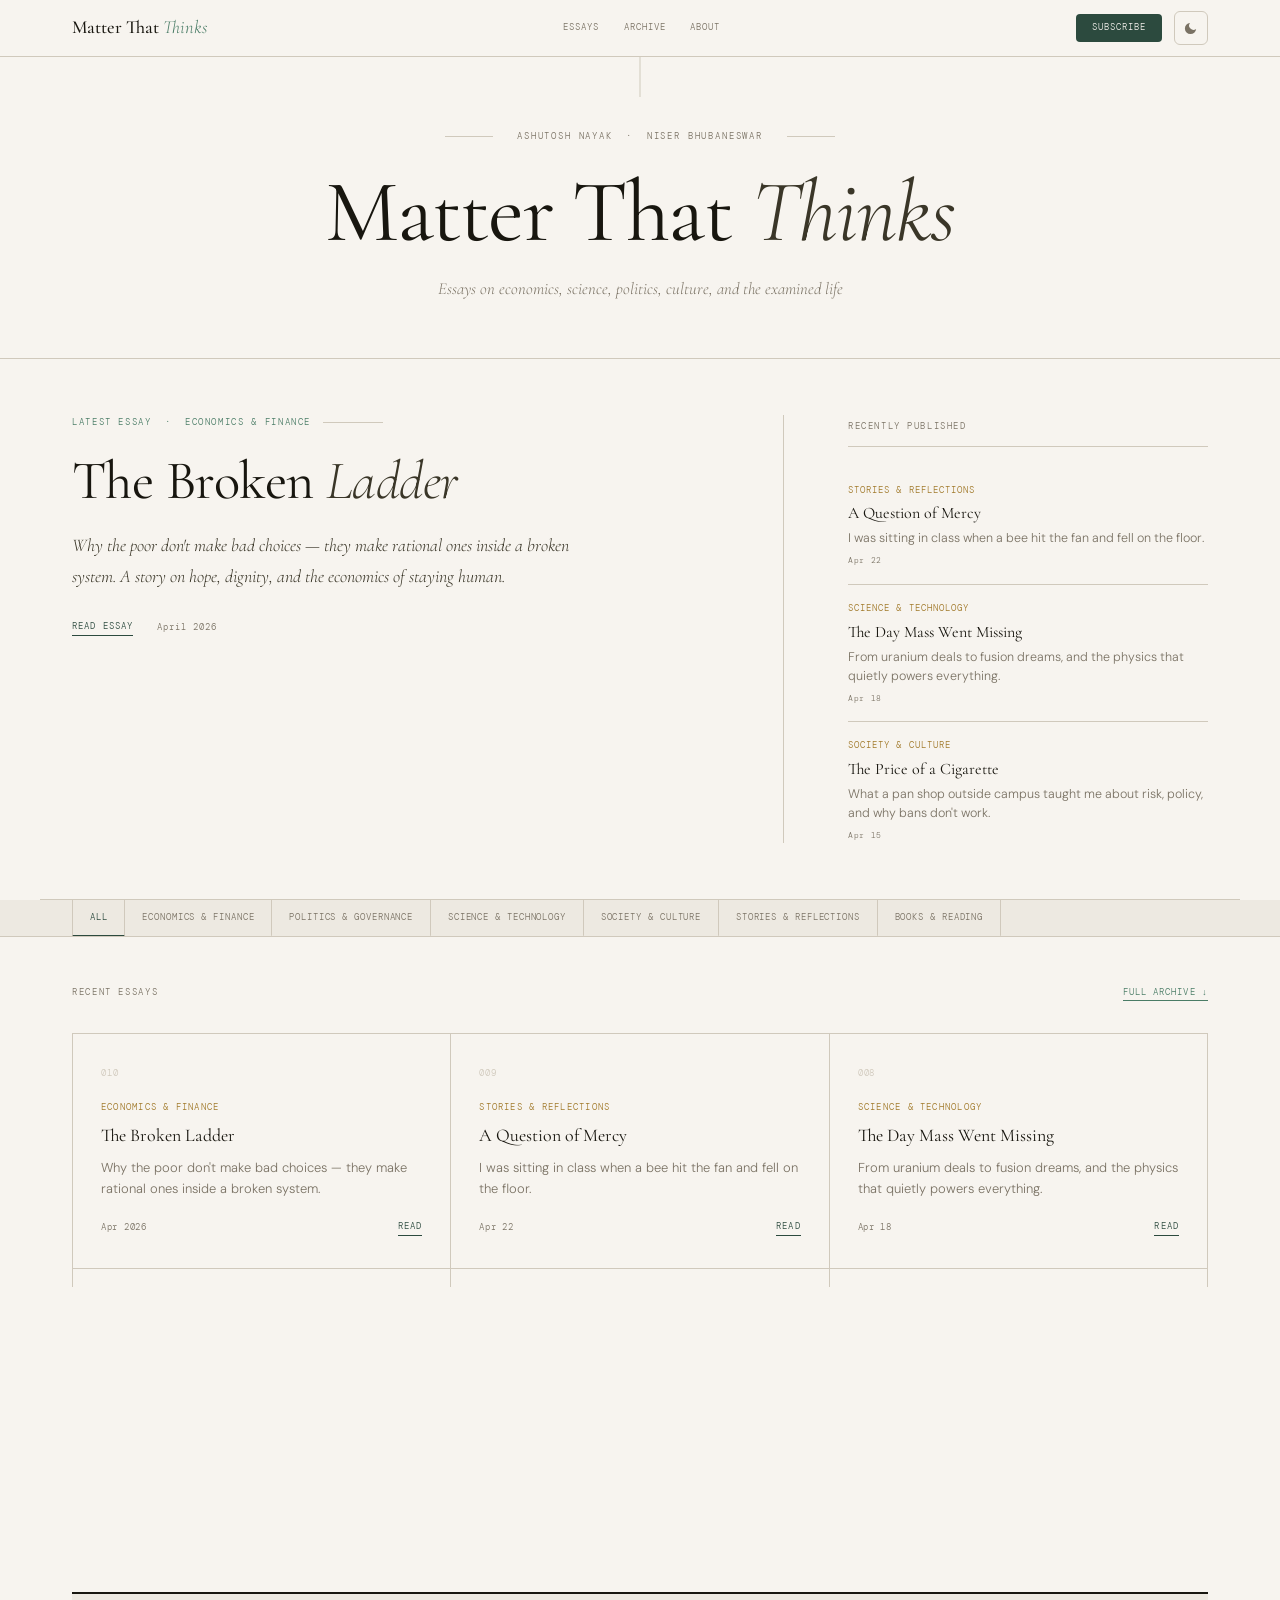
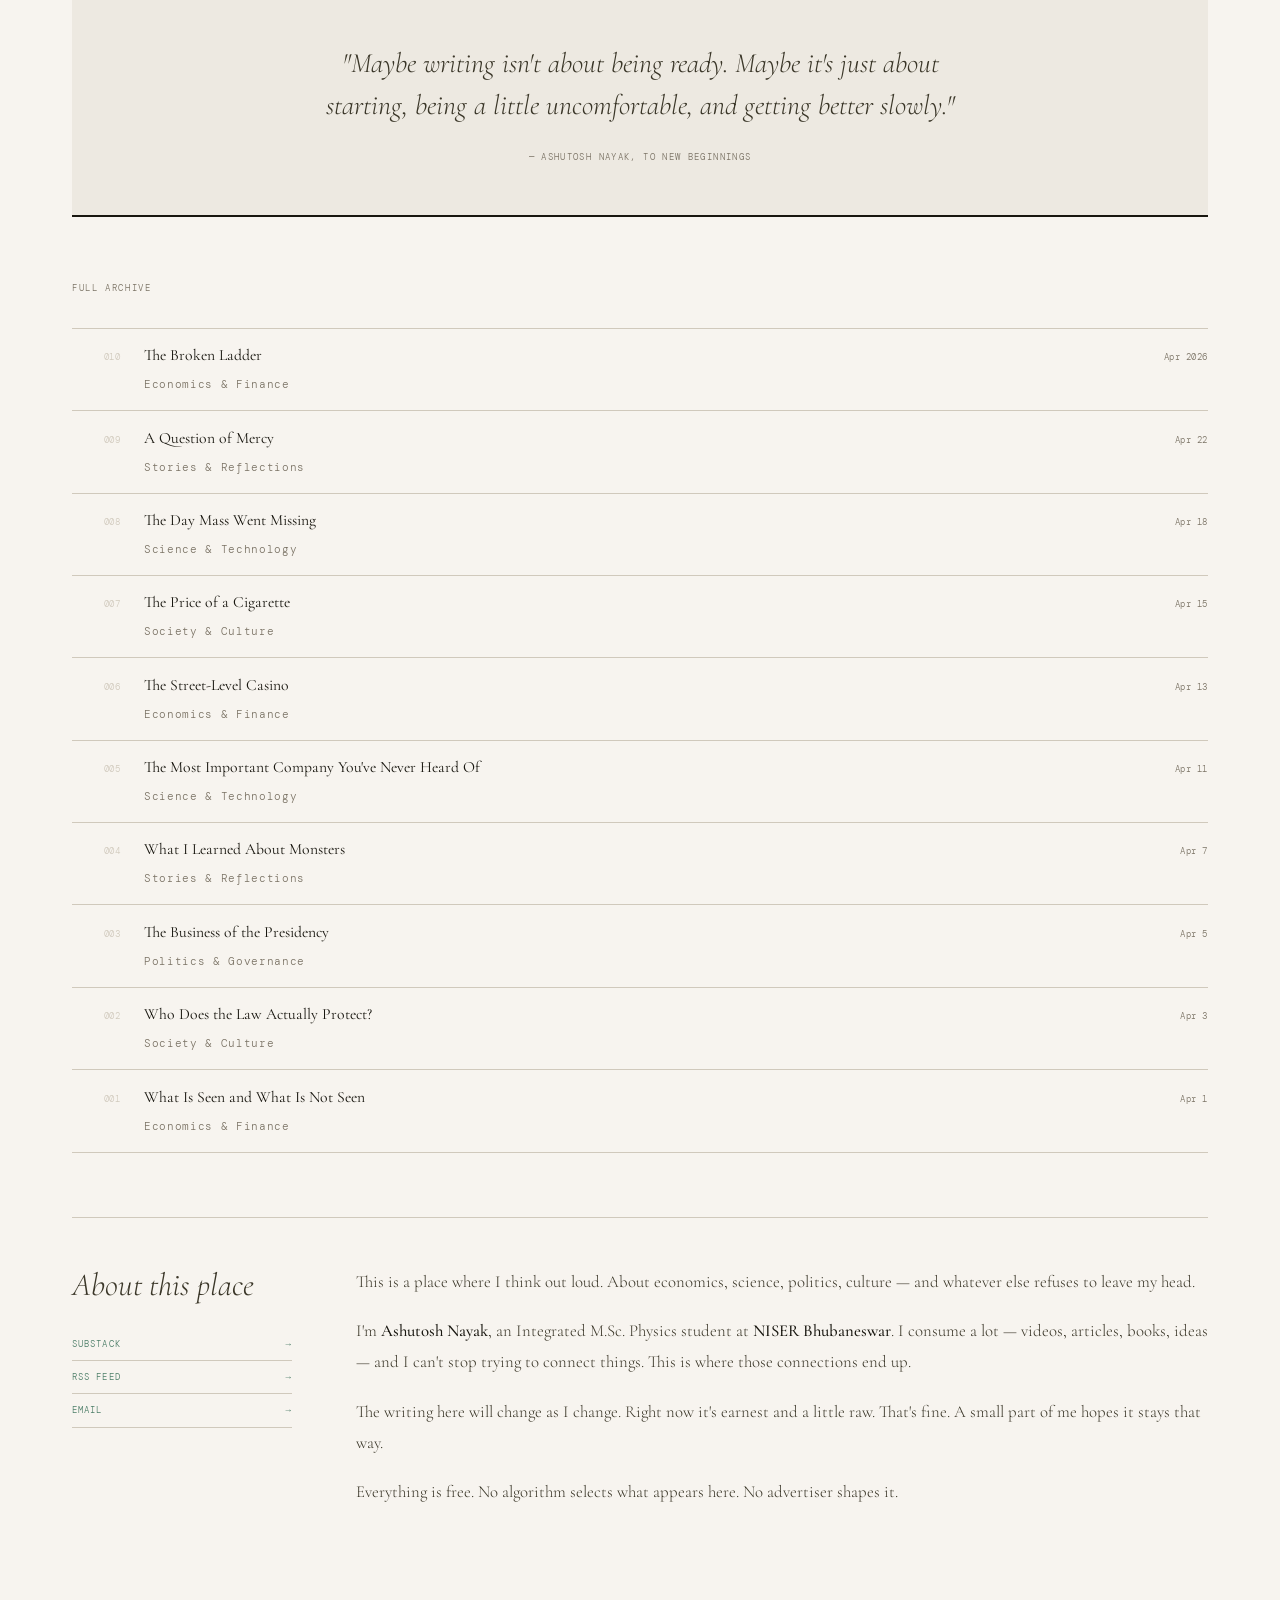
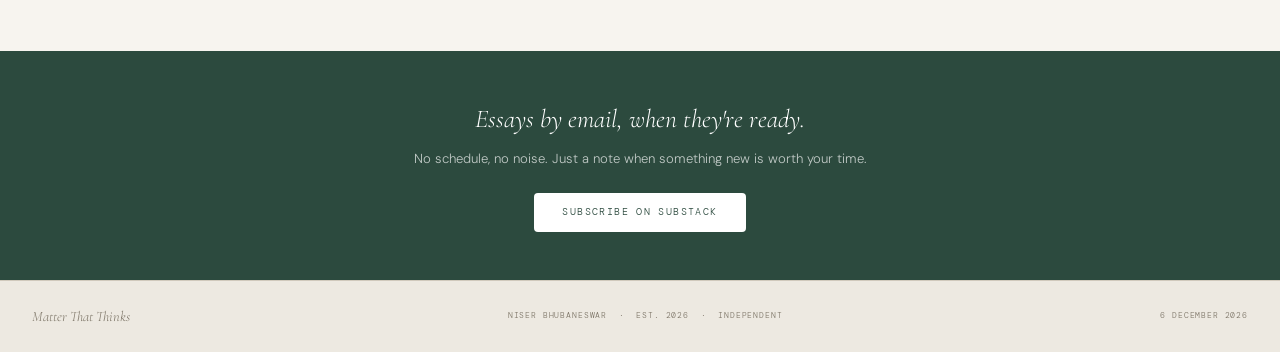
==== index.html @ 24d82371 "Removed Google site verification" ====
<!DOCTYPE html>
<html lang="en" data-theme="light">
<head>
<meta charset="UTF-8">
<meta name="viewport" content="width=device-width, initial-scale=1.0">
<title>Matter That Thinks — Ashutosh Nayak</title>
<meta name="description" content="Essays on economics, science, politics, culture, and the examined life. By Ashutosh Nayak.">
<link rel="preconnect" href="https://fonts.googleapis.com">
<link rel="preconnect" href="https://fonts.gstatic.com" crossorigin>
<link href="https://fonts.googleapis.com/css2?family=Cormorant+Garamond:ital,wght@0,300;0,400;0,500;0,600;1,300;1,400;1,500&family=DM+Sans:ital,wght@0,300;0,400;0,500;1,300&family=DM+Mono:wght@300;400&display=swap" rel="stylesheet">
<style>
/* ── TOKENS ── */
:root {
  --bg:       #f7f4ef;
  --bg2:      #ede9e1;
  --bg3:      #e3ddd2;
  --ink:      #18160f;
  --ink2:     #3a3628;
  --ink3:     #7a7264;
  --rule:     #d0c9bc;
  --accent:   #2c4a3e;
  --accent2:  #4a7c66;
  --gold:     #a07828;
  --serif:    'Cormorant Garamond', Georgia, serif;
  --sans:     'DM Sans', system-ui, sans-serif;
  --mono:     'DM Mono', monospace;
  --t:        0.2s ease;
}
[data-theme="dark"] {
  --bg:       #111009;
  --bg2:      #1a1812;
  --bg3:      #242018;
  --ink:      #f0ece2;
  --ink2:     #c8c2b0;
  --ink3:     #7a7264;
  --rule:     #2e2b22;
  --accent:   #5a9e80;
  --accent2:  #7bbda0;
  --gold:     #c09848;
}
*, *::before, *::after { box-sizing: border-box; margin: 0; padding: 0; }
html { font-size: 16px; scroll-behavior: smooth; }
body {
  background: var(--bg); color: var(--ink);
  font-family: var(--sans); font-weight: 300; line-height: 1.6;
  transition: background var(--t), color var(--t);
}
a { color: inherit; text-decoration: none; }
::-webkit-scrollbar { width: 4px; }
::-webkit-scrollbar-track { background: var(--bg); }
::-webkit-scrollbar-thumb { background: var(--rule); border-radius: 2px; }

/* ── HEADER ── */
.site-header {
  position: sticky; top: 0; z-index: 100;
  background: var(--bg); border-bottom: 1px solid var(--rule);
  transition: background var(--t), border-color var(--t);
}
.header-inner {
  max-width: 1200px; margin: 0 auto; padding: 0 2rem;
  height: 56px; display: flex; align-items: center;
  justify-content: space-between; gap: 2rem;
}
.logo { font-family: var(--serif); font-size: 1.15rem; font-weight: 500; color: var(--ink); white-space: nowrap; }
.logo em { font-style: italic; font-weight: 300; color: var(--accent2); }
.header-nav { display: flex; align-items: center; gap: 0.15rem; }
.header-nav a {
  font-family: var(--mono); font-size: 0.59rem; letter-spacing: 0.1em;
  text-transform: uppercase; color: var(--ink3);
  padding: 0.4rem 0.7rem; border-radius: 4px;
  transition: background var(--t), color var(--t);
}
.header-nav a:hover { background: var(--bg2); color: var(--ink); }
.header-right { display: flex; align-items: center; gap: 0.75rem; }
.substack-btn {
  font-family: var(--mono); font-size: 0.59rem; letter-spacing: 0.1em;
  text-transform: uppercase; color: var(--bg); background: var(--accent);
  padding: 0.4rem 1rem; border-radius: 4px; white-space: nowrap; transition: opacity var(--t);
}
.substack-btn:hover { opacity: 0.8; }
.theme-toggle {
  width: 34px; height: 34px; border: 1px solid var(--rule); border-radius: 6px;
  background: transparent; cursor: pointer;
  display: flex; align-items: center; justify-content: center;
  transition: background var(--t); flex-shrink: 0;
}
.theme-toggle:hover { background: var(--bg2); }
.theme-toggle svg { width: 15px; height: 15px; fill: var(--ink3); transition: fill var(--t); }

/* ── MASTHEAD ── */
.masthead {
  border-bottom: 1px solid var(--rule); padding: 4.5rem 2rem 3.5rem;
  text-align: center; background: var(--bg); position: relative; overflow: hidden;
  animation: fadeUp 0.55s 0.05s both;
}
.masthead::before {
  content: ''; position: absolute; top: 0; left: 50%; transform: translateX(-50%);
  width: 1px; height: 40px; background: var(--rule);
}
.masthead-eyebrow {
  font-family: var(--mono); font-size: 0.57rem; letter-spacing: 0.2em;
  text-transform: uppercase; color: var(--ink3);
  margin-bottom: 1.5rem; display: flex; align-items: center; justify-content: center; gap: 1.5rem;
}
.masthead-eyebrow::before, .masthead-eyebrow::after { content: ''; width: 48px; height: 1px; background: var(--rule); }
.masthead-title {
  font-family: var(--serif); font-size: clamp(2.8rem, 7vw, 5.5rem);
  font-weight: 400; line-height: 1.0; letter-spacing: -0.02em; color: var(--ink); margin-bottom: 1.25rem;
}
.masthead-title em { font-style: italic; font-weight: 300; color: var(--ink2); }
.masthead-sub {
  font-family: var(--serif); font-style: italic; font-size: 1.05rem; font-weight: 300;
  color: var(--ink3); max-width: 460px; margin: 0 auto;
}

/* ── HERO ── */
.latest-hero {
  max-width: 1200px; margin: 0 auto; padding: 3.5rem 2rem;
  border-bottom: 1px solid var(--rule);
  display: grid; grid-template-columns: 1fr 1px 360px;
  gap: 0 4rem; align-items: start;
  animation: fadeUp 0.55s 0.1s both;
}
.hero-divider { background: var(--rule); align-self: stretch; transition: background var(--t); }
.hero-eyebrow {
  font-family: var(--mono); font-size: 0.57rem; letter-spacing: 0.18em;
  text-transform: uppercase; color: var(--accent2);
  margin-bottom: 1.25rem; display: flex; align-items: center; gap: 0.75rem;
}
.hero-eyebrow::after { content: ''; flex: 1; height: 1px; background: var(--rule); max-width: 60px; }
.hero-title {
  font-family: var(--serif); font-size: clamp(2rem, 4.5vw, 3.4rem);
  font-weight: 400; line-height: 1.15; letter-spacing: -0.01em; color: var(--ink); margin-bottom: 1.1rem;
}
.hero-title em { font-style: italic; font-weight: 300; color: var(--ink2); }
.hero-title a:hover { color: var(--accent2); }
.hero-dek {
  font-family: var(--serif); font-size: 1.12rem; font-weight: 300; font-style: italic;
  color: var(--ink2); line-height: 1.7; margin-bottom: 1.75rem; max-width: 520px;
}
.hero-meta { display: flex; align-items: center; gap: 1.5rem; flex-wrap: wrap; }
.read-link {
  font-family: var(--mono); font-size: 0.59rem; letter-spacing: 0.12em;
  text-transform: uppercase; color: var(--accent);
  border-bottom: 1px solid var(--accent); padding-bottom: 1px; transition: opacity var(--t);
}
.read-link:hover { opacity: 0.6; }
.meta-date { font-family: var(--mono); font-size: 0.57rem; letter-spacing: 0.1em; color: var(--ink3); }

/* Sidebar */
.hero-sidebar { padding-top: 0.25rem; }
.sidebar-label {
  font-family: var(--mono); font-size: 0.55rem; letter-spacing: 0.18em;
  text-transform: uppercase; color: var(--ink3);
  margin-bottom: 1.25rem; padding-bottom: 0.75rem; border-bottom: 1px solid var(--rule);
}
.sidebar-item { padding: 1rem 0; border-bottom: 1px solid var(--rule); }
.sidebar-item:last-child { border-bottom: none; padding-bottom: 0; }
.sidebar-cat {
  font-family: var(--mono); font-size: 0.55rem; letter-spacing: 0.12em;
  text-transform: uppercase; color: var(--gold); margin-bottom: 0.4rem;
}
.sidebar-title {
  font-family: var(--serif); font-size: 1rem; font-weight: 400; line-height: 1.35;
  color: var(--ink); display: block; margin-bottom: 0.3rem; transition: color var(--t);
}
.sidebar-title:hover { color: var(--accent2); }
.sidebar-dek { font-size: 0.78rem; color: var(--ink3); line-height: 1.5; font-weight: 300; }
.sidebar-date { font-family: var(--mono); font-size: 0.53rem; color: var(--ink3); letter-spacing: 0.08em; margin-top: 0.4rem; display: block; }

/* ── CATEGORY BAR ── */
.category-bar {
  border-bottom: 1px solid var(--rule); background: var(--bg2);
  transition: background var(--t), border-color var(--t);
}
.category-bar-inner {
  max-width: 1200px; margin: 0 auto; padding: 0 2rem;
  display: flex; align-items: center; overflow-x: auto; scrollbar-width: none;
}
.category-bar-inner::-webkit-scrollbar { display: none; }
.cat-tab {
  font-family: var(--mono); font-size: 0.57rem; letter-spacing: 0.1em;
  text-transform: uppercase; color: var(--ink3);
  padding: 0.65rem 1.05rem; white-space: nowrap;
  border-right: 1px solid var(--rule); cursor: pointer;
  border-bottom: 2px solid transparent; margin-bottom: -1px;
  transition: background var(--t), color var(--t); user-select: none;
}
.cat-tab:first-child { border-left: 1px solid var(--rule); }
.cat-tab:hover { color: var(--ink); background: var(--bg3); }
.cat-tab.active { color: var(--accent); border-bottom-color: var(--accent); }

/* ── CONTENT ── */
.content-area { max-width: 1200px; margin: 0 auto; padding: 3rem 2rem 5rem; }
.section-label {
  font-family: var(--mono); font-size: 0.57rem; letter-spacing: 0.18em;
  text-transform: uppercase; color: var(--ink3); margin-bottom: 2rem;
}
.section-label-row {
  display: flex; align-items: baseline; justify-content: space-between; margin-bottom: 2rem;
}
.section-label-row .section-label { margin-bottom: 0; }
.section-link {
  font-family: var(--mono); font-size: 0.55rem; letter-spacing: 0.12em;
  text-transform: uppercase; color: var(--accent2);
  border-bottom: 1px solid var(--accent2); padding-bottom: 1px; transition: opacity var(--t);
}
.section-link:hover { opacity: 0.6; }

/* ── ESSAY GRID (latest 6) ── */
.essays-grid {
  display: grid; grid-template-columns: repeat(3, 1fr);
  gap: 1px; background: var(--rule); border: 1px solid var(--rule);
  margin-bottom: 4rem; animation: fadeUp 0.55s 0.18s both;
  transition: background var(--t), border-color var(--t);
}
.essay-card {
  background: var(--bg); padding: 2rem 1.75rem;
  transition: background var(--t); position: relative; overflow: hidden;
}
.essay-card::after {
  content: ''; position: absolute; bottom: 0; left: 0; right: 0; height: 2px;
  background: var(--accent); transform: scaleX(0); transform-origin: left;
  transition: transform 0.25s ease;
}
.essay-card:hover { background: var(--bg2); }
.essay-card:hover::after { transform: scaleX(1); }
.card-n { font-family: var(--mono); font-size: 0.57rem; color: var(--rule); letter-spacing: 0.1em; margin-bottom: 1.2rem; }
.card-cat {
  font-family: var(--mono); font-size: 0.55rem; letter-spacing: 0.14em;
  text-transform: uppercase; color: var(--gold); margin-bottom: 0.55rem;
}
.card-title {
  font-family: var(--serif); font-size: 1.12rem; font-weight: 400;
  line-height: 1.35; color: var(--ink); margin-bottom: 0.7rem;
}
.card-title a:hover { color: var(--accent2); }
.card-blurb { font-size: 0.81rem; color: var(--ink3); line-height: 1.6; margin-bottom: 1.2rem; font-weight: 300; }
.card-foot { display: flex; align-items: center; justify-content: space-between; }
.card-date { font-family: var(--mono); font-size: 0.55rem; color: var(--ink3); letter-spacing: 0.08em; }

/* ── PULL QUOTE ── */
.pull-quote {
  border-top: 2px solid var(--ink); border-bottom: 2px solid var(--ink);
  padding: 3rem 0; margin: 0 0 4rem; text-align: center;
  background: var(--bg2); transition: background var(--t), border-color var(--t);
}
.pull-quote blockquote {
  font-family: var(--serif); font-style: italic;
  font-size: clamp(1.2rem, 2.4vw, 1.75rem); font-weight: 300;
  line-height: 1.5; color: var(--ink2); max-width: 700px; margin: 0 auto 1rem; padding: 0 2rem;
}
.pull-quote cite { font-family: var(--mono); font-size: 0.57rem; letter-spacing: 0.15em; text-transform: uppercase; color: var(--ink3); font-style: normal; }

/* ── ARCHIVE TABLE ── */
.archive-list { margin-bottom: 4rem; }
.archive-item {
  display: grid; grid-template-columns: 3rem 1fr auto;
  gap: 0 1.5rem; align-items: baseline;
  padding: 0.9rem 0; border-bottom: 1px solid var(--rule);
}
.archive-item:first-child { border-top: 1px solid var(--rule); }
.a-n { font-family: var(--mono); font-size: 0.55rem; color: var(--rule); text-align: right; letter-spacing: 0.05em; }
.a-title {
  font-family: var(--serif); font-size: 0.98rem; font-weight: 400;
  color: var(--ink); display: block; margin-bottom: 0.12rem; transition: color var(--t);
}
.a-title:hover { color: var(--accent2); }
.a-sub { font-size: 0.7rem; font-family: var(--mono); color: var(--ink3); letter-spacing: 0.06em; }
.a-date { font-family: var(--mono); font-size: 0.55rem; color: var(--ink3); white-space: nowrap; letter-spacing: 0.06em; }

/* ── ABOUT ── */
.about-section {
  display: grid; grid-template-columns: 220px 1fr;
  gap: 4rem; padding: 3rem 0 0; border-top: 1px solid var(--rule); margin-bottom: 4rem;
}
.about-title { font-family: var(--serif); font-size: 2rem; font-style: italic; font-weight: 300; color: var(--ink2); line-height: 1.2; margin-bottom: 1.5rem; }
.about-links { display: flex; flex-direction: column; gap: 0; }
.about-link {
  font-family: var(--mono); font-size: 0.57rem; letter-spacing: 0.12em; text-transform: uppercase; color: var(--accent2);
  border-bottom: 1px solid var(--rule); padding: 0.55rem 0;
  display: flex; align-items: center; justify-content: space-between;
  transition: color var(--t), border-color var(--t);
}
.about-link:hover { color: var(--accent); }
.about-link::after { content: '→'; }
.about-text { font-family: var(--serif); font-size: 1.05rem; font-weight: 300; line-height: 1.85; color: var(--ink2); }
.about-text p + p { margin-top: 1.1em; }
.about-text strong { font-weight: 500; color: var(--ink); }

/* ── SUBSCRIBE ── */
.subscribe-band {
  background: var(--accent); padding: 3rem 2rem; text-align: center; transition: background var(--t);
}
.subscribe-band h3 { font-family: var(--serif); font-size: 1.6rem; font-style: italic; font-weight: 300; color: #fff; margin-bottom: 0.5rem; }
.subscribe-band p { font-size: 0.82rem; color: rgba(255,255,255,0.7); margin-bottom: 1.5rem; font-weight: 300; }
.subscribe-cta {
  display: inline-block; font-family: var(--mono); font-size: 0.62rem;
  letter-spacing: 0.14em; text-transform: uppercase; color: var(--accent);
  background: #fff; padding: 0.7rem 1.75rem; border-radius: 4px; transition: opacity var(--t);
}
.subscribe-cta:hover { opacity: 0.85; }

/* ── FOOTER ── */
footer {
  background: var(--bg2); border-top: 1px solid var(--rule); padding: 1.5rem 2rem;
  display: flex; align-items: center; justify-content: space-between; gap: 1rem;
  transition: background var(--t), border-color var(--t);
}
.footer-logo { font-family: var(--serif); font-style: italic; font-size: 0.9rem; color: var(--ink3); }
.footer-mono { font-family: var(--mono); font-size: 0.53rem; letter-spacing: 0.1em; color: var(--ink3); text-transform: uppercase; }

/* ── ANIMATION ── */
@keyframes fadeUp {
  from { opacity: 0; transform: translateY(14px); }
  to   { opacity: 1; transform: translateY(0); }
}

/* ── RESPONSIVE ── */
@media (max-width: 920px) {
  .latest-hero { grid-template-columns: 1fr; gap: 2.5rem 0; }
  .hero-divider { display: none; }
  .essays-grid { grid-template-columns: 1fr 1fr; }
  .about-section { grid-template-columns: 1fr; gap: 2rem; }
  .header-nav { display: none; }
}
@media (max-width: 600px) {
  .header-inner { padding: 0 1.25rem; }
  .masthead, .latest-hero { padding-left: 1.25rem; padding-right: 1.25rem; }
  .content-area { padding: 2.5rem 1.25rem 4rem; }
  .essays-grid { grid-template-columns: 1fr; }
  .archive-item { grid-template-columns: 2.5rem 1fr; }
  .a-date { display: none; }
  .subscribe-band { padding: 2.5rem 1.25rem; }
  footer { flex-direction: column; text-align: center; padding: 1.5rem 1.25rem; }
}
</style>
</head>
<body>

<!-- HEADER -->
<header class="site-header">
  <div class="header-inner">
    <a href="/" class="logo">Matter That <em>Thinks</em></a>
    <nav class="header-nav">
      <a href="#essays">Essays</a>
      <a href="#archive">Archive</a>
      <a href="#about">About</a>
    </nav>
    <div class="header-right">
      <a href="https://matterthathinks.substack.com" target="_blank" class="substack-btn">Subscribe</a>
      <button class="theme-toggle" id="themeBtn" aria-label="Toggle dark mode">
        <svg id="themeIcon" viewBox="0 0 24 24"><path d="M21 12.79A9 9 0 1 1 11.21 3 7 7 0 0 0 21 12.79z"/></svg>
      </button>
    </div>
  </div>
</header>

<!-- MASTHEAD -->
<div class="masthead">
  <div class="masthead-eyebrow">Ashutosh Nayak &nbsp;·&nbsp; NISER Bhubaneswar</div>
  <h1 class="masthead-title">Matter That <em>Thinks</em></h1>
  <p class="masthead-sub">Essays on economics, science, politics, culture, and the examined life</p>
</div>

<!-- HERO — latest post -->
<section class="latest-hero">
  <article>
    <div class="hero-eyebrow">Latest Essay &nbsp;·&nbsp; Economics &amp; Finance</div>
    <h2 class="hero-title">
      <a href="https://matterthathinks.substack.com/p/the-broken-ladder" target="_blank">
        The Broken <em>Ladder</em>
      </a>
    </h2>
    <p class="hero-dek">Why the poor don't make bad choices — they make rational ones inside a broken system. A story on hope, dignity, and the economics of staying human.</p>
    <div class="hero-meta">
      <a href="https://matterthathinks.substack.com/p/the-broken-ladder" target="_blank" class="read-link">Read essay</a>
      <span class="meta-date">April 2026</span>
    </div>
  </article>

  <div class="hero-divider"></div>

  <aside class="hero-sidebar">
    <div class="sidebar-label">Recently published</div>

    <div class="sidebar-item">
      <div class="sidebar-cat">Stories &amp; Reflections</div>
      <a href="https://matterthathinks.substack.com/p/a-question-of-mercy" target="_blank" class="sidebar-title">A Question of Mercy</a>
      <p class="sidebar-dek">I was sitting in class when a bee hit the fan and fell on the floor.</p>
      <span class="sidebar-date">Apr 22</span>
    </div>

    <div class="sidebar-item">
      <div class="sidebar-cat">Science &amp; Technology</div>
      <a href="https://matterthathinks.substack.com/p/the-day-mass-went-missing" target="_blank" class="sidebar-title">The Day Mass Went Missing</a>
      <p class="sidebar-dek">From uranium deals to fusion dreams, and the physics that quietly powers everything.</p>
      <span class="sidebar-date">Apr 18</span>
    </div>

    <div class="sidebar-item">
      <div class="sidebar-cat">Society &amp; Culture</div>
      <a href="https://matterthathinks.substack.com/p/the-price-of-a-cigarette" target="_blank" class="sidebar-title">The Price of a Cigarette</a>
      <p class="sidebar-dek">What a pan shop outside campus taught me about risk, policy, and why bans don't work.</p>
      <span class="sidebar-date">Apr 15</span>
    </div>
  </aside>
</section>

<!-- CATEGORY BAR -->
<div class="category-bar">
  <div class="category-bar-inner">
    <span class="cat-tab active" data-cat="all">All</span>
    <span class="cat-tab" data-cat="economics">Economics &amp; Finance</span>
    <span class="cat-tab" data-cat="politics">Politics &amp; Governance</span>
    <span class="cat-tab" data-cat="science">Science &amp; Technology</span>
    <span class="cat-tab" data-cat="society">Society &amp; Culture</span>
    <span class="cat-tab" data-cat="stories">Stories &amp; Reflections</span>
    <span class="cat-tab" data-cat="books">Books &amp; Reading</span>
  </div>
</div>

<!-- CONTENT -->
<div class="content-area">

  <!-- RECENT ESSAYS (latest 6) -->
  <div class="section-label-row" id="essays">
    <span class="section-label">Recent Essays</span>
    <a href="#archive" class="section-link">Full archive ↓</a>
  </div>

  <div class="essays-grid" id="essayGrid">

    <article class="essay-card" data-cat="economics">
      <div class="card-n">010</div>
      <div class="card-cat">Economics &amp; Finance</div>
      <h3 class="card-title"><a href="https://matterthathinks.substack.com/p/the-broken-ladder" target="_blank">The Broken Ladder</a></h3>
      <p class="card-blurb">Why the poor don't make bad choices — they make rational ones inside a broken system.</p>
      <div class="card-foot"><span class="card-date">Apr 2026</span><a href="https://matterthathinks.substack.com/p/the-broken-ladder" target="_blank" class="read-link">Read</a></div>
    </article>

    <article class="essay-card" data-cat="stories">
      <div class="card-n">009</div>
      <div class="card-cat">Stories &amp; Reflections</div>
      <h3 class="card-title"><a href="https://matterthathinks.substack.com/p/a-question-of-mercy" target="_blank">A Question of Mercy</a></h3>
      <p class="card-blurb">I was sitting in class when a bee hit the fan and fell on the floor.</p>
      <div class="card-foot"><span class="card-date">Apr 22</span><a href="https://matterthathinks.substack.com/p/a-question-of-mercy" target="_blank" class="read-link">Read</a></div>
    </article>

    <article class="essay-card" data-cat="science">
      <div class="card-n">008</div>
      <div class="card-cat">Science &amp; Technology</div>
      <h3 class="card-title"><a href="https://matterthathinks.substack.com/p/the-day-mass-went-missing" target="_blank">The Day Mass Went Missing</a></h3>
      <p class="card-blurb">From uranium deals to fusion dreams, and the physics that quietly powers everything.</p>
      <div class="card-foot"><span class="card-date">Apr 18</span><a href="https://matterthathinks.substack.com/p/the-day-mass-went-missing" target="_blank" class="read-link">Read</a></div>
    </article>

    <article class="essay-card" data-cat="society">
      <div class="card-n">007</div>
      <div class="card-cat">Society &amp; Culture</div>
      <h3 class="card-title"><a href="https://matterthathinks.substack.com/p/the-price-of-a-cigarette" target="_blank">The Price of a Cigarette</a></h3>
      <p class="card-blurb">What a pan shop outside campus taught me about risk, policy, and why bans don't work the way we think.</p>
      <div class="card-foot"><span class="card-date">Apr 15</span><a href="https://matterthathinks.substack.com/p/the-price-of-a-cigarette" target="_blank" class="read-link">Read</a></div>
    </article>

    <article class="essay-card" data-cat="economics">
      <div class="card-n">006</div>
      <div class="card-cat">Economics &amp; Finance</div>
      <h3 class="card-title"><a href="https://matterthathinks.substack.com/p/the-street-level-casino" target="_blank">The Street-Level Casino</a></h3>
      <p class="card-blurb">What India's derivatives boom says about jobs, risk, and desperation.</p>
      <div class="card-foot"><span class="card-date">Apr 13</span><a href="https://matterthathinks.substack.com/p/the-street-level-casino" target="_blank" class="read-link">Read</a></div>
    </article>

    <article class="essay-card" data-cat="science">
      <div class="card-n">005</div>
      <div class="card-cat">Science &amp; Technology</div>
      <h3 class="card-title"><a href="https://matterthathinks.substack.com/p/the-most-important-company-youve" target="_blank">The Most Important Company You've Never Heard Of</a></h3>
      <p class="card-blurb">How a €300 million machine quietly controls the price of everything.</p>
      <div class="card-foot"><span class="card-date">Apr 11</span><a href="https://matterthathinks.substack.com/p/the-most-important-company-youve" target="_blank" class="read-link">Read</a></div>
    </article>

  </div><!-- /essays-grid -->

  <!-- PULL QUOTE -->
  <div class="pull-quote">
    <blockquote>"Maybe writing isn't about being ready. Maybe it's just about starting, being a little uncomfortable, and getting better slowly."</blockquote>
    <cite>— Ashutosh Nayak, To new beginnings</cite>
  </div>

  <!-- FULL ARCHIVE -->
  <div class="section-label" id="archive">Full Archive</div>
  <div class="archive-list">

    <div class="archive-item">
      <span class="a-n">010</span>
      <div><a href="https://matterthathinks.substack.com/p/the-broken-ladder" target="_blank" class="a-title">The Broken Ladder</a><span class="a-sub">Economics &amp; Finance</span></div>
      <span class="a-date">Apr 2026</span>
    </div>
    <div class="archive-item">
      <span class="a-n">009</span>
      <div><a href="https://matterthathinks.substack.com/p/a-question-of-mercy" target="_blank" class="a-title">A Question of Mercy</a><span class="a-sub">Stories &amp; Reflections</span></div>
      <span class="a-date">Apr 22</span>
    </div>
    <div class="archive-item">
      <span class="a-n">008</span>
      <div><a href="https://matterthathinks.substack.com/p/the-day-mass-went-missing" target="_blank" class="a-title">The Day Mass Went Missing</a><span class="a-sub">Science &amp; Technology</span></div>
      <span class="a-date">Apr 18</span>
    </div>
    <div class="archive-item">
      <span class="a-n">007</span>
      <div><a href="https://matterthathinks.substack.com/p/the-price-of-a-cigarette" target="_blank" class="a-title">The Price of a Cigarette</a><span class="a-sub">Society &amp; Culture</span></div>
      <span class="a-date">Apr 15</span>
    </div>
    <div class="archive-item">
      <span class="a-n">006</span>
      <div><a href="https://matterthathinks.substack.com/p/the-street-level-casino" target="_blank" class="a-title">The Street-Level Casino</a><span class="a-sub">Economics &amp; Finance</span></div>
      <span class="a-date">Apr 13</span>
    </div>
    <div class="archive-item">
      <span class="a-n">005</span>
      <div><a href="https://matterthathinks.substack.com/p/the-most-important-company-youve" target="_blank" class="a-title">The Most Important Company You've Never Heard Of</a><span class="a-sub">Science &amp; Technology</span></div>
      <span class="a-date">Apr 11</span>
    </div>
    <div class="archive-item">
      <span class="a-n">004</span>
      <div><a href="https://matterthathinks.substack.com/p/what-i-learned-about-monsters" target="_blank" class="a-title">What I Learned About Monsters</a><span class="a-sub">Stories &amp; Reflections</span></div>
      <span class="a-date">Apr 7</span>
    </div>
    <div class="archive-item">
      <span class="a-n">003</span>
      <div><a href="https://matterthathinks.substack.com/p/the-business-of-the-presidency" target="_blank" class="a-title">The Business of the Presidency</a><span class="a-sub">Politics &amp; Governance</span></div>
      <span class="a-date">Apr 5</span>
    </div>
    <div class="archive-item">
      <span class="a-n">002</span>
      <div><a href="https://matterthathinks.substack.com/p/who-does-the-law-actually-protect" target="_blank" class="a-title">Who Does the Law Actually Protect?</a><span class="a-sub">Society &amp; Culture</span></div>
      <span class="a-date">Apr 3</span>
    </div>
    <div class="archive-item">
      <span class="a-n">001</span>
      <div><a href="https://matterthathinks.substack.com/p/what-is-seen-and-what-is-not-seen" target="_blank" class="a-title">What Is Seen and What Is Not Seen</a><span class="a-sub">Economics &amp; Finance</span></div>
      <span class="a-date">Apr 1</span>
    </div>

  </div><!-- /archive-list -->

  <!-- ABOUT -->
  <section class="about-section" id="about">
    <div>
      <div class="about-title">About this place</div>
      <div class="about-links">
        <a href="https://matterthathinks.substack.com" target="_blank" class="about-link">Substack</a>
        <a href="https://matterthathinks.substack.com/feed" target="_blank" class="about-link">RSS Feed</a>
        <a href="mailto:heyashunayak@gmail.com" class="about-link">Email</a>
      </div>
    </div>
    <div class="about-text">
      <p>This is a place where I think out loud. About economics, science, politics, culture — and whatever else refuses to leave my head.</p>
      <p>I'm <strong>Ashutosh Nayak</strong>, an Integrated M.Sc. Physics student at <strong>NISER Bhubaneswar</strong>. I consume a lot — videos, articles, books, ideas — and I can't stop trying to connect things. This is where those connections end up.</p>
      <p>The writing here will change as I change. Right now it's earnest and a little raw. That's fine. A small part of me hopes it stays that way.</p>
      <p>Everything is free. No algorithm selects what appears here. No advertiser shapes it.</p>
    </div>
  </section>

</div><!-- /content-area -->

<!-- SUBSCRIBE -->
<div class="subscribe-band">
  <h3>Essays by email, when they're ready.</h3>
  <p>No schedule, no noise. Just a note when something new is worth your time.</p>
  <a href="https://matterthathinks.substack.com" target="_blank" class="subscribe-cta">Subscribe on Substack</a>
</div>

<!-- FOOTER -->
<footer>
  <span class="footer-logo">Matter That Thinks</span>
  <span class="footer-mono">NISER Bhubaneswar &nbsp;·&nbsp; Est. 2026 &nbsp;·&nbsp; Independent</span>
  <span class="footer-mono" id="footerDate"></span>
</footer>

<script>
/* THEME */
var btn  = document.getElementById('themeBtn');
var icon = document.getElementById('themeIcon');
var html = document.documentElement;
var SUN  = 'M12 1v2M12 21v2M4.22 4.22l1.42 1.42M18.36 18.36l1.42 1.42M1 12h2M21 12h2M4.22 19.78l1.42-1.42M18.36 5.64l1.42-1.42M12 5a7 7 0 1 0 0 14A7 7 0 0 0 12 5z';
var MOON = 'M21 12.79A9 9 0 1 1 11.21 3 7 7 0 0 0 21 12.79z';
function applyTheme(dark) {
  html.setAttribute('data-theme', dark ? 'dark' : 'light');
  icon.innerHTML = '<path d="' + (dark ? SUN : MOON) + '"/>';
  try { localStorage.setItem('mtt-theme', dark ? 'dark' : 'light'); } catch(e){}
}
(function(){
  var saved = null;
  try { saved = localStorage.getItem('mtt-theme'); } catch(e){}
  applyTheme(saved ? saved === 'dark' : window.matchMedia('(prefers-color-scheme: dark)').matches);
})();
btn.addEventListener('click', function() {
  applyTheme(html.getAttribute('data-theme') === 'light');
});

/* CATEGORY FILTER */
document.querySelectorAll('.cat-tab').forEach(function(tab) {
  tab.addEventListener('click', function() {
    var cat = this.dataset.cat;
    document.querySelectorAll('.cat-tab').forEach(function(t){ t.classList.remove('active'); });
    this.classList.add('active');
    document.querySelectorAll('.essay-card').forEach(function(card) {
      card.style.display = (cat === 'all' || card.dataset.cat === cat) ? '' : 'none';
    });
  });
});

/* DATE */
document.getElementById('footerDate').textContent =
  new Date().toLocaleDateString('en-GB', { year:'numeric', month:'long', day:'numeric' });
</script>
</body>
</html>
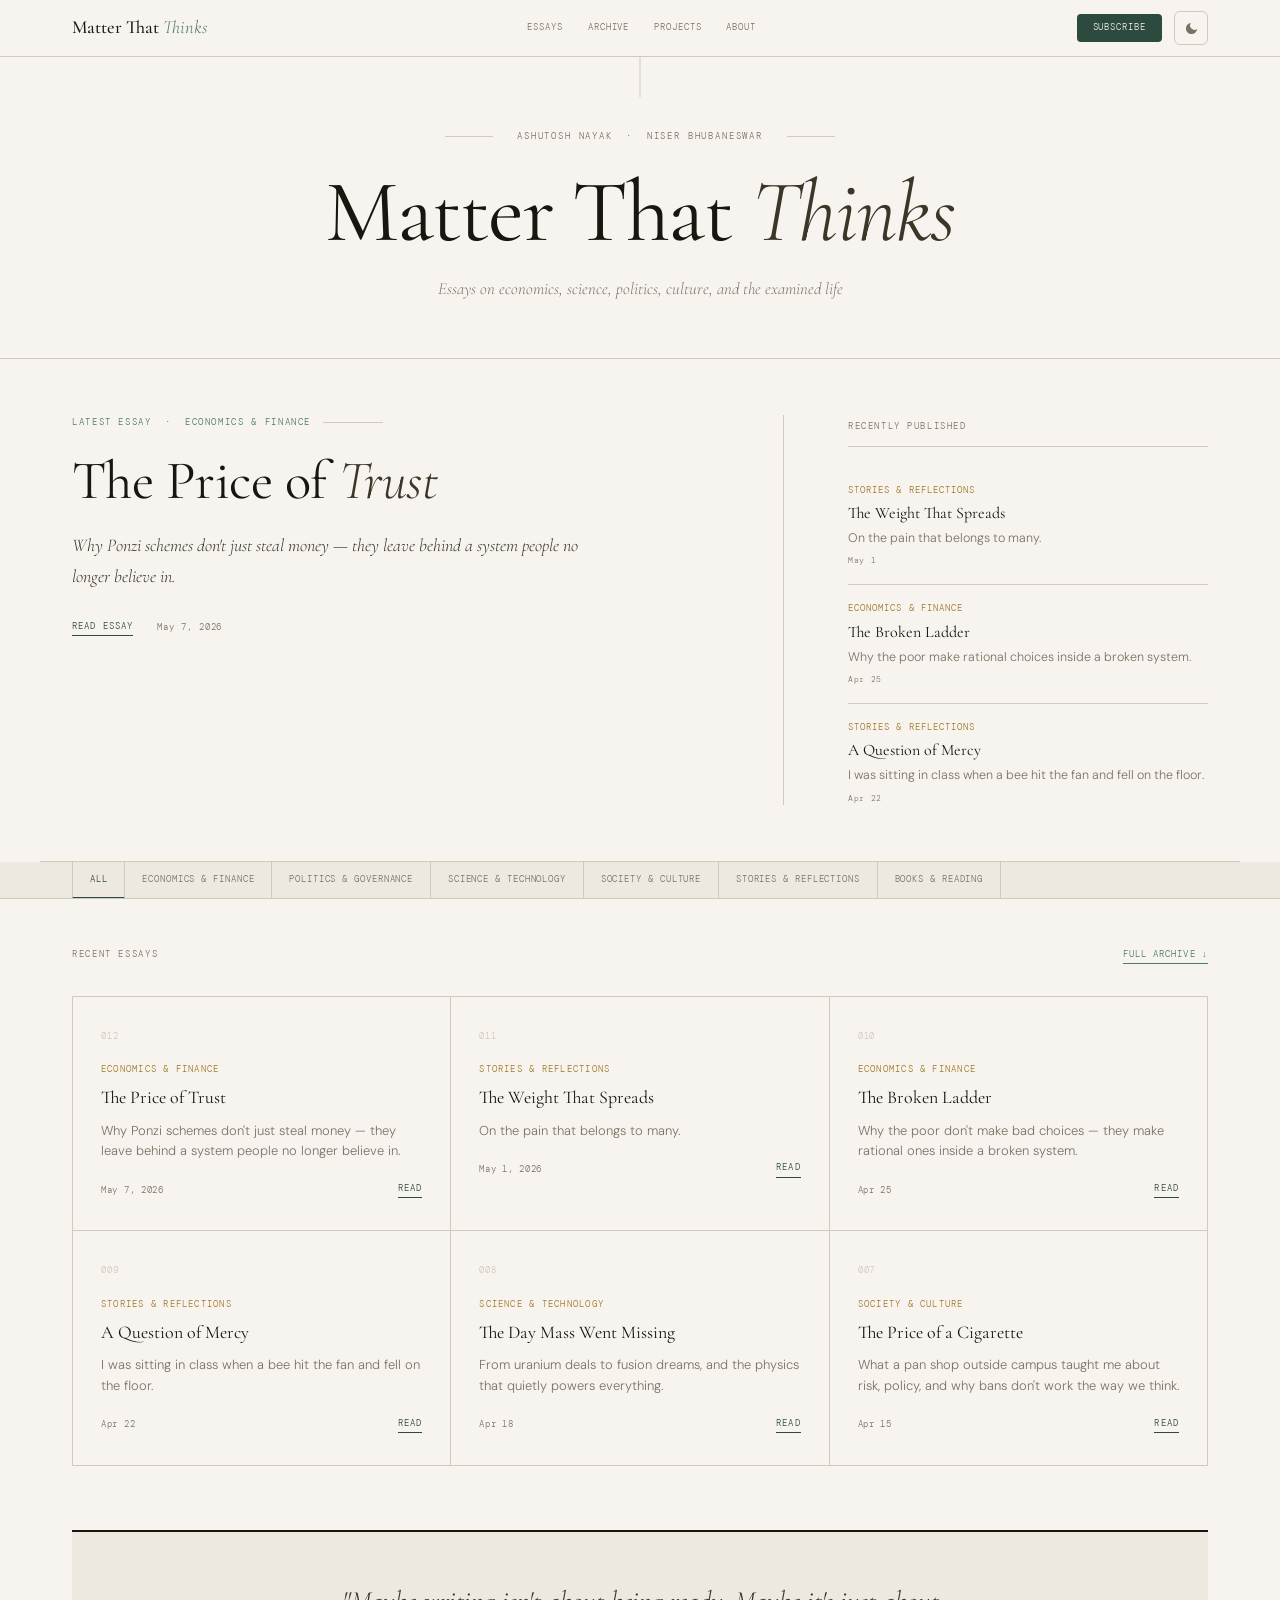
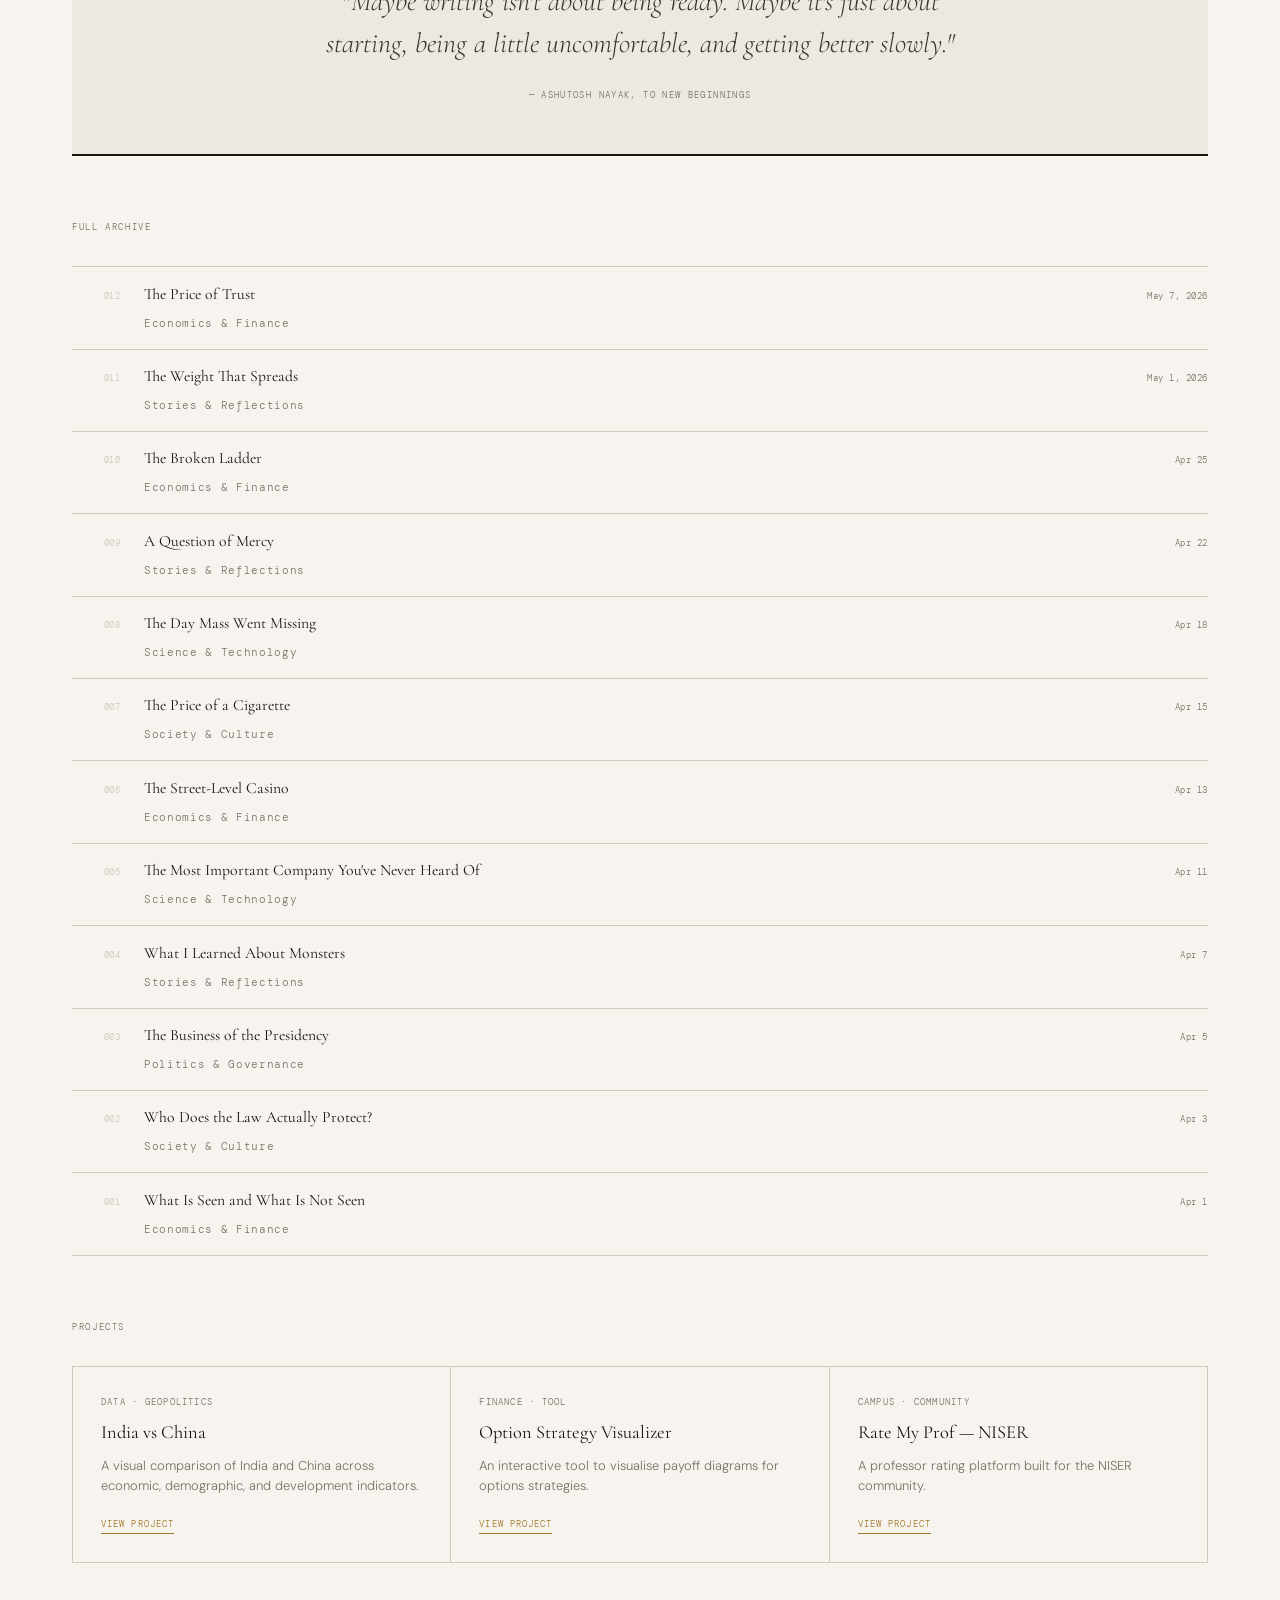
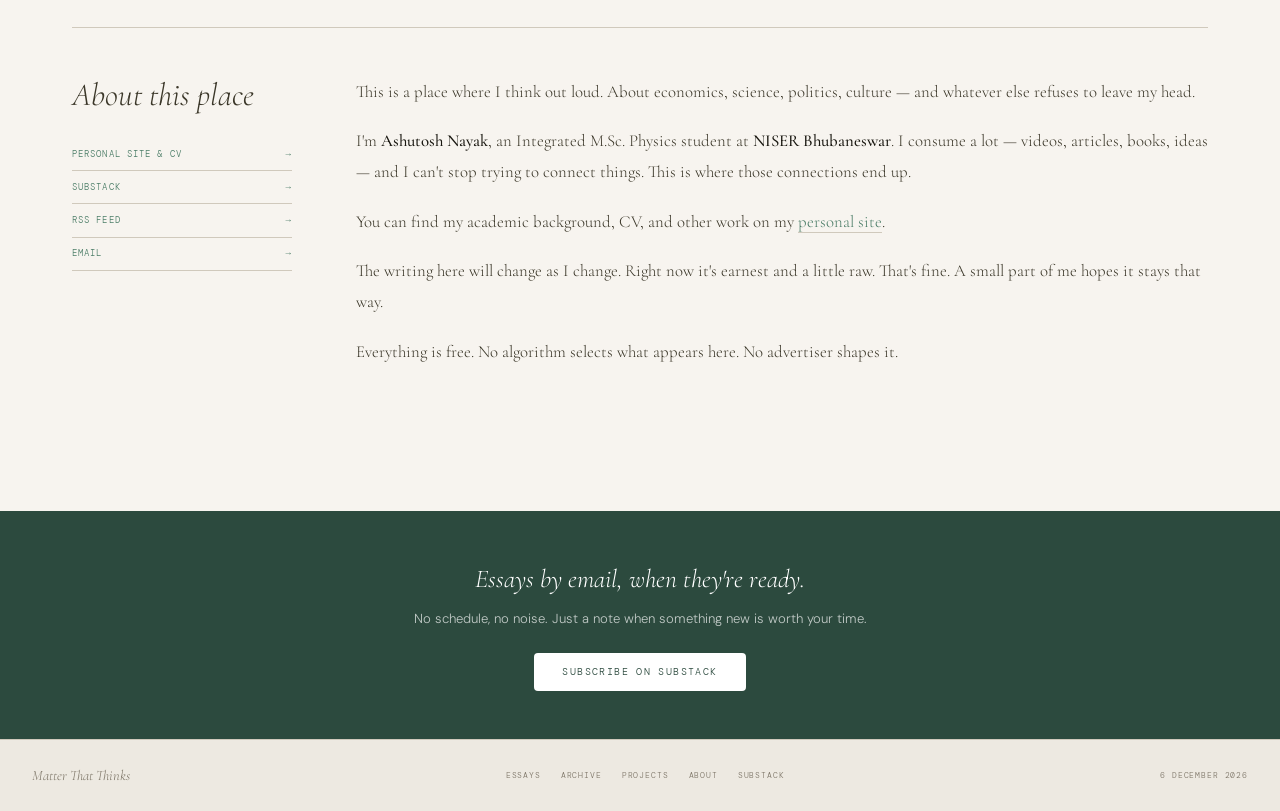
==== commit 518badab: "Sharda Scam" ====
--- a/index.html
+++ b/index.html
@@ -90,7 +90,7 @@
 /* ── MASTHEAD ── */
 .masthead {
   border-bottom: 1px solid var(--rule); padding: 4.5rem 2rem 3.5rem;
-  text-align: center; background: var(--bg); position: relative; overflow: hidden;
+  text-align: center; background: var(--bg); position: relative;
   animation: fadeUp 0.55s 0.05s both;
 }
 .masthead::before {
@@ -190,8 +190,9 @@
 .cat-tab:hover { color: var(--ink); background: var(--bg3); }
 .cat-tab.active { color: var(--accent); border-bottom-color: var(--accent); }
 
-/* ── CONTENT ── */
+/* ── CONTENT AREA ── */
 .content-area { max-width: 1200px; margin: 0 auto; padding: 3rem 2rem 5rem; }
+
 .section-label {
   font-family: var(--mono); font-size: 0.57rem; letter-spacing: 0.18em;
   text-transform: uppercase; color: var(--ink3); margin-bottom: 2rem;
@@ -200,14 +201,14 @@
   display: flex; align-items: baseline; justify-content: space-between; margin-bottom: 2rem;
 }
 .section-label-row .section-label { margin-bottom: 0; }
-.section-link {
+.jump-link {
   font-family: var(--mono); font-size: 0.55rem; letter-spacing: 0.12em;
   text-transform: uppercase; color: var(--accent2);
   border-bottom: 1px solid var(--accent2); padding-bottom: 1px; transition: opacity var(--t);
 }
-.section-link:hover { opacity: 0.6; }
-
-/* ── ESSAY GRID (latest 6) ── */
+.jump-link:hover { opacity: 0.6; }
+
+/* ── ESSAY GRID ── */
 .essays-grid {
   display: grid; grid-template-columns: repeat(3, 1fr);
   gap: 1px; background: var(--rule); border: 1px solid var(--rule);
@@ -252,7 +253,7 @@
 }
 .pull-quote cite { font-family: var(--mono); font-size: 0.57rem; letter-spacing: 0.15em; text-transform: uppercase; color: var(--ink3); font-style: normal; }
 
-/* ── ARCHIVE TABLE ── */
+/* ── ARCHIVE ── */
 .archive-list { margin-bottom: 4rem; }
 .archive-item {
   display: grid; grid-template-columns: 3rem 1fr auto;
@@ -269,11 +270,49 @@
 .a-sub { font-size: 0.7rem; font-family: var(--mono); color: var(--ink3); letter-spacing: 0.06em; }
 .a-date { font-family: var(--mono); font-size: 0.55rem; color: var(--ink3); white-space: nowrap; letter-spacing: 0.06em; }
 
+/* ── PROJECTS ── */
+.projects-grid {
+  display: grid; grid-template-columns: repeat(3, 1fr);
+  gap: 1px; background: var(--rule); border: 1px solid var(--rule);
+  margin-bottom: 4rem;
+  transition: background var(--t), border-color var(--t);
+}
+.project-card {
+  background: var(--bg); padding: 1.75rem;
+  transition: background var(--t); position: relative; overflow: hidden;
+  display: flex; flex-direction: column;
+}
+.project-card::after {
+  content: ''; position: absolute; bottom: 0; left: 0; right: 0; height: 2px;
+  background: var(--gold); transform: scaleX(0); transform-origin: left;
+  transition: transform 0.25s ease;
+}
+.project-card:hover { background: var(--bg2); }
+.project-card:hover::after { transform: scaleX(1); }
+.project-tag {
+  font-family: var(--mono); font-size: 0.55rem; letter-spacing: 0.14em;
+  text-transform: uppercase; color: var(--ink3); margin-bottom: 0.75rem;
+}
+.project-title {
+  font-family: var(--serif); font-size: 1.15rem; font-weight: 400;
+  line-height: 1.3; color: var(--ink); margin-bottom: 0.65rem;
+}
+.project-title a:hover { color: var(--accent2); }
+.project-desc { font-size: 0.81rem; color: var(--ink3); line-height: 1.6; font-weight: 300; flex: 1; margin-bottom: 1.25rem; }
+.project-link {
+  font-family: var(--mono); font-size: 0.57rem; letter-spacing: 0.12em;
+  text-transform: uppercase; color: var(--gold);
+  border-bottom: 1px solid var(--gold); padding-bottom: 1px;
+  display: inline-block; transition: opacity var(--t); align-self: flex-start;
+}
+.project-link:hover { opacity: 0.6; }
+
 /* ── ABOUT ── */
 .about-section {
   display: grid; grid-template-columns: 220px 1fr;
   gap: 4rem; padding: 3rem 0 0; border-top: 1px solid var(--rule); margin-bottom: 4rem;
 }
+.about-left {}
 .about-title { font-family: var(--serif); font-size: 2rem; font-style: italic; font-weight: 300; color: var(--ink2); line-height: 1.2; margin-bottom: 1.5rem; }
 .about-links { display: flex; flex-direction: column; gap: 0; }
 .about-link {
@@ -287,6 +326,8 @@
 .about-text { font-family: var(--serif); font-size: 1.05rem; font-weight: 300; line-height: 1.85; color: var(--ink2); }
 .about-text p + p { margin-top: 1.1em; }
 .about-text strong { font-weight: 500; color: var(--ink); }
+.about-text a { color: var(--accent2); border-bottom: 1px solid var(--rule); transition: color var(--t), border-color var(--t); }
+.about-text a:hover { color: var(--accent); border-color: var(--accent); }
 
 /* ── SUBSCRIBE ── */
 .subscribe-band {
@@ -309,6 +350,9 @@
 }
 .footer-logo { font-family: var(--serif); font-style: italic; font-size: 0.9rem; color: var(--ink3); }
 .footer-mono { font-family: var(--mono); font-size: 0.53rem; letter-spacing: 0.1em; color: var(--ink3); text-transform: uppercase; }
+.footer-nav { display: flex; gap: 1.25rem; }
+.footer-nav a { font-family: var(--mono); font-size: 0.53rem; letter-spacing: 0.1em; text-transform: uppercase; color: var(--ink3); transition: color var(--t); }
+.footer-nav a:hover { color: var(--accent2); }
 
 /* ── ANIMATION ── */
 @keyframes fadeUp {
@@ -320,7 +364,7 @@
 @media (max-width: 920px) {
   .latest-hero { grid-template-columns: 1fr; gap: 2.5rem 0; }
   .hero-divider { display: none; }
-  .essays-grid { grid-template-columns: 1fr 1fr; }
+  .essays-grid, .projects-grid { grid-template-columns: 1fr 1fr; }
   .about-section { grid-template-columns: 1fr; gap: 2rem; }
   .header-nav { display: none; }
 }
@@ -328,23 +372,25 @@
   .header-inner { padding: 0 1.25rem; }
   .masthead, .latest-hero { padding-left: 1.25rem; padding-right: 1.25rem; }
   .content-area { padding: 2.5rem 1.25rem 4rem; }
-  .essays-grid { grid-template-columns: 1fr; }
+  .essays-grid, .projects-grid { grid-template-columns: 1fr; }
   .archive-item { grid-template-columns: 2.5rem 1fr; }
   .a-date { display: none; }
   .subscribe-band { padding: 2.5rem 1.25rem; }
-  footer { flex-direction: column; text-align: center; padding: 1.5rem 1.25rem; }
+  footer { flex-direction: column; text-align: center; padding: 1.5rem 1.25rem; gap: 0.75rem; }
+  .footer-nav { justify-content: center; flex-wrap: wrap; gap: 1rem; }
 }
 </style>
 </head>
 <body>
 
-<!-- HEADER -->
+<!-- ── HEADER ── -->
 <header class="site-header">
   <div class="header-inner">
     <a href="/" class="logo">Matter That <em>Thinks</em></a>
     <nav class="header-nav">
       <a href="#essays">Essays</a>
       <a href="#archive">Archive</a>
+      <a href="#projects">Projects</a>
       <a href="#about">About</a>
     </nav>
     <div class="header-right">
@@ -356,26 +402,26 @@
   </div>
 </header>
 
-<!-- MASTHEAD -->
+<!-- ── MASTHEAD ── -->
 <div class="masthead">
   <div class="masthead-eyebrow">Ashutosh Nayak &nbsp;·&nbsp; NISER Bhubaneswar</div>
   <h1 class="masthead-title">Matter That <em>Thinks</em></h1>
   <p class="masthead-sub">Essays on economics, science, politics, culture, and the examined life</p>
 </div>
 
-<!-- HERO — latest post -->
+<!-- ── HERO ── -->
 <section class="latest-hero">
   <article>
     <div class="hero-eyebrow">Latest Essay &nbsp;·&nbsp; Economics &amp; Finance</div>
     <h2 class="hero-title">
-      <a href="https://matterthathinks.substack.com/p/the-broken-ladder" target="_blank">
-        The Broken <em>Ladder</em>
+      <a href="https://matterthathinks.substack.com/p/the-price-of-trust" target="_blank">
+        The Price of <em>Trust</em>
       </a>
     </h2>
-    <p class="hero-dek">Why the poor don't make bad choices — they make rational ones inside a broken system. A story on hope, dignity, and the economics of staying human.</p>
+    <p class="hero-dek">Why Ponzi schemes don't just steal money — they leave behind a system people no longer believe in.</p>
     <div class="hero-meta">
-      <a href="https://matterthathinks.substack.com/p/the-broken-ladder" target="_blank" class="read-link">Read essay</a>
-      <span class="meta-date">April 2026</span>
+      <a href="https://matterthathinks.substack.com/p/the-price-of-trust" target="_blank" class="read-link">Read essay</a>
+      <span class="meta-date">May 7, 2026</span>
     </div>
   </article>
 
@@ -383,6 +429,20 @@
 
   <aside class="hero-sidebar">
     <div class="sidebar-label">Recently published</div>
+
+    <div class="sidebar-item">
+      <div class="sidebar-cat">Stories &amp; Reflections</div>
+      <a href="https://matterthathinks.substack.com/p/the-weight-that-spreads" target="_blank" class="sidebar-title">The Weight That Spreads</a>
+      <p class="sidebar-dek">On the pain that belongs to many.</p>
+      <span class="sidebar-date">May 1</span>
+    </div>
+
+    <div class="sidebar-item">
+      <div class="sidebar-cat">Economics &amp; Finance</div>
+      <a href="https://matterthathinks.substack.com/p/the-broken-ladder" target="_blank" class="sidebar-title">The Broken Ladder</a>
+      <p class="sidebar-dek">Why the poor make rational choices inside a broken system.</p>
+      <span class="sidebar-date">Apr 25</span>
+    </div>
 
     <div class="sidebar-item">
       <div class="sidebar-cat">Stories &amp; Reflections</div>
@@ -390,24 +450,10 @@
       <p class="sidebar-dek">I was sitting in class when a bee hit the fan and fell on the floor.</p>
       <span class="sidebar-date">Apr 22</span>
     </div>
-
-    <div class="sidebar-item">
-      <div class="sidebar-cat">Science &amp; Technology</div>
-      <a href="https://matterthathinks.substack.com/p/the-day-mass-went-missing" target="_blank" class="sidebar-title">The Day Mass Went Missing</a>
-      <p class="sidebar-dek">From uranium deals to fusion dreams, and the physics that quietly powers everything.</p>
-      <span class="sidebar-date">Apr 18</span>
-    </div>
-
-    <div class="sidebar-item">
-      <div class="sidebar-cat">Society &amp; Culture</div>
-      <a href="https://matterthathinks.substack.com/p/the-price-of-a-cigarette" target="_blank" class="sidebar-title">The Price of a Cigarette</a>
-      <p class="sidebar-dek">What a pan shop outside campus taught me about risk, policy, and why bans don't work.</p>
-      <span class="sidebar-date">Apr 15</span>
-    </div>
   </aside>
 </section>
 
-<!-- CATEGORY BAR -->
+<!-- ── CATEGORY BAR ── -->
 <div class="category-bar">
   <div class="category-bar-inner">
     <span class="cat-tab active" data-cat="all">All</span>
@@ -420,23 +466,39 @@
   </div>
 </div>
 
-<!-- CONTENT -->
+<!-- ── MAIN CONTENT ── -->
 <div class="content-area">
 
   <!-- RECENT ESSAYS (latest 6) -->
   <div class="section-label-row" id="essays">
     <span class="section-label">Recent Essays</span>
-    <a href="#archive" class="section-link">Full archive ↓</a>
+    <a href="#archive" class="jump-link">Full archive ↓</a>
   </div>
 
   <div class="essays-grid" id="essayGrid">
+
+    <article class="essay-card" data-cat="economics">
+      <div class="card-n">012</div>
+      <div class="card-cat">Economics &amp; Finance</div>
+      <h3 class="card-title"><a href="https://matterthathinks.substack.com/p/the-price-of-trust" target="_blank">The Price of Trust</a></h3>
+      <p class="card-blurb">Why Ponzi schemes don't just steal money — they leave behind a system people no longer believe in.</p>
+      <div class="card-foot"><span class="card-date">May 7, 2026</span><a href="https://matterthathinks.substack.com/p/the-price-of-trust" target="_blank" class="read-link">Read</a></div>
+    </article>
+
+    <article class="essay-card" data-cat="stories">
+      <div class="card-n">011</div>
+      <div class="card-cat">Stories &amp; Reflections</div>
+      <h3 class="card-title"><a href="https://matterthathinks.substack.com/p/the-weight-that-spreads" target="_blank">The Weight That Spreads</a></h3>
+      <p class="card-blurb">On the pain that belongs to many.</p>
+      <div class="card-foot"><span class="card-date">May 1, 2026</span><a href="https://matterthathinks.substack.com/p/the-weight-that-spreads" target="_blank" class="read-link">Read</a></div>
+    </article>
 
     <article class="essay-card" data-cat="economics">
       <div class="card-n">010</div>
       <div class="card-cat">Economics &amp; Finance</div>
       <h3 class="card-title"><a href="https://matterthathinks.substack.com/p/the-broken-ladder" target="_blank">The Broken Ladder</a></h3>
       <p class="card-blurb">Why the poor don't make bad choices — they make rational ones inside a broken system.</p>
-      <div class="card-foot"><span class="card-date">Apr 2026</span><a href="https://matterthathinks.substack.com/p/the-broken-ladder" target="_blank" class="read-link">Read</a></div>
+      <div class="card-foot"><span class="card-date">Apr 25</span><a href="https://matterthathinks.substack.com/p/the-broken-ladder" target="_blank" class="read-link">Read</a></div>
     </article>
 
     <article class="essay-card" data-cat="stories">
@@ -463,22 +525,6 @@
       <div class="card-foot"><span class="card-date">Apr 15</span><a href="https://matterthathinks.substack.com/p/the-price-of-a-cigarette" target="_blank" class="read-link">Read</a></div>
     </article>
 
-    <article class="essay-card" data-cat="economics">
-      <div class="card-n">006</div>
-      <div class="card-cat">Economics &amp; Finance</div>
-      <h3 class="card-title"><a href="https://matterthathinks.substack.com/p/the-street-level-casino" target="_blank">The Street-Level Casino</a></h3>
-      <p class="card-blurb">What India's derivatives boom says about jobs, risk, and desperation.</p>
-      <div class="card-foot"><span class="card-date">Apr 13</span><a href="https://matterthathinks.substack.com/p/the-street-level-casino" target="_blank" class="read-link">Read</a></div>
-    </article>
-
-    <article class="essay-card" data-cat="science">
-      <div class="card-n">005</div>
-      <div class="card-cat">Science &amp; Technology</div>
-      <h3 class="card-title"><a href="https://matterthathinks.substack.com/p/the-most-important-company-youve" target="_blank">The Most Important Company You've Never Heard Of</a></h3>
-      <p class="card-blurb">How a €300 million machine quietly controls the price of everything.</p>
-      <div class="card-foot"><span class="card-date">Apr 11</span><a href="https://matterthathinks.substack.com/p/the-most-important-company-youve" target="_blank" class="read-link">Read</a></div>
-    </article>
-
   </div><!-- /essays-grid -->
 
   <!-- PULL QUOTE -->
@@ -490,11 +536,20 @@
   <!-- FULL ARCHIVE -->
   <div class="section-label" id="archive">Full Archive</div>
   <div class="archive-list">
-
+    <div class="archive-item">
+      <span class="a-n">012</span>
+      <div><a href="https://matterthathinks.substack.com/p/the-price-of-trust" target="_blank" class="a-title">The Price of Trust</a><span class="a-sub">Economics &amp; Finance</span></div>
+      <span class="a-date">May 7, 2026</span>
+    </div>
+    <div class="archive-item">
+      <span class="a-n">011</span>
+      <div><a href="https://matterthathinks.substack.com/p/the-weight-that-spreads" target="_blank" class="a-title">The Weight That Spreads</a><span class="a-sub">Stories &amp; Reflections</span></div>
+      <span class="a-date">May 1, 2026</span>
+    </div>
     <div class="archive-item">
       <span class="a-n">010</span>
       <div><a href="https://matterthathinks.substack.com/p/the-broken-ladder" target="_blank" class="a-title">The Broken Ladder</a><span class="a-sub">Economics &amp; Finance</span></div>
-      <span class="a-date">Apr 2026</span>
+      <span class="a-date">Apr 25</span>
     </div>
     <div class="archive-item">
       <span class="a-n">009</span>
@@ -541,14 +596,44 @@
       <div><a href="https://matterthathinks.substack.com/p/what-is-seen-and-what-is-not-seen" target="_blank" class="a-title">What Is Seen and What Is Not Seen</a><span class="a-sub">Economics &amp; Finance</span></div>
       <span class="a-date">Apr 1</span>
     </div>
-
-  </div><!-- /archive-list -->
+  </div><!-- /archive -->
+
+  <!-- PROJECTS -->
+  <div class="section-label-row" id="projects">
+    <span class="section-label">Projects</span>
+  </div>
+
+  <div class="projects-grid">
+
+    <div class="project-card">
+      <div class="project-tag">Data · Geopolitics</div>
+      <h3 class="project-title"><a href="https://matterthathinks.github.io/india-vs-china/" target="_blank">India vs China</a></h3>
+      <p class="project-desc">A visual comparison of India and China across economic, demographic, and development indicators.</p>
+      <a href="https://matterthathinks.github.io/india-vs-china/" target="_blank" class="project-link">View project</a>
+    </div>
+
+    <div class="project-card">
+      <div class="project-tag">Finance · Tool</div>
+      <h3 class="project-title"><a href="https://matterthathinks.github.io/option-strategy-visualizer/" target="_blank">Option Strategy Visualizer</a></h3>
+      <p class="project-desc">An interactive tool to visualise payoff diagrams for options strategies.</p>
+      <a href="https://matterthathinks.github.io/option-strategy-visualizer/" target="_blank" class="project-link">View project</a>
+    </div>
+
+    <div class="project-card">
+      <div class="project-tag">Campus · Community</div>
+      <h3 class="project-title"><a href="https://rate-my-prof-niser.vercel.app/" target="_blank">Rate My Prof — NISER</a></h3>
+      <p class="project-desc">A professor rating platform built for the NISER community.</p>
+      <a href="https://rate-my-prof-niser.vercel.app/" target="_blank" class="project-link">View project</a>
+    </div>
+
+  </div><!-- /projects-grid -->
 
   <!-- ABOUT -->
   <section class="about-section" id="about">
-    <div>
+    <div class="about-left">
       <div class="about-title">About this place</div>
       <div class="about-links">
+        <a href="https://nayakashutosh.github.io/" target="_blank" class="about-link">Personal site &amp; CV</a>
         <a href="https://matterthathinks.substack.com" target="_blank" class="about-link">Substack</a>
         <a href="https://matterthathinks.substack.com/feed" target="_blank" class="about-link">RSS Feed</a>
         <a href="mailto:heyashunayak@gmail.com" class="about-link">Email</a>
@@ -557,6 +642,7 @@
     <div class="about-text">
       <p>This is a place where I think out loud. About economics, science, politics, culture — and whatever else refuses to leave my head.</p>
       <p>I'm <strong>Ashutosh Nayak</strong>, an Integrated M.Sc. Physics student at <strong>NISER Bhubaneswar</strong>. I consume a lot — videos, articles, books, ideas — and I can't stop trying to connect things. This is where those connections end up.</p>
+      <p>You can find my academic background, CV, and other work on my <a href="https://nayakashutosh.github.io/" target="_blank">personal site</a>.</p>
       <p>The writing here will change as I change. Right now it's earnest and a little raw. That's fine. A small part of me hopes it stays that way.</p>
       <p>Everything is free. No algorithm selects what appears here. No advertiser shapes it.</p>
     </div>
@@ -574,7 +660,13 @@
 <!-- FOOTER -->
 <footer>
   <span class="footer-logo">Matter That Thinks</span>
-  <span class="footer-mono">NISER Bhubaneswar &nbsp;·&nbsp; Est. 2026 &nbsp;·&nbsp; Independent</span>
+  <nav class="footer-nav">
+    <a href="#essays">Essays</a>
+    <a href="#archive">Archive</a>
+    <a href="#projects">Projects</a>
+    <a href="#about">About</a>
+    <a href="https://matterthathinks.substack.com" target="_blank">Substack</a>
+  </nav>
   <span class="footer-mono" id="footerDate"></span>
 </footer>
 
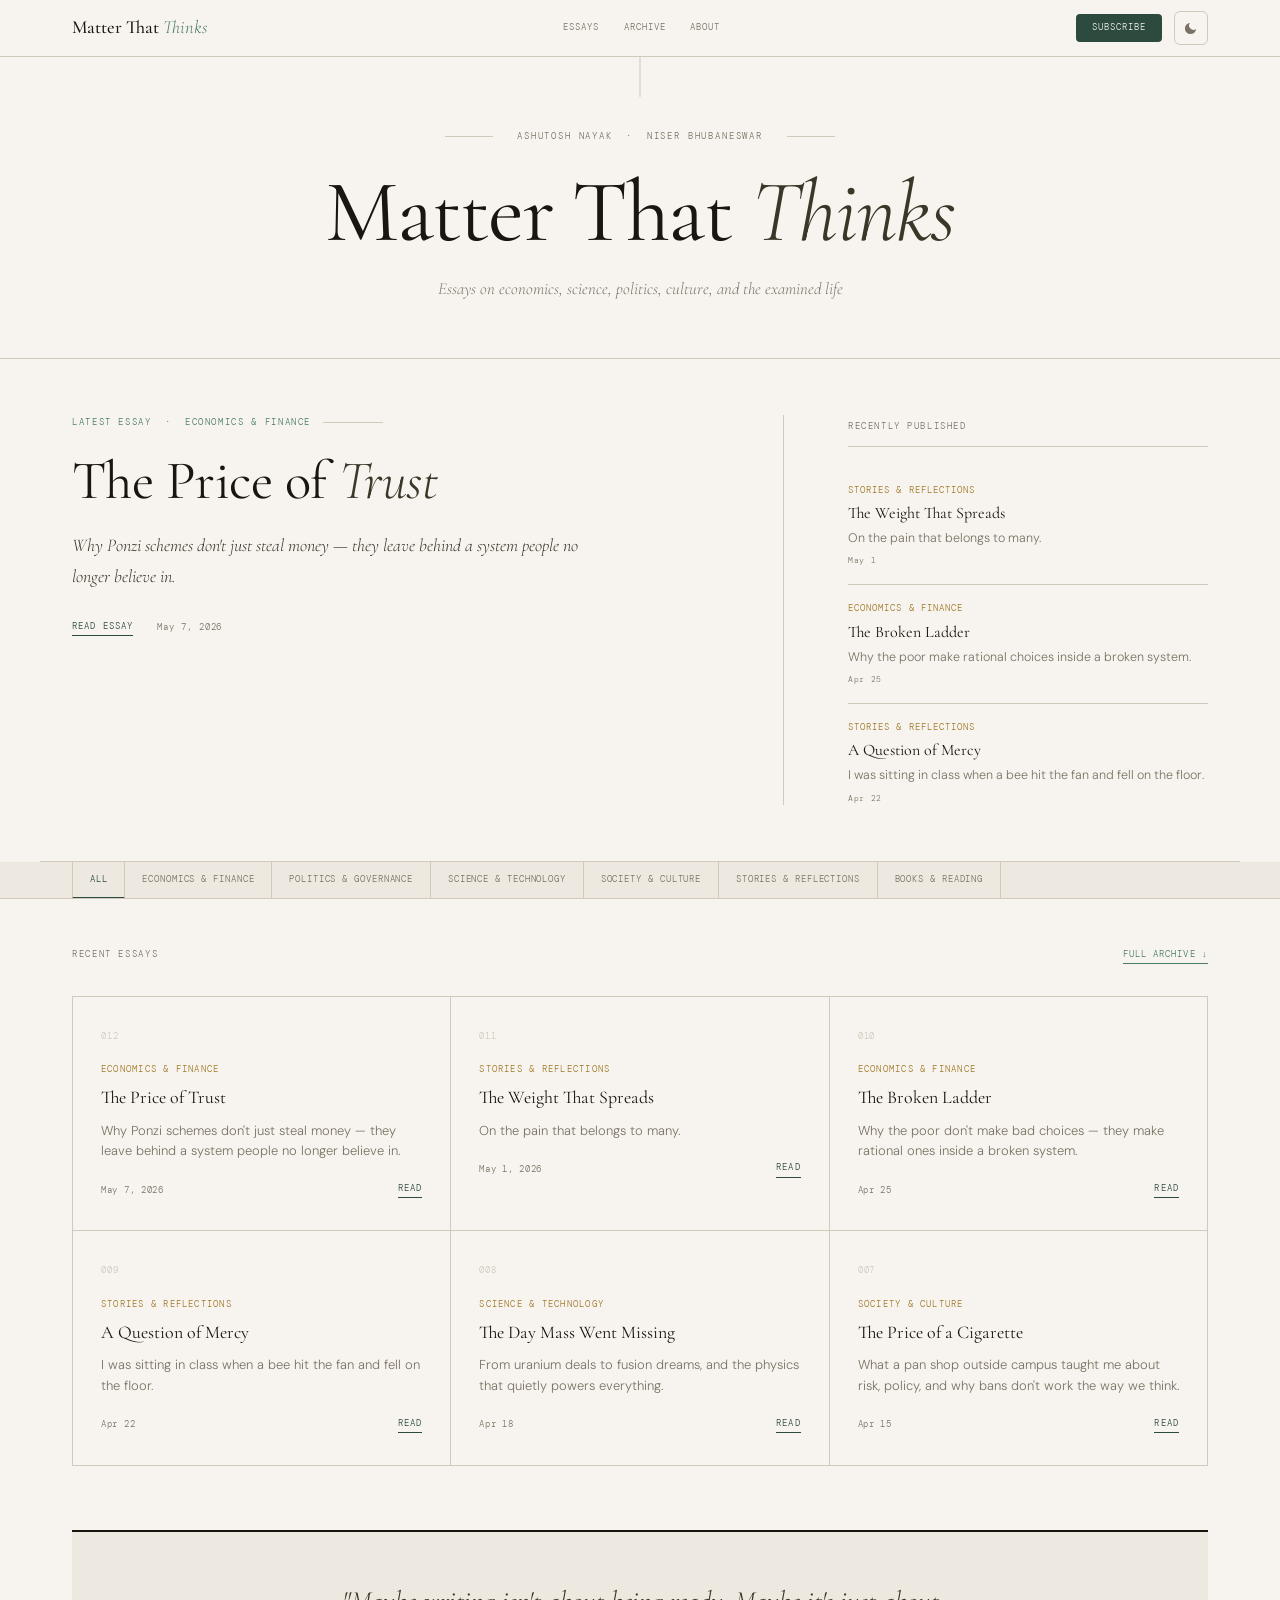
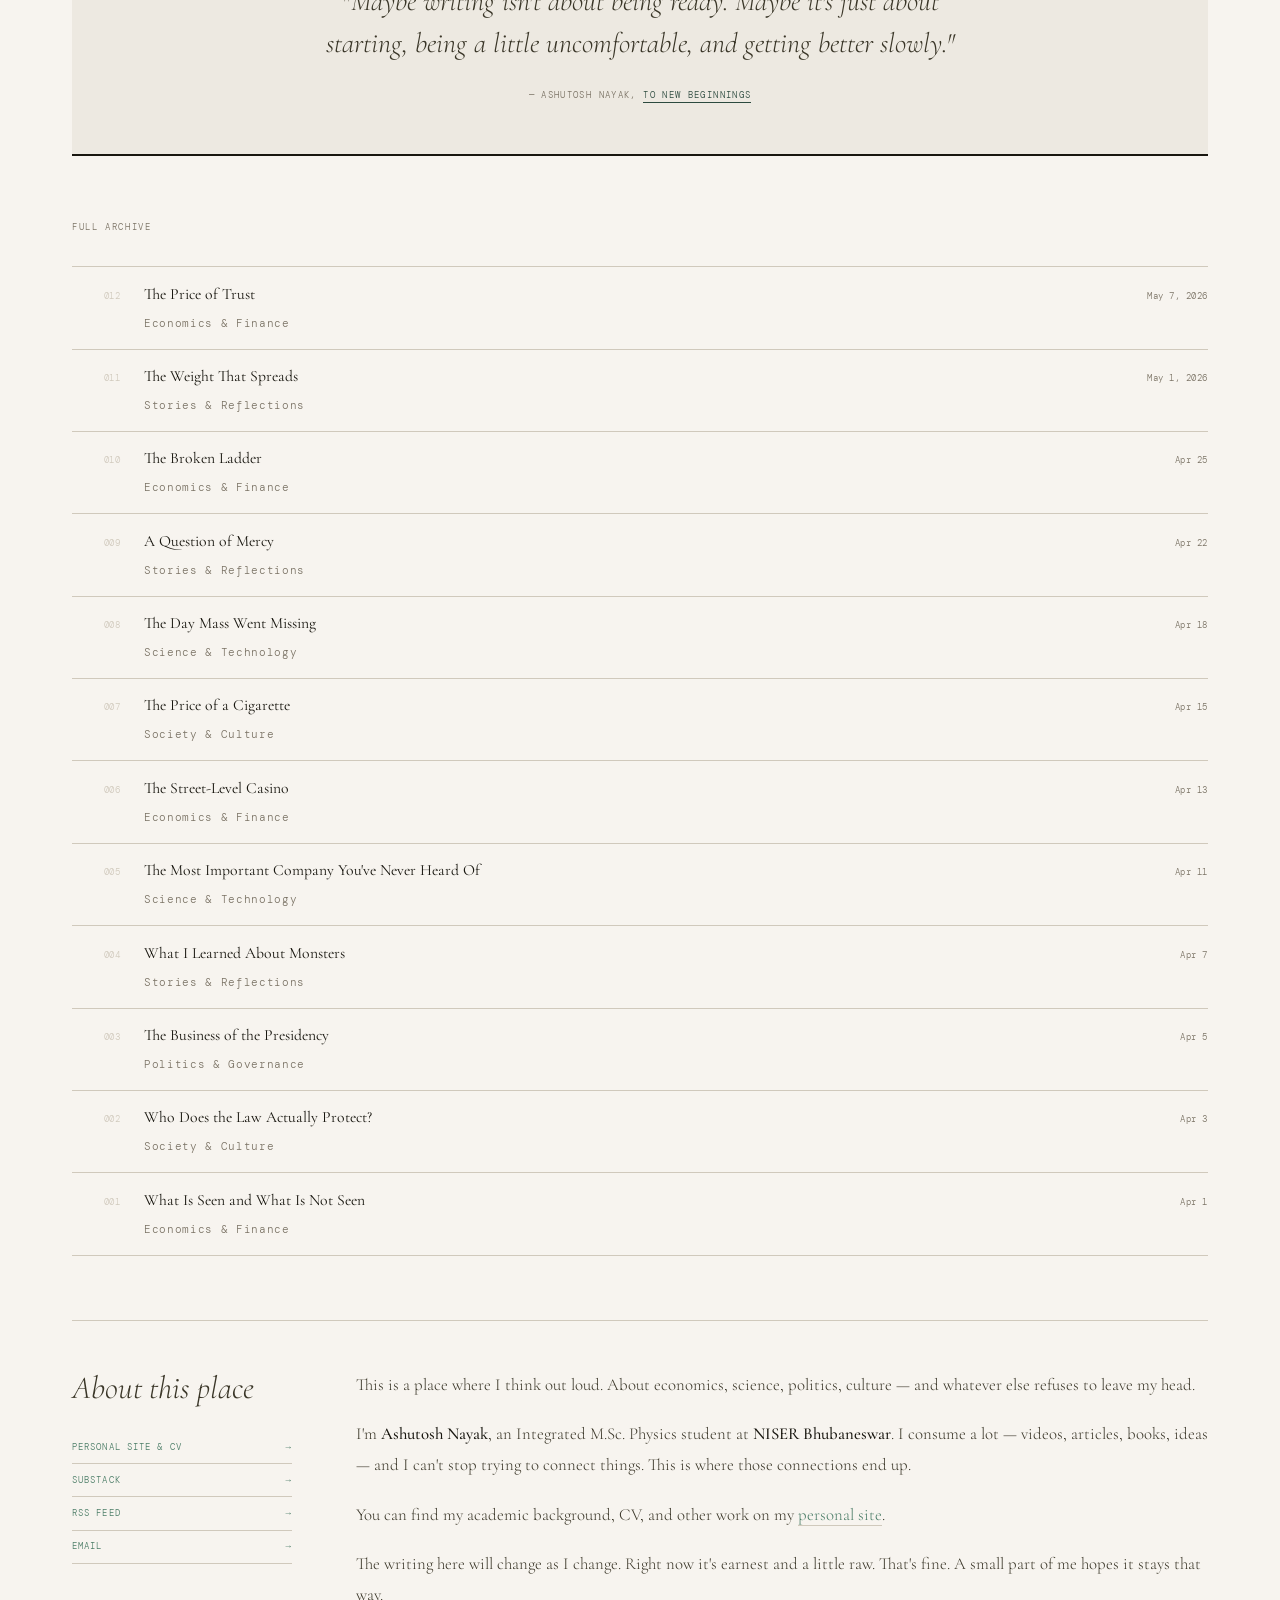
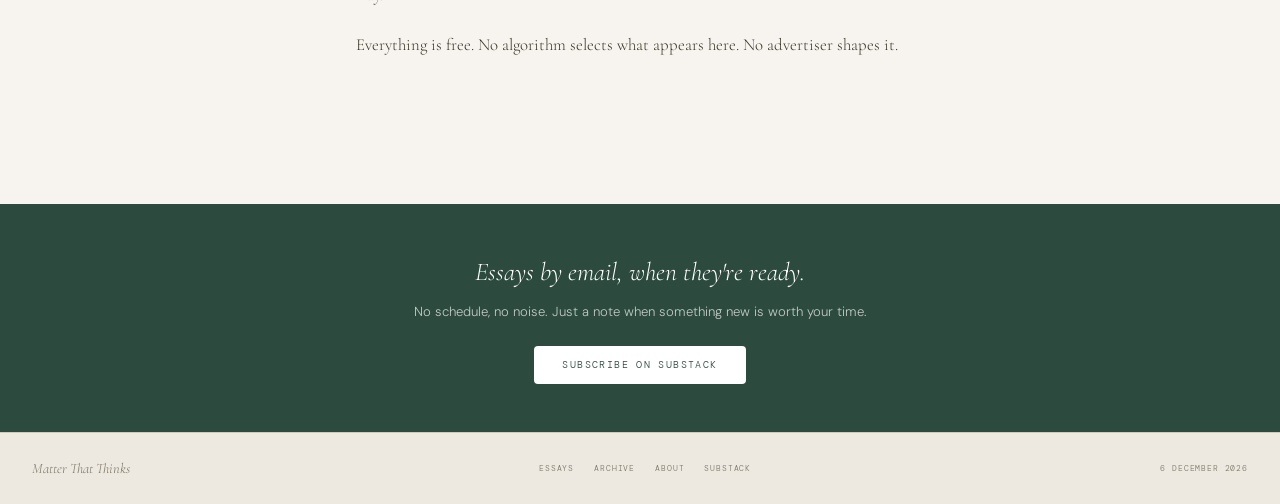
==== commit 4b35458f: "Price of Trust Updated" ====
--- a/index.html
+++ b/index.html
@@ -270,43 +270,6 @@
 .a-sub { font-size: 0.7rem; font-family: var(--mono); color: var(--ink3); letter-spacing: 0.06em; }
 .a-date { font-family: var(--mono); font-size: 0.55rem; color: var(--ink3); white-space: nowrap; letter-spacing: 0.06em; }
 
-/* ── PROJECTS ── */
-.projects-grid {
-  display: grid; grid-template-columns: repeat(3, 1fr);
-  gap: 1px; background: var(--rule); border: 1px solid var(--rule);
-  margin-bottom: 4rem;
-  transition: background var(--t), border-color var(--t);
-}
-.project-card {
-  background: var(--bg); padding: 1.75rem;
-  transition: background var(--t); position: relative; overflow: hidden;
-  display: flex; flex-direction: column;
-}
-.project-card::after {
-  content: ''; position: absolute; bottom: 0; left: 0; right: 0; height: 2px;
-  background: var(--gold); transform: scaleX(0); transform-origin: left;
-  transition: transform 0.25s ease;
-}
-.project-card:hover { background: var(--bg2); }
-.project-card:hover::after { transform: scaleX(1); }
-.project-tag {
-  font-family: var(--mono); font-size: 0.55rem; letter-spacing: 0.14em;
-  text-transform: uppercase; color: var(--ink3); margin-bottom: 0.75rem;
-}
-.project-title {
-  font-family: var(--serif); font-size: 1.15rem; font-weight: 400;
-  line-height: 1.3; color: var(--ink); margin-bottom: 0.65rem;
-}
-.project-title a:hover { color: var(--accent2); }
-.project-desc { font-size: 0.81rem; color: var(--ink3); line-height: 1.6; font-weight: 300; flex: 1; margin-bottom: 1.25rem; }
-.project-link {
-  font-family: var(--mono); font-size: 0.57rem; letter-spacing: 0.12em;
-  text-transform: uppercase; color: var(--gold);
-  border-bottom: 1px solid var(--gold); padding-bottom: 1px;
-  display: inline-block; transition: opacity var(--t); align-self: flex-start;
-}
-.project-link:hover { opacity: 0.6; }
-
 /* ── ABOUT ── */
 .about-section {
   display: grid; grid-template-columns: 220px 1fr;
@@ -364,7 +327,7 @@
 @media (max-width: 920px) {
   .latest-hero { grid-template-columns: 1fr; gap: 2.5rem 0; }
   .hero-divider { display: none; }
-  .essays-grid, .projects-grid { grid-template-columns: 1fr 1fr; }
+  .essays-grid { grid-template-columns: 1fr 1fr; }
   .about-section { grid-template-columns: 1fr; gap: 2rem; }
   .header-nav { display: none; }
 }
@@ -372,7 +335,7 @@
   .header-inner { padding: 0 1.25rem; }
   .masthead, .latest-hero { padding-left: 1.25rem; padding-right: 1.25rem; }
   .content-area { padding: 2.5rem 1.25rem 4rem; }
-  .essays-grid, .projects-grid { grid-template-columns: 1fr; }
+  .essays-grid { grid-template-columns: 1fr; }
   .archive-item { grid-template-columns: 2.5rem 1fr; }
   .a-date { display: none; }
   .subscribe-band { padding: 2.5rem 1.25rem; }
@@ -390,7 +353,6 @@
     <nav class="header-nav">
       <a href="#essays">Essays</a>
       <a href="#archive">Archive</a>
-      <a href="#projects">Projects</a>
       <a href="#about">About</a>
     </nav>
     <div class="header-right">
@@ -530,7 +492,7 @@
   <!-- PULL QUOTE -->
   <div class="pull-quote">
     <blockquote>"Maybe writing isn't about being ready. Maybe it's just about starting, being a little uncomfortable, and getting better slowly."</blockquote>
-    <cite>— Ashutosh Nayak, To new beginnings</cite>
+    <cite>— Ashutosh Nayak, <a href="https://matterthathinks.substack.com/p/hi" target="_blank" style="color:var(--accent);border-bottom:1px solid var(--accent);padding-bottom:1px;transition:opacity 0.2s;" onmouseover="this.style.opacity='0.6'" onmouseout="this.style.opacity='1'">To new beginnings</a></cite>
   </div>
 
   <!-- FULL ARCHIVE -->
@@ -597,36 +559,6 @@
       <span class="a-date">Apr 1</span>
     </div>
   </div><!-- /archive -->
-
-  <!-- PROJECTS -->
-  <div class="section-label-row" id="projects">
-    <span class="section-label">Projects</span>
-  </div>
-
-  <div class="projects-grid">
-
-    <div class="project-card">
-      <div class="project-tag">Data · Geopolitics</div>
-      <h3 class="project-title"><a href="https://matterthathinks.github.io/india-vs-china/" target="_blank">India vs China</a></h3>
-      <p class="project-desc">A visual comparison of India and China across economic, demographic, and development indicators.</p>
-      <a href="https://matterthathinks.github.io/india-vs-china/" target="_blank" class="project-link">View project</a>
-    </div>
-
-    <div class="project-card">
-      <div class="project-tag">Finance · Tool</div>
-      <h3 class="project-title"><a href="https://matterthathinks.github.io/option-strategy-visualizer/" target="_blank">Option Strategy Visualizer</a></h3>
-      <p class="project-desc">An interactive tool to visualise payoff diagrams for options strategies.</p>
-      <a href="https://matterthathinks.github.io/option-strategy-visualizer/" target="_blank" class="project-link">View project</a>
-    </div>
-
-    <div class="project-card">
-      <div class="project-tag">Campus · Community</div>
-      <h3 class="project-title"><a href="https://rate-my-prof-niser.vercel.app/" target="_blank">Rate My Prof — NISER</a></h3>
-      <p class="project-desc">A professor rating platform built for the NISER community.</p>
-      <a href="https://rate-my-prof-niser.vercel.app/" target="_blank" class="project-link">View project</a>
-    </div>
-
-  </div><!-- /projects-grid -->
 
   <!-- ABOUT -->
   <section class="about-section" id="about">
@@ -663,7 +595,6 @@
   <nav class="footer-nav">
     <a href="#essays">Essays</a>
     <a href="#archive">Archive</a>
-    <a href="#projects">Projects</a>
     <a href="#about">About</a>
     <a href="https://matterthathinks.substack.com" target="_blank">Substack</a>
   </nav>
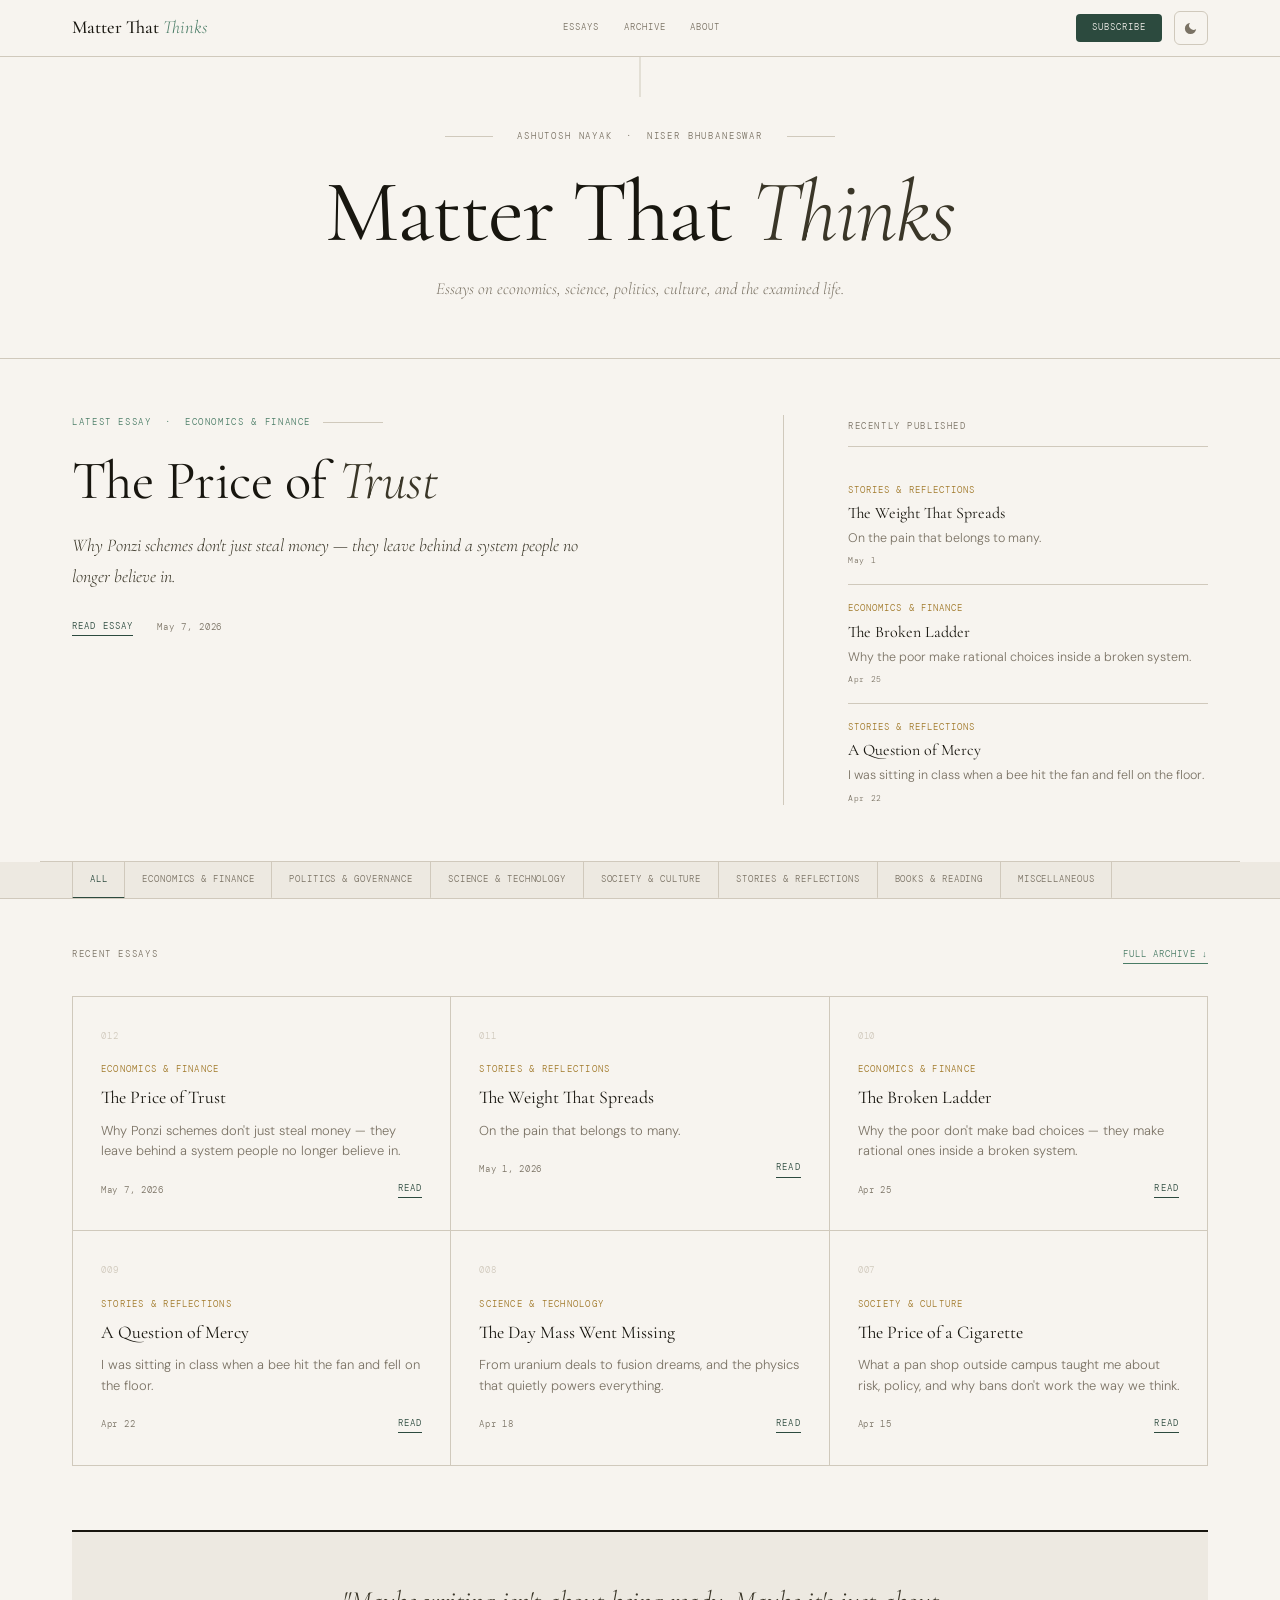
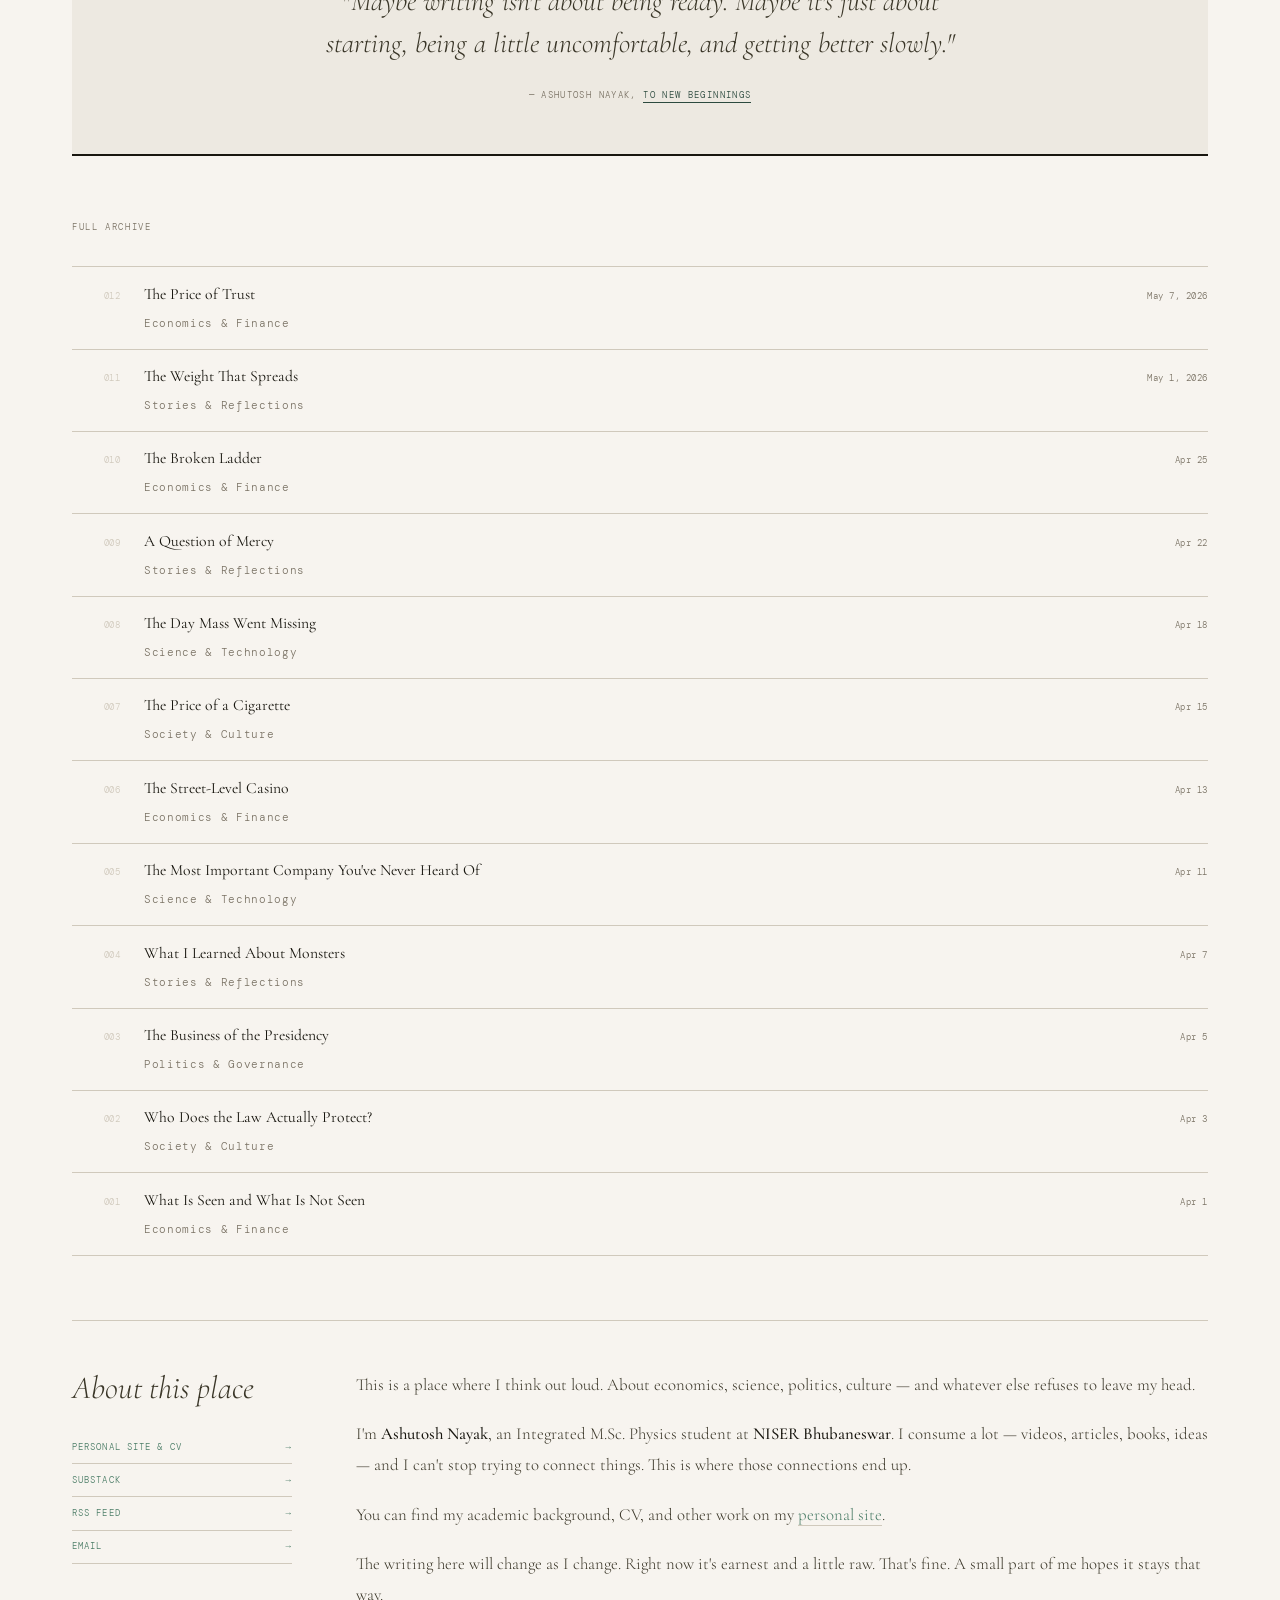
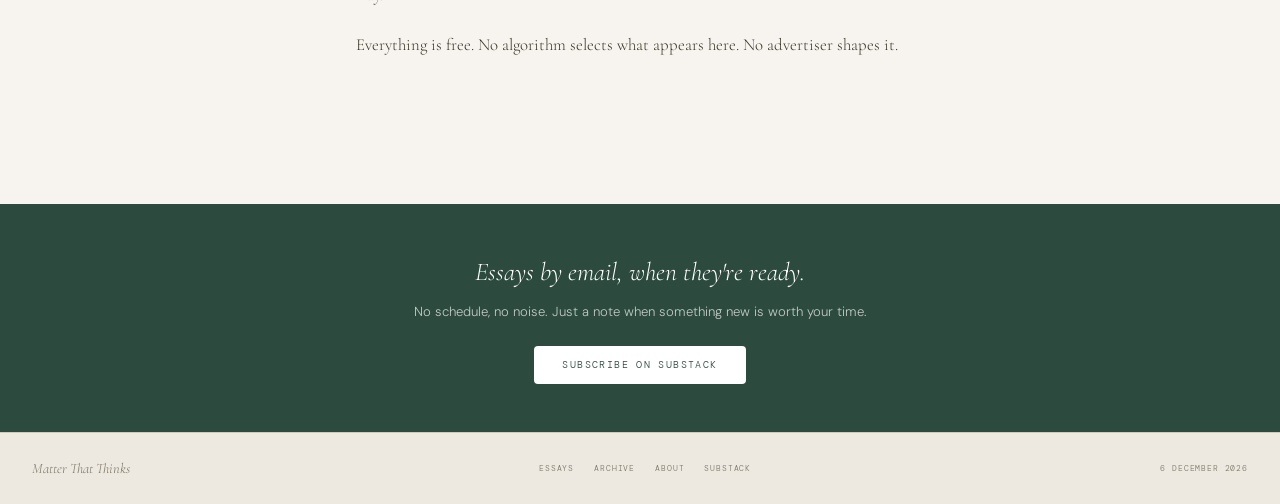
==== commit 2366c9ec: "Update index.html" ====
--- a/index.html
+++ b/index.html
@@ -368,7 +368,7 @@
 <div class="masthead">
   <div class="masthead-eyebrow">Ashutosh Nayak &nbsp;·&nbsp; NISER Bhubaneswar</div>
   <h1 class="masthead-title">Matter That <em>Thinks</em></h1>
-  <p class="masthead-sub">Essays on economics, science, politics, culture, and the examined life</p>
+  <p class="masthead-sub">Essays on economics, science, politics, culture, and the examined life.</p>
 </div>
 
 <!-- ── HERO ── -->
@@ -425,6 +425,7 @@
     <span class="cat-tab" data-cat="society">Society &amp; Culture</span>
     <span class="cat-tab" data-cat="stories">Stories &amp; Reflections</span>
     <span class="cat-tab" data-cat="books">Books &amp; Reading</span>
+    <span class="cat-tab" data-cat="misc">Miscellaneous</span>
   </div>
 </div>
 
@@ -559,6 +560,38 @@
       <span class="a-date">Apr 1</span>
     </div>
   </div><!-- /archive -->
+
+  <!-- MISCELLANEOUS CARDS — only visible when Miscellaneous tab is active -->
+  <div id="miscSection" style="display:none; margin-bottom:4rem;">
+    <div class="section-label" style="margin-bottom:2rem;">Miscellaneous</div>
+    <div class="essays-grid" style="margin-bottom:0;">
+
+      <article class="essay-card" data-cat="misc">
+        <div class="card-n">—</div>
+        <div class="card-cat">Data &middot; Geopolitics</div>
+        <h3 class="card-title"><a href="https://matterthathinks.github.io/india-vs-china/" target="_blank">India vs China</a></h3>
+        <p class="card-blurb">A visual comparison of India and China across economic, demographic, and development indicators.</p>
+        <div class="card-foot"><a href="https://matterthathinks.github.io/india-vs-china/" target="_blank" class="read-link">View</a></div>
+      </article>
+
+      <article class="essay-card" data-cat="misc">
+        <div class="card-n">—</div>
+        <div class="card-cat">Finance &middot; Tool</div>
+        <h3 class="card-title"><a href="https://matterthathinks.github.io/option-strategy-visualizer/" target="_blank">Option Strategy Visualizer</a></h3>
+        <p class="card-blurb">An interactive tool to visualise payoff diagrams for options strategies.</p>
+        <div class="card-foot"><a href="https://matterthathinks.github.io/option-strategy-visualizer/" target="_blank" class="read-link">View</a></div>
+      </article>
+
+      <article class="essay-card" data-cat="misc">
+        <div class="card-n">—</div>
+        <div class="card-cat">Campus &middot; Community</div>
+        <h3 class="card-title"><a href="https://rate-my-prof-niser.vercel.app/" target="_blank">Rate My Prof — NISER</a></h3>
+        <p class="card-blurb">A professor rating platform built for the NISER community.</p>
+        <div class="card-foot"><a href="https://rate-my-prof-niser.vercel.app/" target="_blank" class="read-link">View</a></div>
+      </article>
+
+    </div>
+  </div>
 
   <!-- ABOUT -->
   <section class="about-section" id="about">
@@ -628,9 +661,33 @@
     var cat = this.dataset.cat;
     document.querySelectorAll('.cat-tab').forEach(function(t){ t.classList.remove('active'); });
     this.classList.add('active');
-    document.querySelectorAll('.essay-card').forEach(function(card) {
-      card.style.display = (cat === 'all' || card.dataset.cat === cat) ? '' : 'none';
-    });
+
+    var miscSection = document.getElementById('miscSection');
+    var essayGrid   = document.getElementById('essayGrid');
+    var archiveList = document.querySelector('.archive-list');
+    var archiveLabel = document.querySelector('#archive');
+    var pullQuote   = document.querySelector('.pull-quote');
+
+    if (cat === 'misc') {
+      // Show misc, hide essay grid + archive + pull quote
+      miscSection.style.display = 'block';
+      essayGrid.style.display = 'none';
+      if (archiveList) archiveList.style.display = 'none';
+      if (archiveLabel) archiveLabel.style.display = 'none';
+      if (pullQuote) pullQuote.style.display = 'none';
+    } else {
+      // Hide misc, restore everything
+      miscSection.style.display = 'none';
+      essayGrid.style.display = '';
+      if (archiveList) archiveList.style.display = '';
+      if (archiveLabel) archiveLabel.style.display = '';
+      if (pullQuote) pullQuote.style.display = '';
+
+      // Filter essay cards
+      document.querySelectorAll('.essay-card').forEach(function(card) {
+        card.style.display = (cat === 'all' || card.dataset.cat === cat) ? '' : 'none';
+      });
+    }
   });
 });
 
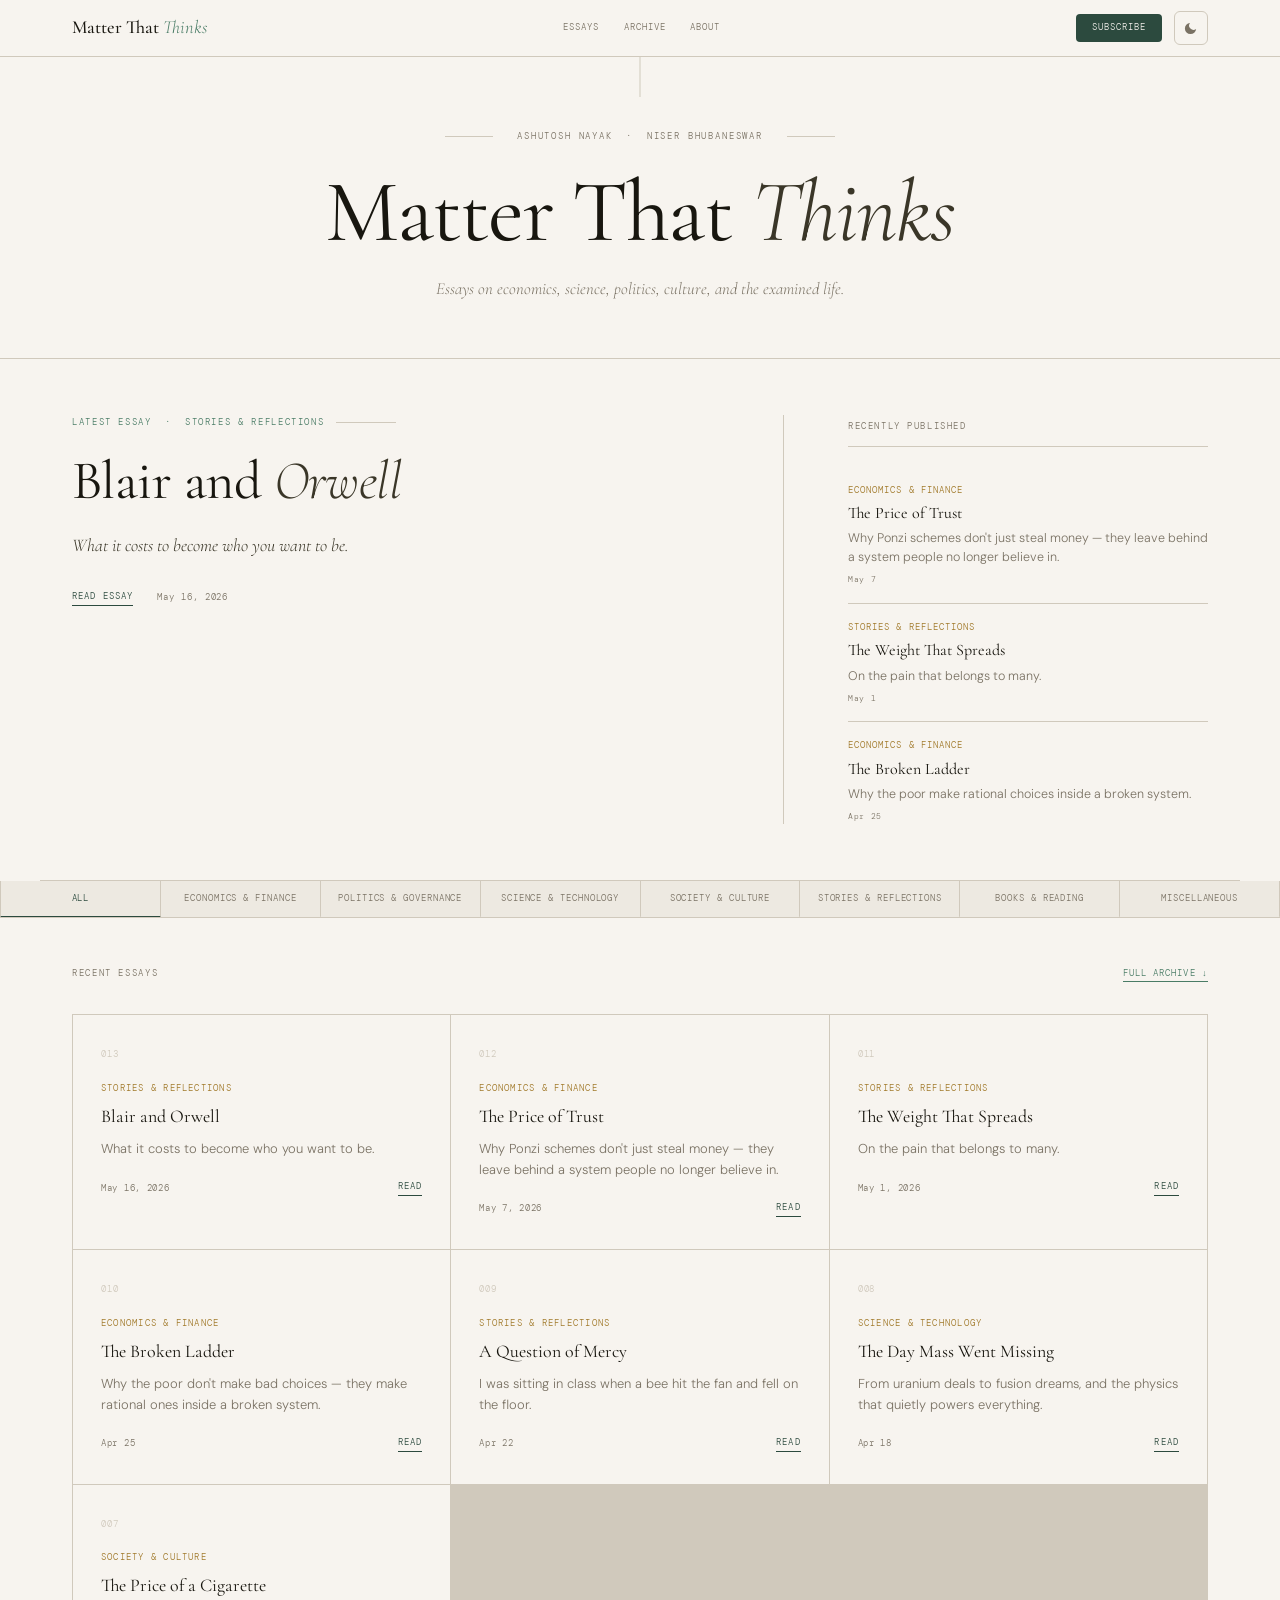
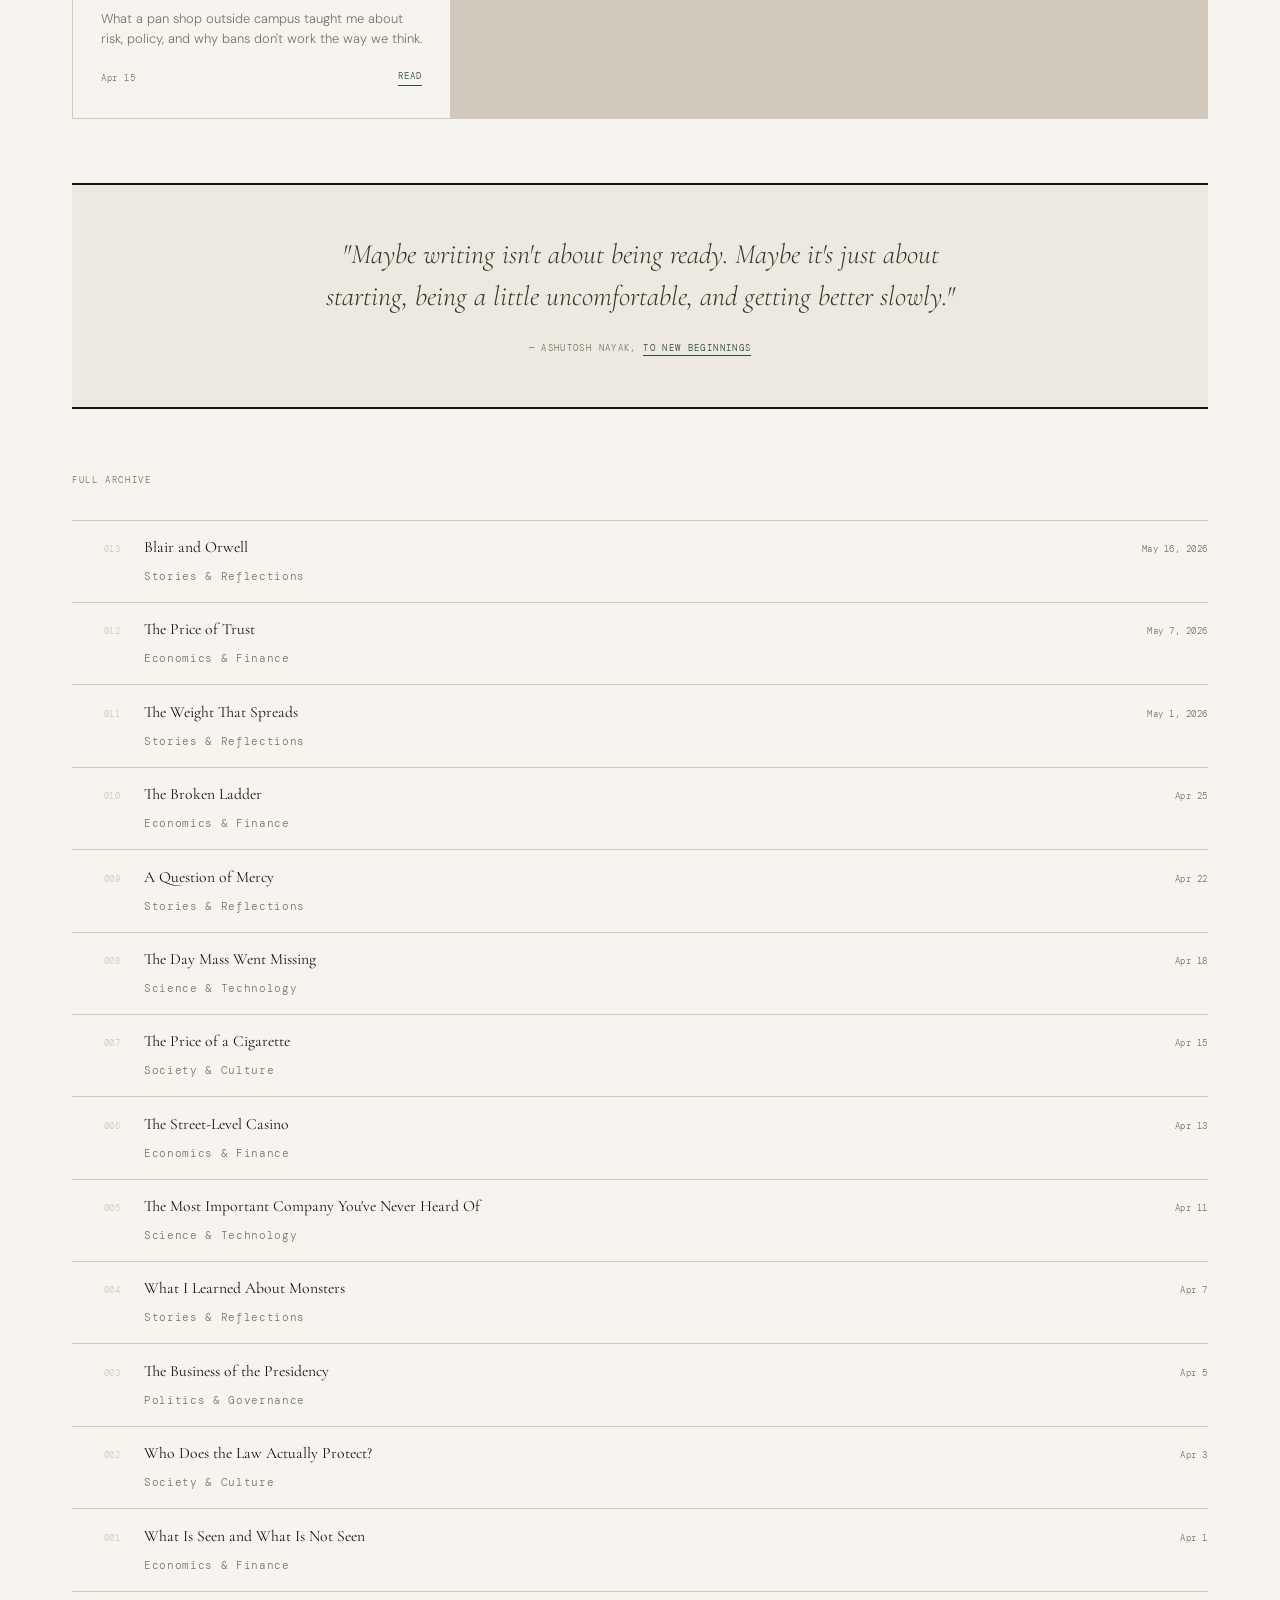
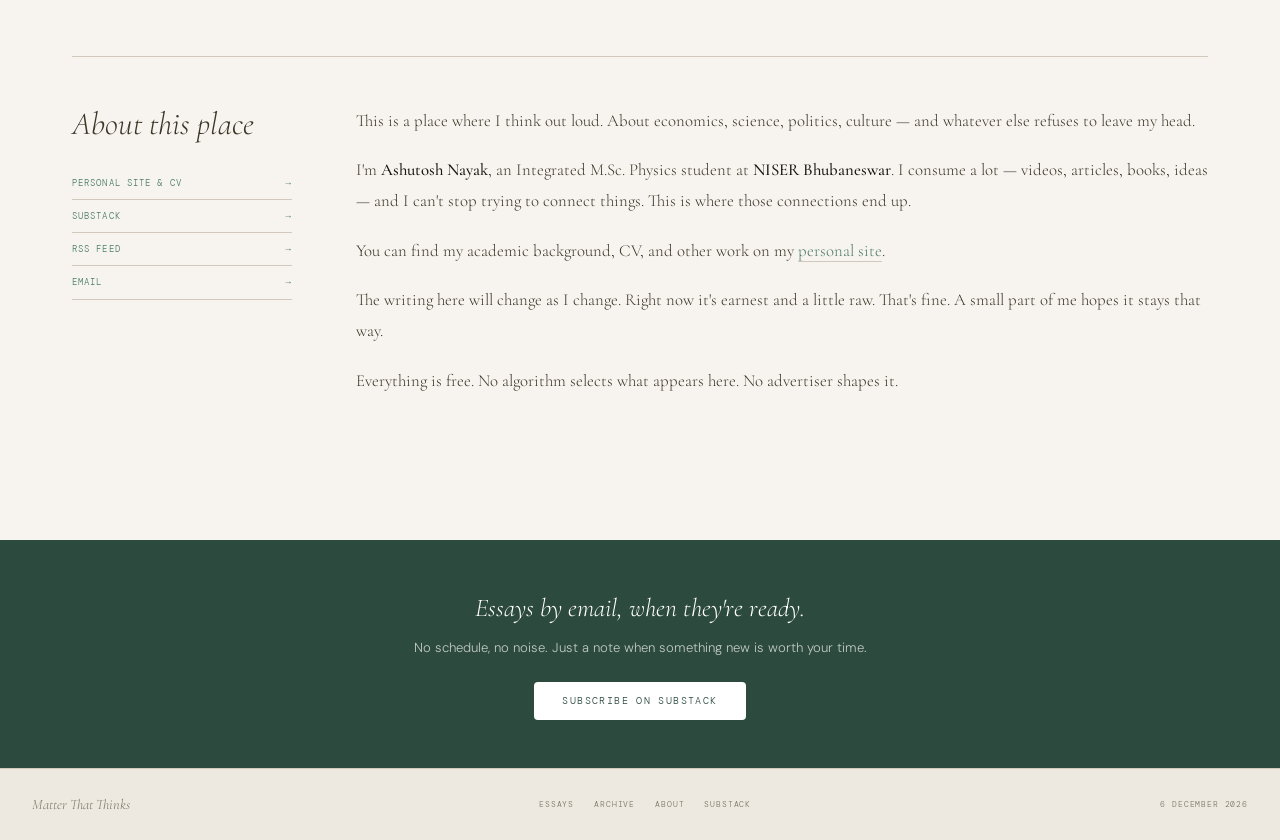
==== commit 89f1ef91: "Update index.html" ====
--- a/index.html
+++ b/index.html
@@ -174,14 +174,15 @@
   transition: background var(--t), border-color var(--t);
 }
 .category-bar-inner {
-  max-width: 1200px; margin: 0 auto; padding: 0 2rem;
-  display: flex; align-items: center; overflow-x: auto; scrollbar-width: none;
+  width: 100%;
+  display: flex; align-items: stretch; overflow-x: auto; scrollbar-width: none;
 }
 .category-bar-inner::-webkit-scrollbar { display: none; }
 .cat-tab {
   font-family: var(--mono); font-size: 0.57rem; letter-spacing: 0.1em;
   text-transform: uppercase; color: var(--ink3);
   padding: 0.65rem 1.05rem; white-space: nowrap;
+  flex: 1; text-align: center;
   border-right: 1px solid var(--rule); cursor: pointer;
   border-bottom: 2px solid transparent; margin-bottom: -1px;
   transition: background var(--t), color var(--t); user-select: none;
@@ -374,16 +375,16 @@
 <!-- ── HERO ── -->
 <section class="latest-hero">
   <article>
-    <div class="hero-eyebrow">Latest Essay &nbsp;·&nbsp; Economics &amp; Finance</div>
+    <div class="hero-eyebrow">Latest Essay &nbsp;·&nbsp; Stories &amp; Reflections</div>
     <h2 class="hero-title">
-      <a href="https://matterthathinks.substack.com/p/the-price-of-trust" target="_blank">
-        The Price of <em>Trust</em>
+      <a href="https://matterthathinks.substack.com/p/blair-and-orwell" target="_blank">
+        Blair and <em>Orwell</em>
       </a>
     </h2>
-    <p class="hero-dek">Why Ponzi schemes don't just steal money — they leave behind a system people no longer believe in.</p>
+    <p class="hero-dek">What it costs to become who you want to be.</p>
     <div class="hero-meta">
-      <a href="https://matterthathinks.substack.com/p/the-price-of-trust" target="_blank" class="read-link">Read essay</a>
-      <span class="meta-date">May 7, 2026</span>
+      <a href="https://matterthathinks.substack.com/p/blair-and-orwell" target="_blank" class="read-link">Read essay</a>
+      <span class="meta-date">May 16, 2026</span>
     </div>
   </article>
 
@@ -391,6 +392,13 @@
 
   <aside class="hero-sidebar">
     <div class="sidebar-label">Recently published</div>
+
+    <div class="sidebar-item">
+      <div class="sidebar-cat">Economics &amp; Finance</div>
+      <a href="https://matterthathinks.substack.com/p/the-price-of-trust" target="_blank" class="sidebar-title">The Price of Trust</a>
+      <p class="sidebar-dek">Why Ponzi schemes don't just steal money — they leave behind a system people no longer believe in.</p>
+      <span class="sidebar-date">May 7</span>
+    </div>
 
     <div class="sidebar-item">
       <div class="sidebar-cat">Stories &amp; Reflections</div>
@@ -404,13 +412,6 @@
       <a href="https://matterthathinks.substack.com/p/the-broken-ladder" target="_blank" class="sidebar-title">The Broken Ladder</a>
       <p class="sidebar-dek">Why the poor make rational choices inside a broken system.</p>
       <span class="sidebar-date">Apr 25</span>
-    </div>
-
-    <div class="sidebar-item">
-      <div class="sidebar-cat">Stories &amp; Reflections</div>
-      <a href="https://matterthathinks.substack.com/p/a-question-of-mercy" target="_blank" class="sidebar-title">A Question of Mercy</a>
-      <p class="sidebar-dek">I was sitting in class when a bee hit the fan and fell on the floor.</p>
-      <span class="sidebar-date">Apr 22</span>
     </div>
   </aside>
 </section>
@@ -440,6 +441,14 @@
 
   <div class="essays-grid" id="essayGrid">
 
+    <article class="essay-card" data-cat="stories">
+      <div class="card-n">013</div>
+      <div class="card-cat">Stories &amp; Reflections</div>
+      <h3 class="card-title"><a href="https://matterthathinks.substack.com/p/blair-and-orwell" target="_blank">Blair and Orwell</a></h3>
+      <p class="card-blurb">What it costs to become who you want to be.</p>
+      <div class="card-foot"><span class="card-date">May 16, 2026</span><a href="https://matterthathinks.substack.com/p/blair-and-orwell" target="_blank" class="read-link">Read</a></div>
+    </article>
+
     <article class="essay-card" data-cat="economics">
       <div class="card-n">012</div>
       <div class="card-cat">Economics &amp; Finance</div>
@@ -499,6 +508,11 @@
   <!-- FULL ARCHIVE -->
   <div class="section-label" id="archive">Full Archive</div>
   <div class="archive-list">
+    <div class="archive-item">
+      <span class="a-n">013</span>
+      <div><a href="https://matterthathinks.substack.com/p/blair-and-orwell" target="_blank" class="a-title">Blair and Orwell</a><span class="a-sub">Stories &amp; Reflections</span></div>
+      <span class="a-date">May 16, 2026</span>
+    </div>
     <div class="archive-item">
       <span class="a-n">012</span>
       <div><a href="https://matterthathinks.substack.com/p/the-price-of-trust" target="_blank" class="a-title">The Price of Trust</a><span class="a-sub">Economics &amp; Finance</span></div>
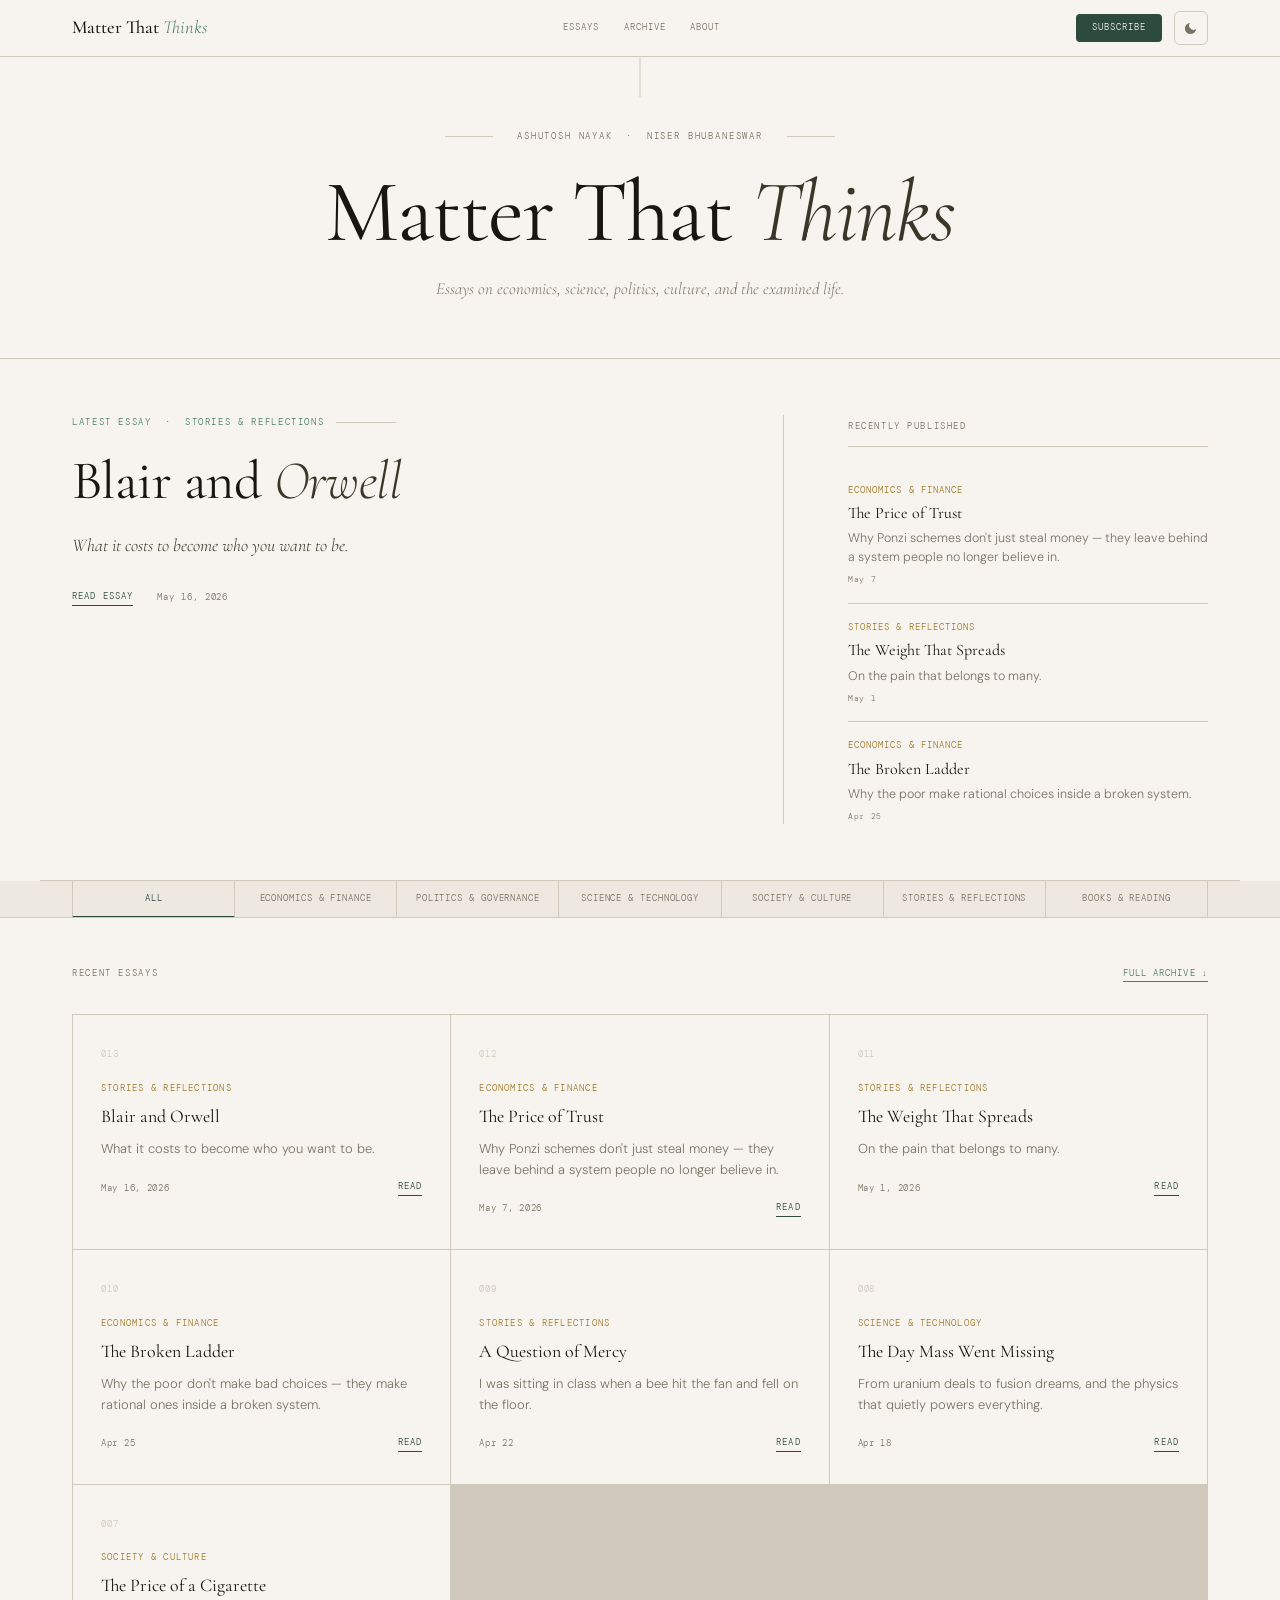
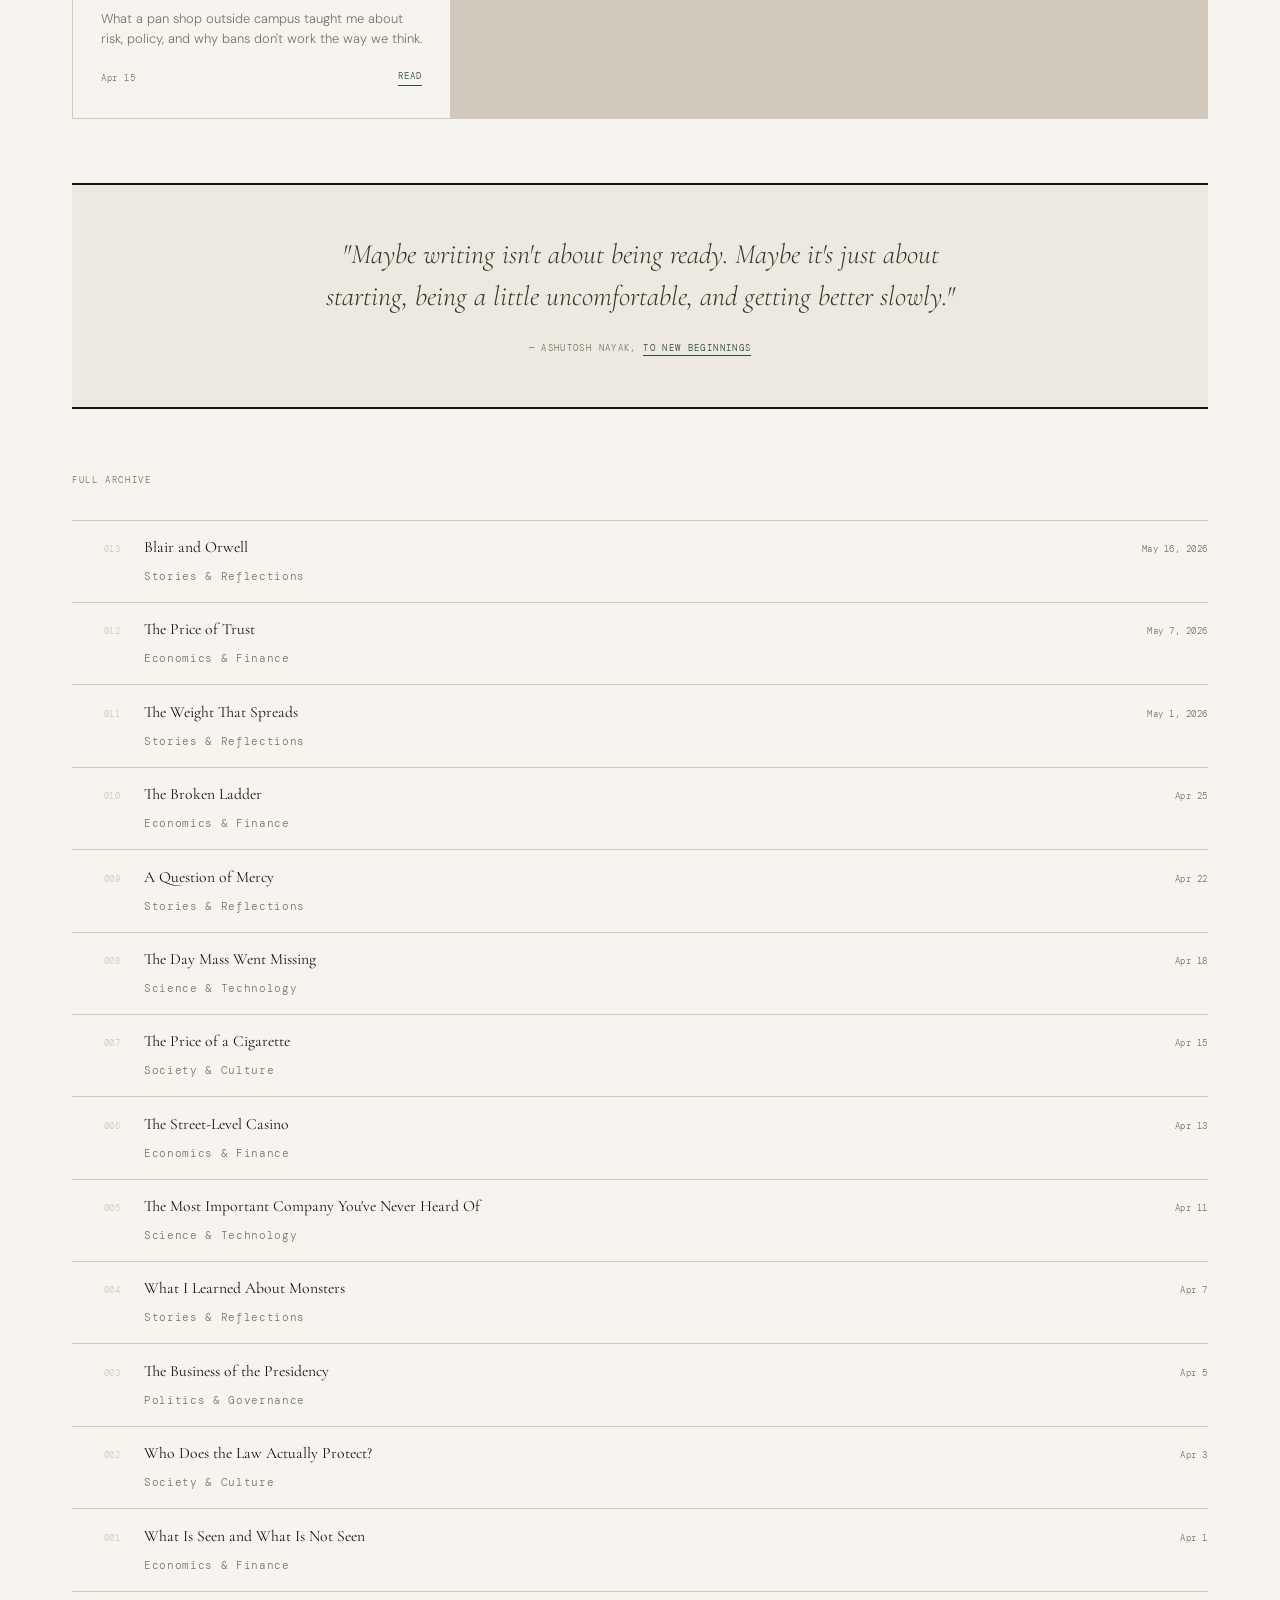
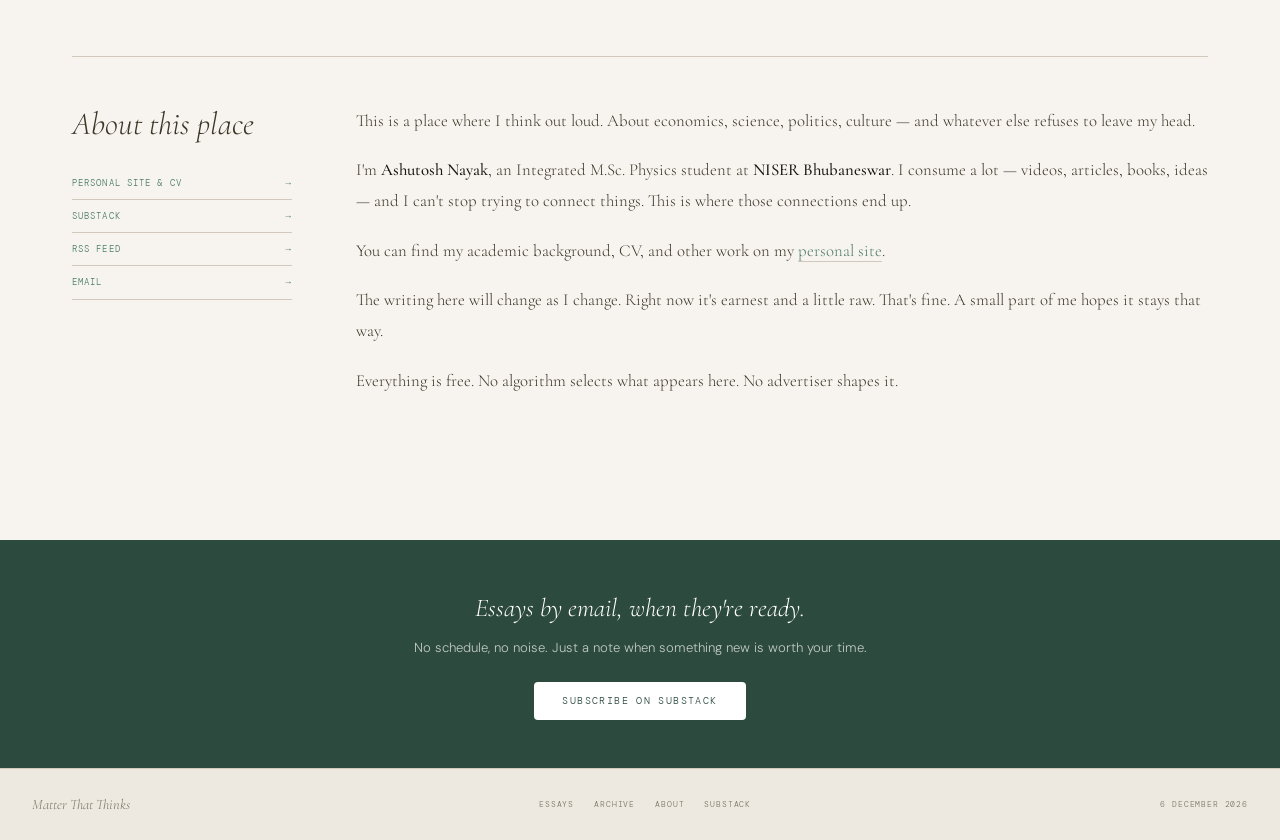
==== commit b929ab23: "Update index.html" ====
--- a/index.html
+++ b/index.html
@@ -174,7 +174,7 @@
   transition: background var(--t), border-color var(--t);
 }
 .category-bar-inner {
-  width: 100%;
+  max-width: 1200px; margin: 0 auto; padding: 0 2rem;
   display: flex; align-items: stretch; overflow-x: auto; scrollbar-width: none;
 }
 .category-bar-inner::-webkit-scrollbar { display: none; }
@@ -426,7 +426,6 @@
     <span class="cat-tab" data-cat="society">Society &amp; Culture</span>
     <span class="cat-tab" data-cat="stories">Stories &amp; Reflections</span>
     <span class="cat-tab" data-cat="books">Books &amp; Reading</span>
-    <span class="cat-tab" data-cat="misc">Miscellaneous</span>
   </div>
 </div>
 
@@ -574,38 +573,6 @@
       <span class="a-date">Apr 1</span>
     </div>
   </div><!-- /archive -->
-
-  <!-- MISCELLANEOUS CARDS — only visible when Miscellaneous tab is active -->
-  <div id="miscSection" style="display:none; margin-bottom:4rem;">
-    <div class="section-label" style="margin-bottom:2rem;">Miscellaneous</div>
-    <div class="essays-grid" style="margin-bottom:0;">
-
-      <article class="essay-card" data-cat="misc">
-        <div class="card-n">—</div>
-        <div class="card-cat">Data &middot; Geopolitics</div>
-        <h3 class="card-title"><a href="https://matterthathinks.github.io/india-vs-china/" target="_blank">India vs China</a></h3>
-        <p class="card-blurb">A visual comparison of India and China across economic, demographic, and development indicators.</p>
-        <div class="card-foot"><a href="https://matterthathinks.github.io/india-vs-china/" target="_blank" class="read-link">View</a></div>
-      </article>
-
-      <article class="essay-card" data-cat="misc">
-        <div class="card-n">—</div>
-        <div class="card-cat">Finance &middot; Tool</div>
-        <h3 class="card-title"><a href="https://matterthathinks.github.io/option-strategy-visualizer/" target="_blank">Option Strategy Visualizer</a></h3>
-        <p class="card-blurb">An interactive tool to visualise payoff diagrams for options strategies.</p>
-        <div class="card-foot"><a href="https://matterthathinks.github.io/option-strategy-visualizer/" target="_blank" class="read-link">View</a></div>
-      </article>
-
-      <article class="essay-card" data-cat="misc">
-        <div class="card-n">—</div>
-        <div class="card-cat">Campus &middot; Community</div>
-        <h3 class="card-title"><a href="https://rate-my-prof-niser.vercel.app/" target="_blank">Rate My Prof — NISER</a></h3>
-        <p class="card-blurb">A professor rating platform built for the NISER community.</p>
-        <div class="card-foot"><a href="https://rate-my-prof-niser.vercel.app/" target="_blank" class="read-link">View</a></div>
-      </article>
-
-    </div>
-  </div>
 
   <!-- ABOUT -->
   <section class="about-section" id="about">
@@ -675,33 +642,9 @@
     var cat = this.dataset.cat;
     document.querySelectorAll('.cat-tab').forEach(function(t){ t.classList.remove('active'); });
     this.classList.add('active');
-
-    var miscSection = document.getElementById('miscSection');
-    var essayGrid   = document.getElementById('essayGrid');
-    var archiveList = document.querySelector('.archive-list');
-    var archiveLabel = document.querySelector('#archive');
-    var pullQuote   = document.querySelector('.pull-quote');
-
-    if (cat === 'misc') {
-      // Show misc, hide essay grid + archive + pull quote
-      miscSection.style.display = 'block';
-      essayGrid.style.display = 'none';
-      if (archiveList) archiveList.style.display = 'none';
-      if (archiveLabel) archiveLabel.style.display = 'none';
-      if (pullQuote) pullQuote.style.display = 'none';
-    } else {
-      // Hide misc, restore everything
-      miscSection.style.display = 'none';
-      essayGrid.style.display = '';
-      if (archiveList) archiveList.style.display = '';
-      if (archiveLabel) archiveLabel.style.display = '';
-      if (pullQuote) pullQuote.style.display = '';
-
-      // Filter essay cards
-      document.querySelectorAll('.essay-card').forEach(function(card) {
-        card.style.display = (cat === 'all' || card.dataset.cat === cat) ? '' : 'none';
-      });
-    }
+    document.querySelectorAll('.essay-card').forEach(function(card) {
+      card.style.display = (cat === 'all' || card.dataset.cat === cat) ? '' : 'none';
+    });
   });
 });
 
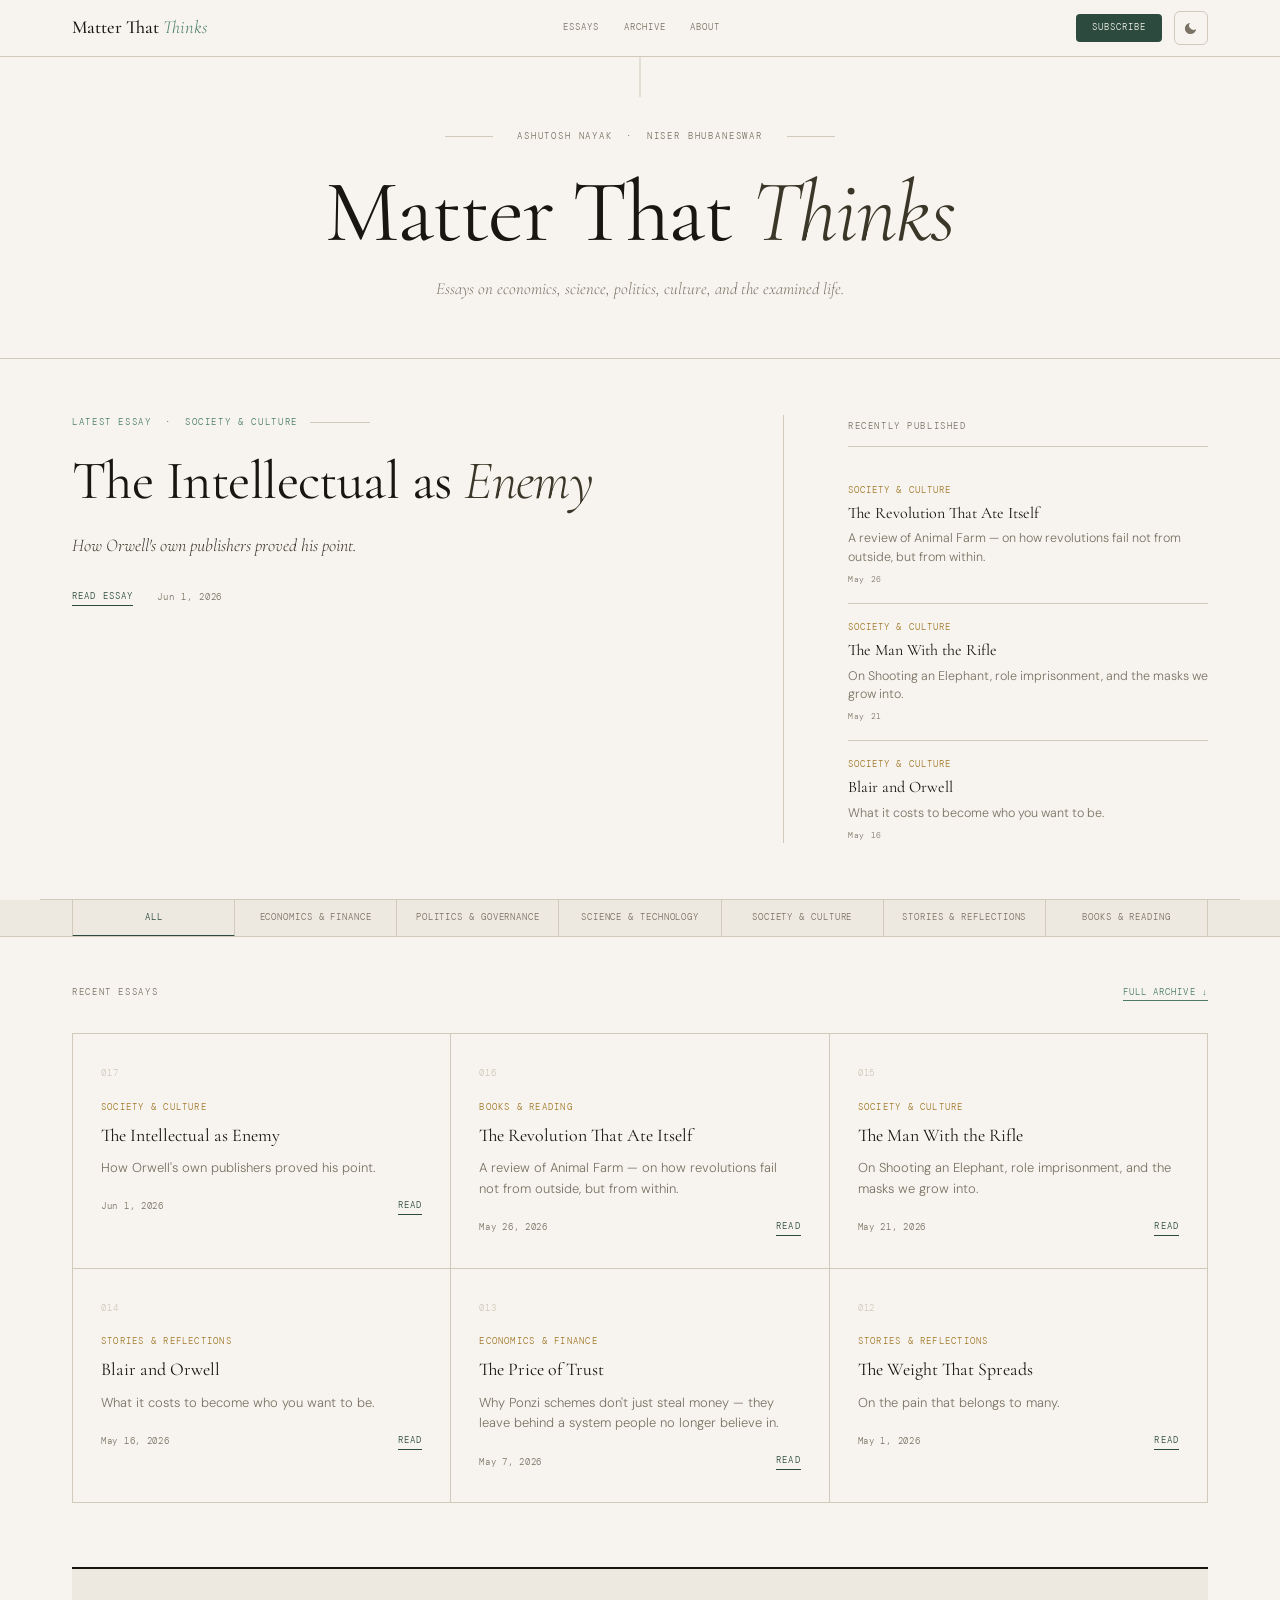
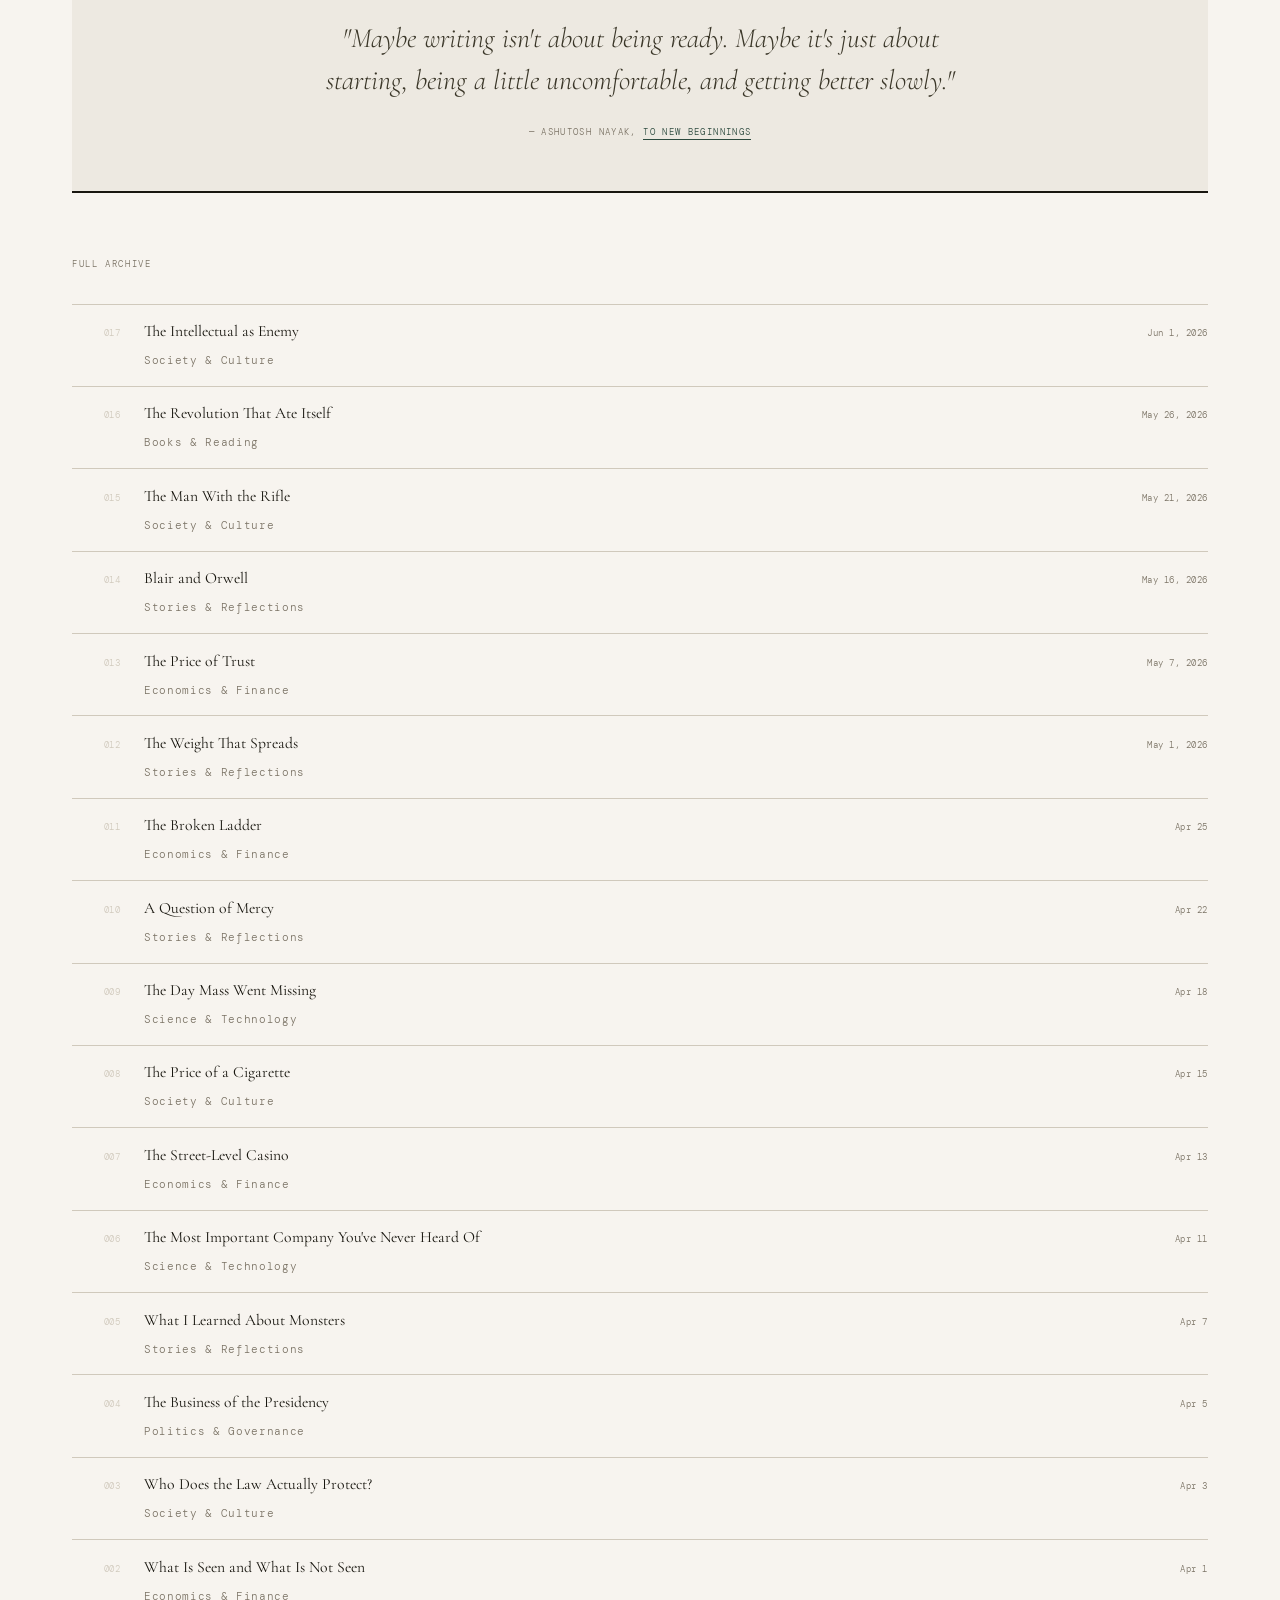
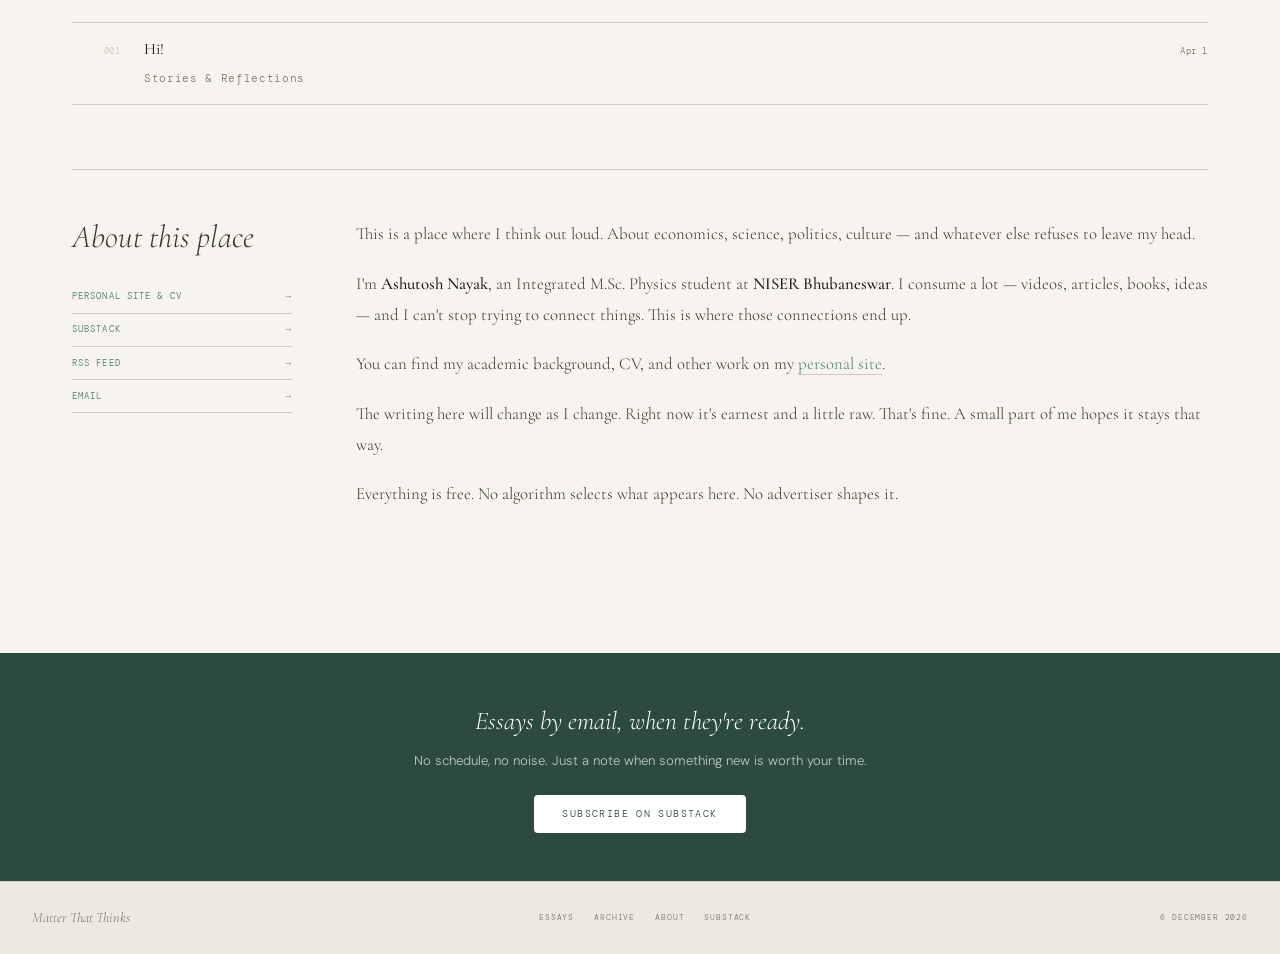
==== commit 4ada9fe1: "Update index.html" ====
--- a/index.html
+++ b/index.html
@@ -375,16 +375,16 @@
 <!-- ── HERO ── -->
 <section class="latest-hero">
   <article>
-    <div class="hero-eyebrow">Latest Essay &nbsp;·&nbsp; Stories &amp; Reflections</div>
+    <div class="hero-eyebrow">Latest Essay &nbsp;·&nbsp; Society &amp; Culture</div>
     <h2 class="hero-title">
-      <a href="https://matterthathinks.substack.com/p/blair-and-orwell" target="_blank">
-        Blair and <em>Orwell</em>
+      <a href="https://matterthathinks.substack.com/p/the-intellectual-as-enemy" target="_blank">
+        The Intellectual as <em>Enemy</em>
       </a>
     </h2>
-    <p class="hero-dek">What it costs to become who you want to be.</p>
+    <p class="hero-dek">How Orwell's own publishers proved his point.</p>
     <div class="hero-meta">
-      <a href="https://matterthathinks.substack.com/p/blair-and-orwell" target="_blank" class="read-link">Read essay</a>
-      <span class="meta-date">May 16, 2026</span>
+      <a href="https://matterthathinks.substack.com/p/the-intellectual-as-enemy" target="_blank" class="read-link">Read essay</a>
+      <span class="meta-date">Jun 1, 2026</span>
     </div>
   </article>
 
@@ -394,24 +394,24 @@
     <div class="sidebar-label">Recently published</div>
 
     <div class="sidebar-item">
-      <div class="sidebar-cat">Economics &amp; Finance</div>
-      <a href="https://matterthathinks.substack.com/p/the-price-of-trust" target="_blank" class="sidebar-title">The Price of Trust</a>
-      <p class="sidebar-dek">Why Ponzi schemes don't just steal money — they leave behind a system people no longer believe in.</p>
-      <span class="sidebar-date">May 7</span>
+      <div class="sidebar-cat">Society &amp; Culture</div>
+      <a href="https://matterthathinks.substack.com/p/the-revolution-that-ate-itself" target="_blank" class="sidebar-title">The Revolution That Ate Itself</a>
+      <p class="sidebar-dek">A review of Animal Farm — on how revolutions fail not from outside, but from within.</p>
+      <span class="sidebar-date">May 26</span>
     </div>
 
     <div class="sidebar-item">
-      <div class="sidebar-cat">Stories &amp; Reflections</div>
-      <a href="https://matterthathinks.substack.com/p/the-weight-that-spreads" target="_blank" class="sidebar-title">The Weight That Spreads</a>
-      <p class="sidebar-dek">On the pain that belongs to many.</p>
-      <span class="sidebar-date">May 1</span>
+      <div class="sidebar-cat">Society &amp; Culture</div>
+      <a href="https://matterthathinks.substack.com/p/the-man-with-the-rifle" target="_blank" class="sidebar-title">The Man With the Rifle</a>
+      <p class="sidebar-dek">On Shooting an Elephant, role imprisonment, and the masks we grow into.</p>
+      <span class="sidebar-date">May 21</span>
     </div>
 
     <div class="sidebar-item">
-      <div class="sidebar-cat">Economics &amp; Finance</div>
-      <a href="https://matterthathinks.substack.com/p/the-broken-ladder" target="_blank" class="sidebar-title">The Broken Ladder</a>
-      <p class="sidebar-dek">Why the poor make rational choices inside a broken system.</p>
-      <span class="sidebar-date">Apr 25</span>
+      <div class="sidebar-cat">Society &amp; Culture</div>
+      <a href="https://matterthathinks.substack.com/p/blair-and-orwell" target="_blank" class="sidebar-title">Blair and Orwell</a>
+      <p class="sidebar-dek">What it costs to become who you want to be.</p>
+      <span class="sidebar-date">May 16</span>
     </div>
   </aside>
 </section>
@@ -440,8 +440,32 @@
 
   <div class="essays-grid" id="essayGrid">
 
+    <article class="essay-card" data-cat="society">
+      <div class="card-n">017</div>
+      <div class="card-cat">Society &amp; Culture</div>
+      <h3 class="card-title"><a href="https://matterthathinks.substack.com/p/the-intellectual-as-enemy" target="_blank">The Intellectual as Enemy</a></h3>
+      <p class="card-blurb">How Orwell's own publishers proved his point.</p>
+      <div class="card-foot"><span class="card-date">Jun 1, 2026</span><a href="https://matterthathinks.substack.com/p/the-intellectual-as-enemy" target="_blank" class="read-link">Read</a></div>
+    </article>
+
+    <article class="essay-card" data-cat="books">
+      <div class="card-n">016</div>
+      <div class="card-cat">Books &amp; Reading</div>
+      <h3 class="card-title"><a href="https://matterthathinks.substack.com/p/the-revolution-that-ate-itself" target="_blank">The Revolution That Ate Itself</a></h3>
+      <p class="card-blurb">A review of Animal Farm — on how revolutions fail not from outside, but from within.</p>
+      <div class="card-foot"><span class="card-date">May 26, 2026</span><a href="https://matterthathinks.substack.com/p/the-revolution-that-ate-itself" target="_blank" class="read-link">Read</a></div>
+    </article>
+
+    <article class="essay-card" data-cat="society">
+      <div class="card-n">015</div>
+      <div class="card-cat">Society &amp; Culture</div>
+      <h3 class="card-title"><a href="https://matterthathinks.substack.com/p/the-man-with-the-rifle" target="_blank">The Man With the Rifle</a></h3>
+      <p class="card-blurb">On Shooting an Elephant, role imprisonment, and the masks we grow into.</p>
+      <div class="card-foot"><span class="card-date">May 21, 2026</span><a href="https://matterthathinks.substack.com/p/the-man-with-the-rifle" target="_blank" class="read-link">Read</a></div>
+    </article>
+
     <article class="essay-card" data-cat="stories">
-      <div class="card-n">013</div>
+      <div class="card-n">014</div>
       <div class="card-cat">Stories &amp; Reflections</div>
       <h3 class="card-title"><a href="https://matterthathinks.substack.com/p/blair-and-orwell" target="_blank">Blair and Orwell</a></h3>
       <p class="card-blurb">What it costs to become who you want to be.</p>
@@ -449,7 +473,7 @@
     </article>
 
     <article class="essay-card" data-cat="economics">
-      <div class="card-n">012</div>
+      <div class="card-n">013</div>
       <div class="card-cat">Economics &amp; Finance</div>
       <h3 class="card-title"><a href="https://matterthathinks.substack.com/p/the-price-of-trust" target="_blank">The Price of Trust</a></h3>
       <p class="card-blurb">Why Ponzi schemes don't just steal money — they leave behind a system people no longer believe in.</p>
@@ -457,45 +481,13 @@
     </article>
 
     <article class="essay-card" data-cat="stories">
-      <div class="card-n">011</div>
+      <div class="card-n">012</div>
       <div class="card-cat">Stories &amp; Reflections</div>
       <h3 class="card-title"><a href="https://matterthathinks.substack.com/p/the-weight-that-spreads" target="_blank">The Weight That Spreads</a></h3>
       <p class="card-blurb">On the pain that belongs to many.</p>
       <div class="card-foot"><span class="card-date">May 1, 2026</span><a href="https://matterthathinks.substack.com/p/the-weight-that-spreads" target="_blank" class="read-link">Read</a></div>
     </article>
 
-    <article class="essay-card" data-cat="economics">
-      <div class="card-n">010</div>
-      <div class="card-cat">Economics &amp; Finance</div>
-      <h3 class="card-title"><a href="https://matterthathinks.substack.com/p/the-broken-ladder" target="_blank">The Broken Ladder</a></h3>
-      <p class="card-blurb">Why the poor don't make bad choices — they make rational ones inside a broken system.</p>
-      <div class="card-foot"><span class="card-date">Apr 25</span><a href="https://matterthathinks.substack.com/p/the-broken-ladder" target="_blank" class="read-link">Read</a></div>
-    </article>
-
-    <article class="essay-card" data-cat="stories">
-      <div class="card-n">009</div>
-      <div class="card-cat">Stories &amp; Reflections</div>
-      <h3 class="card-title"><a href="https://matterthathinks.substack.com/p/a-question-of-mercy" target="_blank">A Question of Mercy</a></h3>
-      <p class="card-blurb">I was sitting in class when a bee hit the fan and fell on the floor.</p>
-      <div class="card-foot"><span class="card-date">Apr 22</span><a href="https://matterthathinks.substack.com/p/a-question-of-mercy" target="_blank" class="read-link">Read</a></div>
-    </article>
-
-    <article class="essay-card" data-cat="science">
-      <div class="card-n">008</div>
-      <div class="card-cat">Science &amp; Technology</div>
-      <h3 class="card-title"><a href="https://matterthathinks.substack.com/p/the-day-mass-went-missing" target="_blank">The Day Mass Went Missing</a></h3>
-      <p class="card-blurb">From uranium deals to fusion dreams, and the physics that quietly powers everything.</p>
-      <div class="card-foot"><span class="card-date">Apr 18</span><a href="https://matterthathinks.substack.com/p/the-day-mass-went-missing" target="_blank" class="read-link">Read</a></div>
-    </article>
-
-    <article class="essay-card" data-cat="society">
-      <div class="card-n">007</div>
-      <div class="card-cat">Society &amp; Culture</div>
-      <h3 class="card-title"><a href="https://matterthathinks.substack.com/p/the-price-of-a-cigarette" target="_blank">The Price of a Cigarette</a></h3>
-      <p class="card-blurb">What a pan shop outside campus taught me about risk, policy, and why bans don't work the way we think.</p>
-      <div class="card-foot"><span class="card-date">Apr 15</span><a href="https://matterthathinks.substack.com/p/the-price-of-a-cigarette" target="_blank" class="read-link">Read</a></div>
-    </article>
-
   </div><!-- /essays-grid -->
 
   <!-- PULL QUOTE -->
@@ -508,68 +500,88 @@
   <div class="section-label" id="archive">Full Archive</div>
   <div class="archive-list">
     <div class="archive-item">
-      <span class="a-n">013</span>
+      <span class="a-n">017</span>
+      <div><a href="https://matterthathinks.substack.com/p/the-intellectual-as-enemy" target="_blank" class="a-title">The Intellectual as Enemy</a><span class="a-sub">Society &amp; Culture</span></div>
+      <span class="a-date">Jun 1, 2026</span>
+    </div>
+    <div class="archive-item">
+      <span class="a-n">016</span>
+      <div><a href="https://matterthathinks.substack.com/p/the-revolution-that-ate-itself" target="_blank" class="a-title">The Revolution That Ate Itself</a><span class="a-sub">Books &amp; Reading</span></div>
+      <span class="a-date">May 26, 2026</span>
+    </div>
+    <div class="archive-item">
+      <span class="a-n">015</span>
+      <div><a href="https://matterthathinks.substack.com/p/the-man-with-the-rifle" target="_blank" class="a-title">The Man With the Rifle</a><span class="a-sub">Society &amp; Culture</span></div>
+      <span class="a-date">May 21, 2026</span>
+    </div>
+    <div class="archive-item">
+      <span class="a-n">014</span>
       <div><a href="https://matterthathinks.substack.com/p/blair-and-orwell" target="_blank" class="a-title">Blair and Orwell</a><span class="a-sub">Stories &amp; Reflections</span></div>
       <span class="a-date">May 16, 2026</span>
     </div>
     <div class="archive-item">
-      <span class="a-n">012</span>
+      <span class="a-n">013</span>
       <div><a href="https://matterthathinks.substack.com/p/the-price-of-trust" target="_blank" class="a-title">The Price of Trust</a><span class="a-sub">Economics &amp; Finance</span></div>
       <span class="a-date">May 7, 2026</span>
     </div>
     <div class="archive-item">
-      <span class="a-n">011</span>
+      <span class="a-n">012</span>
       <div><a href="https://matterthathinks.substack.com/p/the-weight-that-spreads" target="_blank" class="a-title">The Weight That Spreads</a><span class="a-sub">Stories &amp; Reflections</span></div>
       <span class="a-date">May 1, 2026</span>
     </div>
     <div class="archive-item">
-      <span class="a-n">010</span>
+      <span class="a-n">011</span>
       <div><a href="https://matterthathinks.substack.com/p/the-broken-ladder" target="_blank" class="a-title">The Broken Ladder</a><span class="a-sub">Economics &amp; Finance</span></div>
       <span class="a-date">Apr 25</span>
     </div>
     <div class="archive-item">
-      <span class="a-n">009</span>
+      <span class="a-n">010</span>
       <div><a href="https://matterthathinks.substack.com/p/a-question-of-mercy" target="_blank" class="a-title">A Question of Mercy</a><span class="a-sub">Stories &amp; Reflections</span></div>
       <span class="a-date">Apr 22</span>
     </div>
     <div class="archive-item">
-      <span class="a-n">008</span>
+      <span class="a-n">009</span>
       <div><a href="https://matterthathinks.substack.com/p/the-day-mass-went-missing" target="_blank" class="a-title">The Day Mass Went Missing</a><span class="a-sub">Science &amp; Technology</span></div>
       <span class="a-date">Apr 18</span>
     </div>
     <div class="archive-item">
-      <span class="a-n">007</span>
+      <span class="a-n">008</span>
       <div><a href="https://matterthathinks.substack.com/p/the-price-of-a-cigarette" target="_blank" class="a-title">The Price of a Cigarette</a><span class="a-sub">Society &amp; Culture</span></div>
       <span class="a-date">Apr 15</span>
     </div>
     <div class="archive-item">
-      <span class="a-n">006</span>
+      <span class="a-n">007</span>
       <div><a href="https://matterthathinks.substack.com/p/the-street-level-casino" target="_blank" class="a-title">The Street-Level Casino</a><span class="a-sub">Economics &amp; Finance</span></div>
       <span class="a-date">Apr 13</span>
     </div>
     <div class="archive-item">
-      <span class="a-n">005</span>
+      <span class="a-n">006</span>
       <div><a href="https://matterthathinks.substack.com/p/the-most-important-company-youve" target="_blank" class="a-title">The Most Important Company You've Never Heard Of</a><span class="a-sub">Science &amp; Technology</span></div>
       <span class="a-date">Apr 11</span>
     </div>
     <div class="archive-item">
-      <span class="a-n">004</span>
+      <span class="a-n">005</span>
       <div><a href="https://matterthathinks.substack.com/p/what-i-learned-about-monsters" target="_blank" class="a-title">What I Learned About Monsters</a><span class="a-sub">Stories &amp; Reflections</span></div>
       <span class="a-date">Apr 7</span>
     </div>
     <div class="archive-item">
-      <span class="a-n">003</span>
+      <span class="a-n">004</span>
       <div><a href="https://matterthathinks.substack.com/p/the-business-of-the-presidency" target="_blank" class="a-title">The Business of the Presidency</a><span class="a-sub">Politics &amp; Governance</span></div>
       <span class="a-date">Apr 5</span>
     </div>
     <div class="archive-item">
-      <span class="a-n">002</span>
+      <span class="a-n">003</span>
       <div><a href="https://matterthathinks.substack.com/p/who-does-the-law-actually-protect" target="_blank" class="a-title">Who Does the Law Actually Protect?</a><span class="a-sub">Society &amp; Culture</span></div>
       <span class="a-date">Apr 3</span>
     </div>
     <div class="archive-item">
+      <span class="a-n">002</span>
+      <div><a href="https://matterthathinks.substack.com/p/what-is-seen-and-what-is-not-seen" target="_blank" class="a-title">What Is Seen and What Is Not Seen</a><span class="a-sub">Economics &amp; Finance</span></div>
+      <span class="a-date">Apr 1</span>
+    </div>
+    <div class="archive-item">
       <span class="a-n">001</span>
-      <div><a href="https://matterthathinks.substack.com/p/what-is-seen-and-what-is-not-seen" target="_blank" class="a-title">What Is Seen and What Is Not Seen</a><span class="a-sub">Economics &amp; Finance</span></div>
+      <div><a href="https://matterthathinks.substack.com/p/hi" target="_blank" class="a-title">Hi!</a><span class="a-sub">Stories &amp; Reflections</span></div>
       <span class="a-date">Apr 1</span>
     </div>
   </div><!-- /archive -->
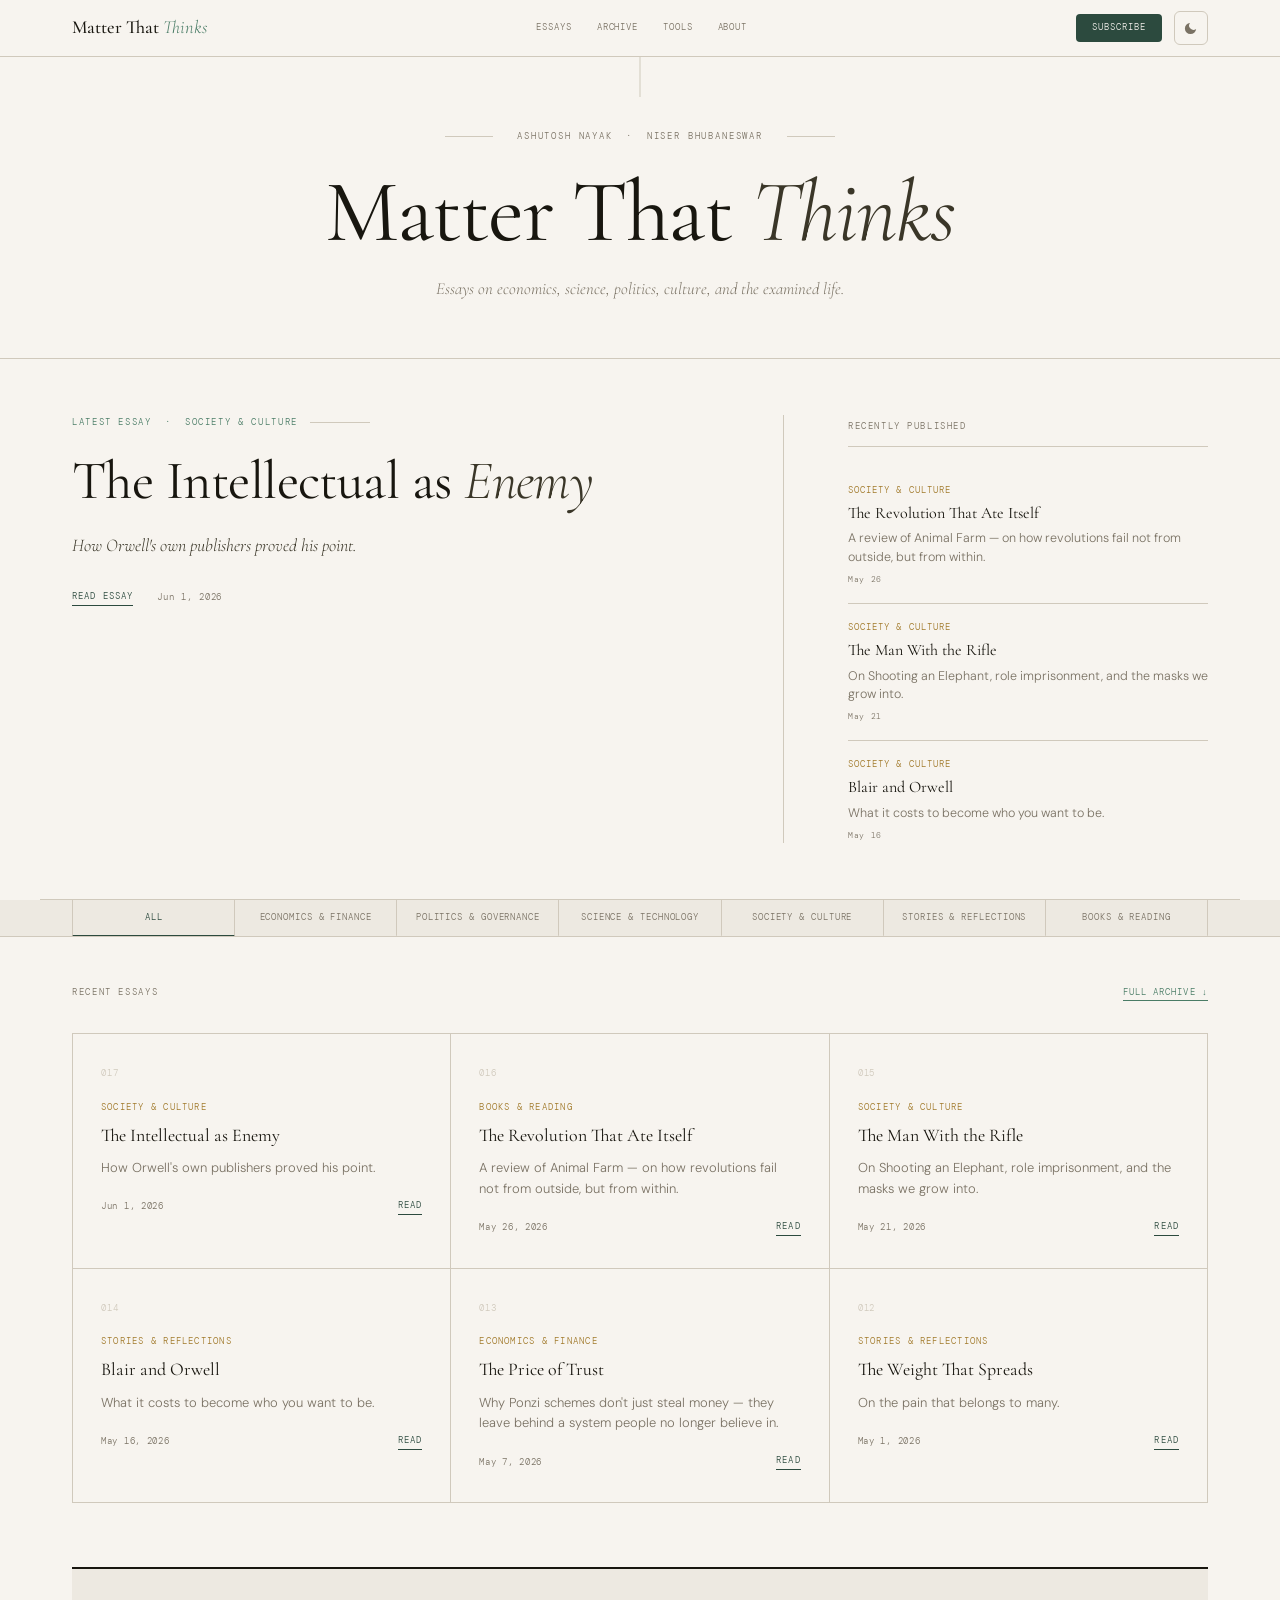
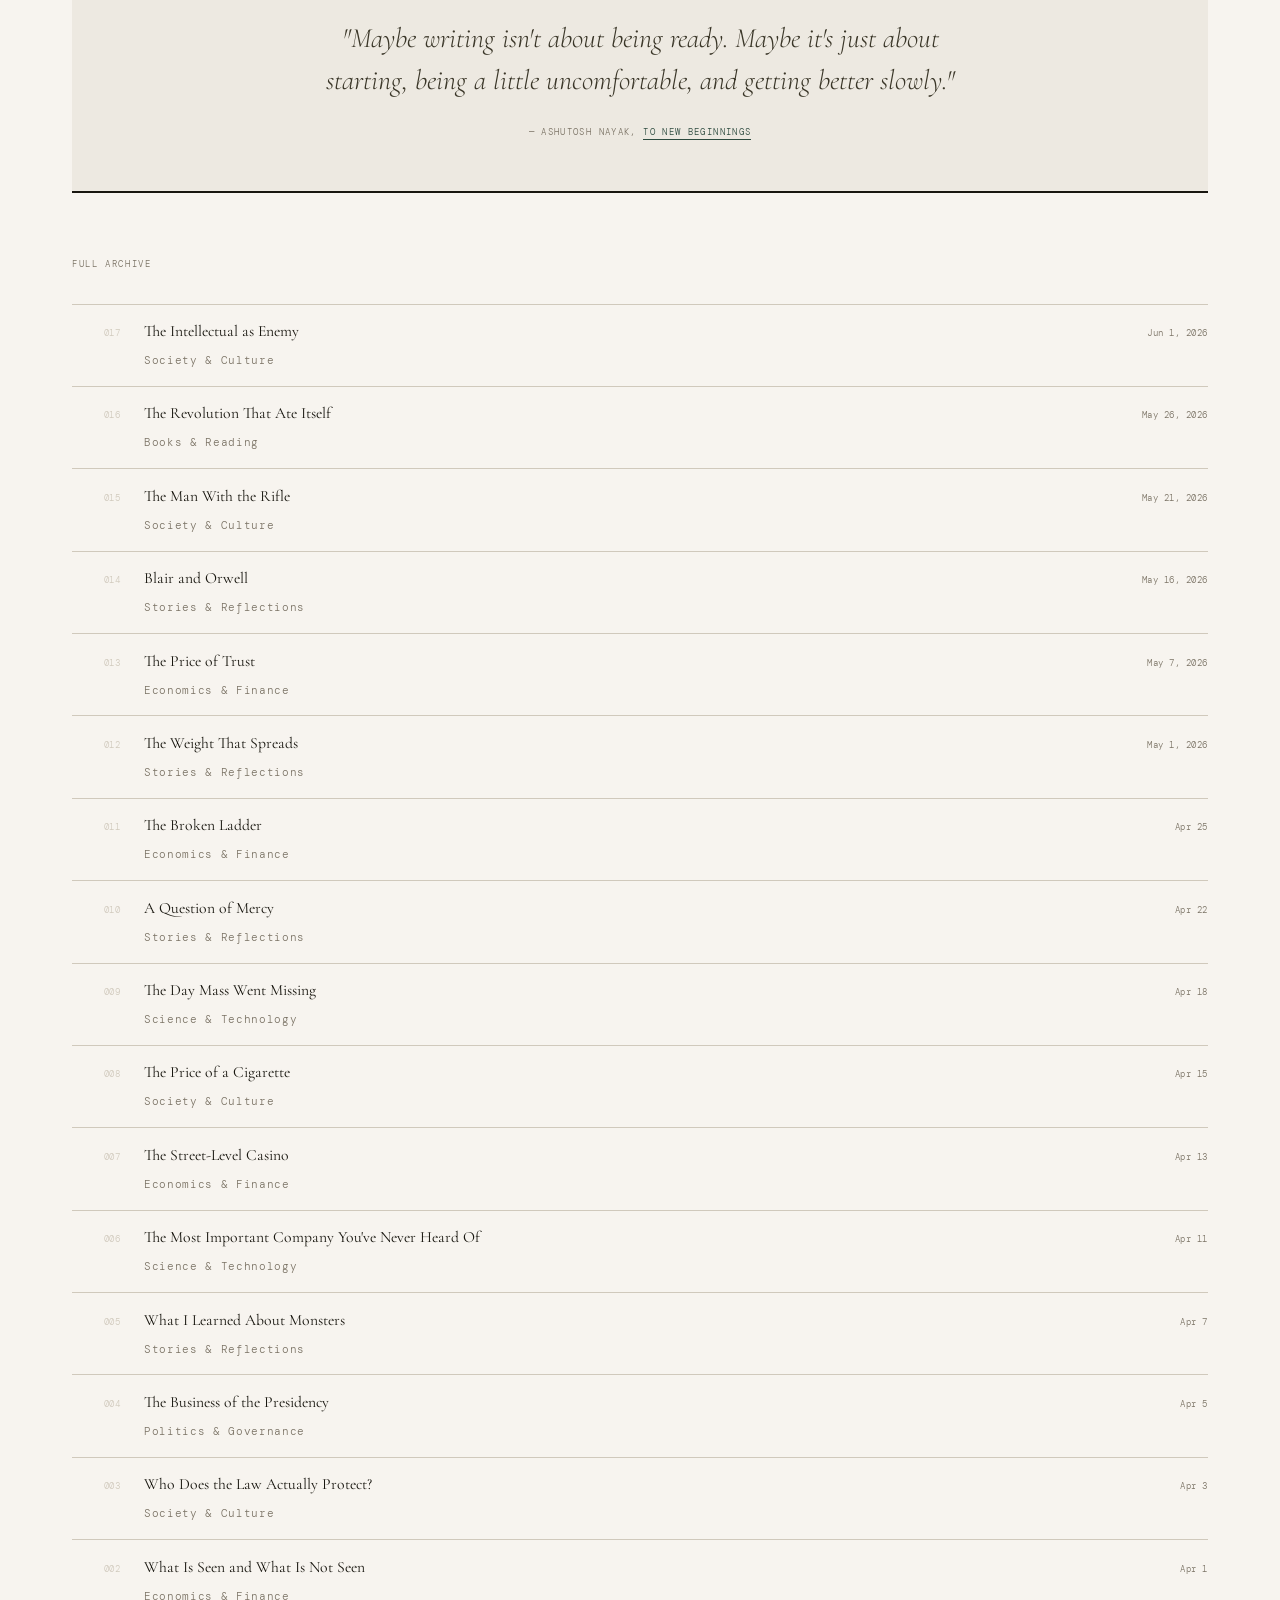
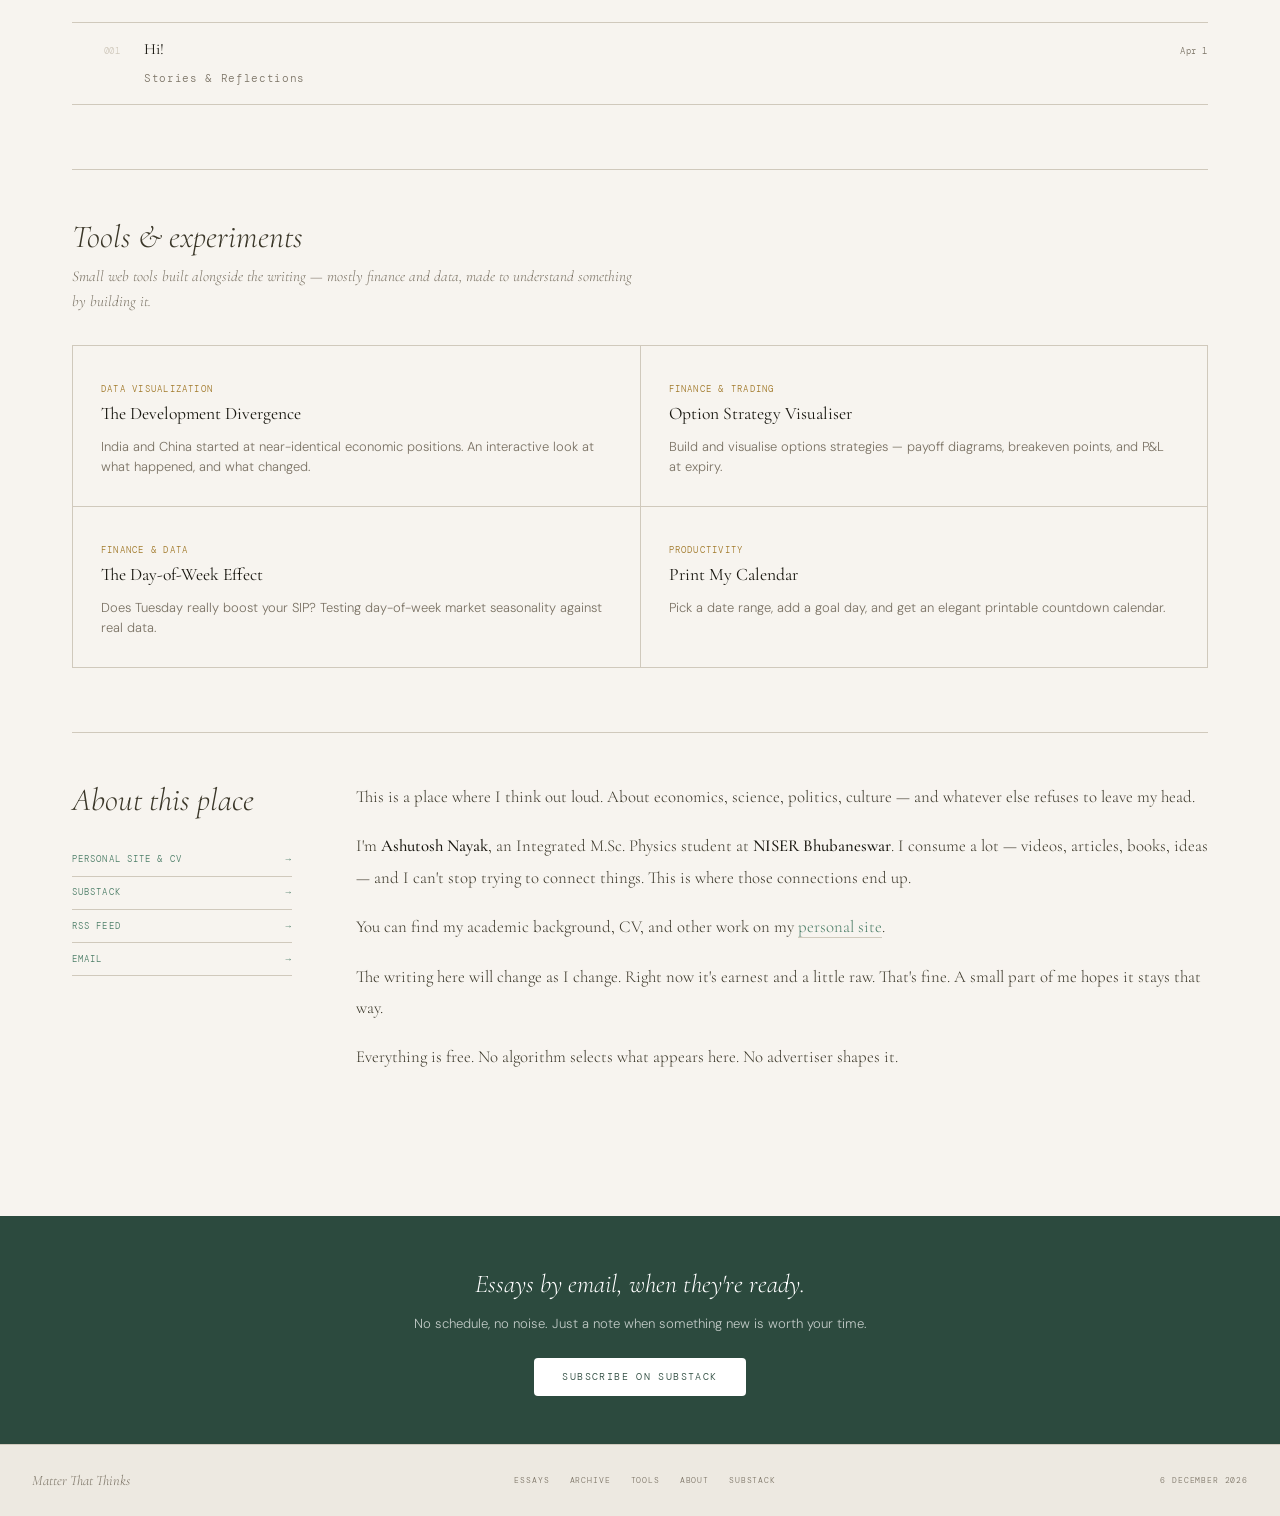
==== commit 91689624: "Update index.html" ====
--- a/index.html
+++ b/index.html
@@ -5,6 +5,12 @@
 <meta name="viewport" content="width=device-width, initial-scale=1.0">
 <title>Matter That Thinks — Ashutosh Nayak</title>
 <meta name="description" content="Essays on economics, science, politics, culture, and the examined life. By Ashutosh Nayak.">
+<link rel="canonical" href="https://matterthathinks.github.io/">
+<meta property="og:type" content="website">
+<meta property="og:title" content="Matter That Thinks — Ashutosh Nayak">
+<meta property="og:description" content="Essays on economics, science, politics, culture, and the examined life. By Ashutosh Nayak.">
+<meta property="og:url" content="https://matterthathinks.github.io/">
+<meta name="twitter:card" content="summary">
 <link rel="preconnect" href="https://fonts.googleapis.com">
 <link rel="preconnect" href="https://fonts.gstatic.com" crossorigin>
 <link href="https://fonts.googleapis.com/css2?family=Cormorant+Garamond:ital,wght@0,300;0,400;0,500;0,600;1,300;1,400;1,500&family=DM+Sans:ital,wght@0,300;0,400;0,500;1,300&family=DM+Mono:wght@300;400&display=swap" rel="stylesheet">
@@ -293,6 +299,35 @@
 .about-text a { color: var(--accent2); border-bottom: 1px solid var(--rule); transition: color var(--t), border-color var(--t); }
 .about-text a:hover { color: var(--accent); border-color: var(--accent); }
 
+/* ── TOOLS ── */
+.tools-section { padding: 3rem 0; border-top: 1px solid var(--rule); margin-bottom: 1rem; }
+.tools-title { font-family: var(--serif); font-size: 2rem; font-style: italic; font-weight: 300; color: var(--ink2); line-height: 1.2; margin-bottom: 0.5rem; }
+.tools-sub { font-family: var(--serif); font-style: italic; font-size: 0.95rem; color: var(--ink3); margin-bottom: 2rem; max-width: 560px; }
+.tools-grid {
+  display: grid; grid-template-columns: repeat(2, 1fr);
+  gap: 1px; background: var(--rule); border: 1px solid var(--rule);
+  transition: background var(--t), border-color var(--t);
+}
+.tool-card {
+  background: var(--bg); padding: 1.75rem; transition: background var(--t);
+  position: relative; overflow: hidden;
+}
+.tool-card::after {
+  content: ''; position: absolute; bottom: 0; left: 0; right: 0; height: 2px;
+  background: var(--gold); transform: scaleX(0); transform-origin: left;
+  transition: transform 0.25s ease;
+}
+.tool-card:hover { background: var(--bg2); }
+.tool-card:hover::after { transform: scaleX(1); }
+.tool-cat {
+  font-family: var(--mono); font-size: 0.55rem; letter-spacing: 0.14em;
+  text-transform: uppercase; color: var(--gold); margin-bottom: 0.55rem;
+}
+.tool-title { font-family: var(--serif); font-size: 1.1rem; font-weight: 400; color: var(--ink); margin-bottom: 0.55rem; }
+.tool-title:hover { color: var(--accent2); }
+.tool-desc { font-size: 0.81rem; color: var(--ink3); line-height: 1.6; font-weight: 300; }
+@media (max-width: 640px) { .tools-grid { grid-template-columns: 1fr; } }
+
 /* ── SUBSCRIBE ── */
 .subscribe-band {
   background: var(--accent); padding: 3rem 2rem; text-align: center; transition: background var(--t);
@@ -354,6 +389,7 @@
     <nav class="header-nav">
       <a href="#essays">Essays</a>
       <a href="#archive">Archive</a>
+      <a href="#tools">Tools</a>
       <a href="#about">About</a>
     </nav>
     <div class="header-right">
@@ -586,6 +622,34 @@
     </div>
   </div><!-- /archive -->
 
+  <!-- TOOLS -->
+  <section class="tools-section" id="tools">
+    <div class="tools-title">Tools &amp; <em>experiments</em></div>
+    <p class="tools-sub">Small web tools built alongside the writing — mostly finance and data, made to understand something by building it.</p>
+    <div class="tools-grid">
+      <a href="/india-vs-china/" class="tool-card">
+        <span class="tool-cat">Data Visualization</span>
+        <p class="tool-title">The Development Divergence</p>
+        <p class="tool-desc">India and China started at near-identical economic positions. An interactive look at what happened, and what changed.</p>
+      </a>
+      <a href="/option-strategy-visualizer/" class="tool-card">
+        <span class="tool-cat">Finance &amp; Trading</span>
+        <p class="tool-title">Option Strategy Visualiser</p>
+        <p class="tool-desc">Build and visualise options strategies — payoff diagrams, breakeven points, and P&amp;L at expiry.</p>
+      </a>
+      <a href="/day-of-the-week-effect/" class="tool-card">
+        <span class="tool-cat">Finance &amp; Data</span>
+        <p class="tool-title">The Day-of-Week Effect</p>
+        <p class="tool-desc">Does Tuesday really boost your SIP? Testing day-of-week market seasonality against real data.</p>
+      </a>
+      <a href="/print-my-calendar/" class="tool-card">
+        <span class="tool-cat">Productivity</span>
+        <p class="tool-title">Print My Calendar</p>
+        <p class="tool-desc">Pick a date range, add a goal day, and get an elegant printable countdown calendar.</p>
+      </a>
+    </div>
+  </section>
+
   <!-- ABOUT -->
   <section class="about-section" id="about">
     <div class="about-left">
@@ -621,6 +685,7 @@
   <nav class="footer-nav">
     <a href="#essays">Essays</a>
     <a href="#archive">Archive</a>
+    <a href="#tools">Tools</a>
     <a href="#about">About</a>
     <a href="https://matterthathinks.substack.com" target="_blank">Substack</a>
   </nav>
